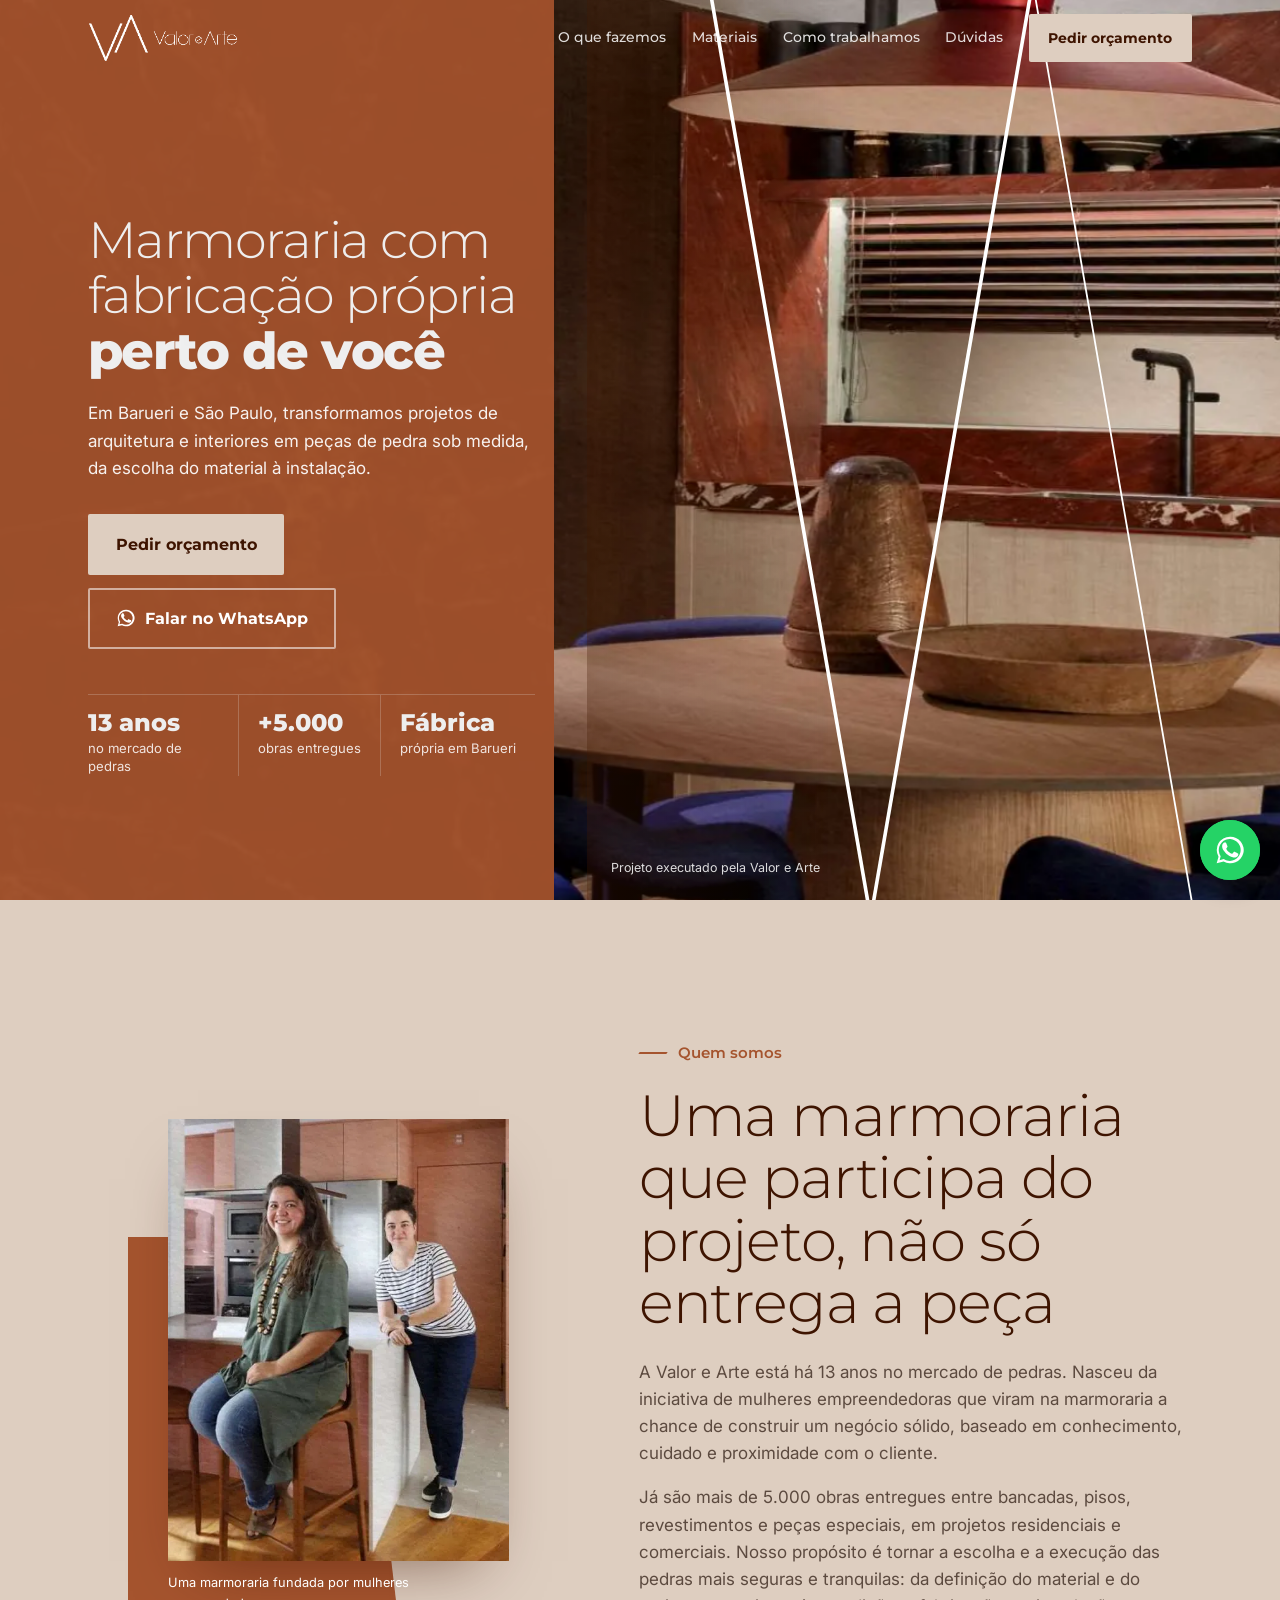
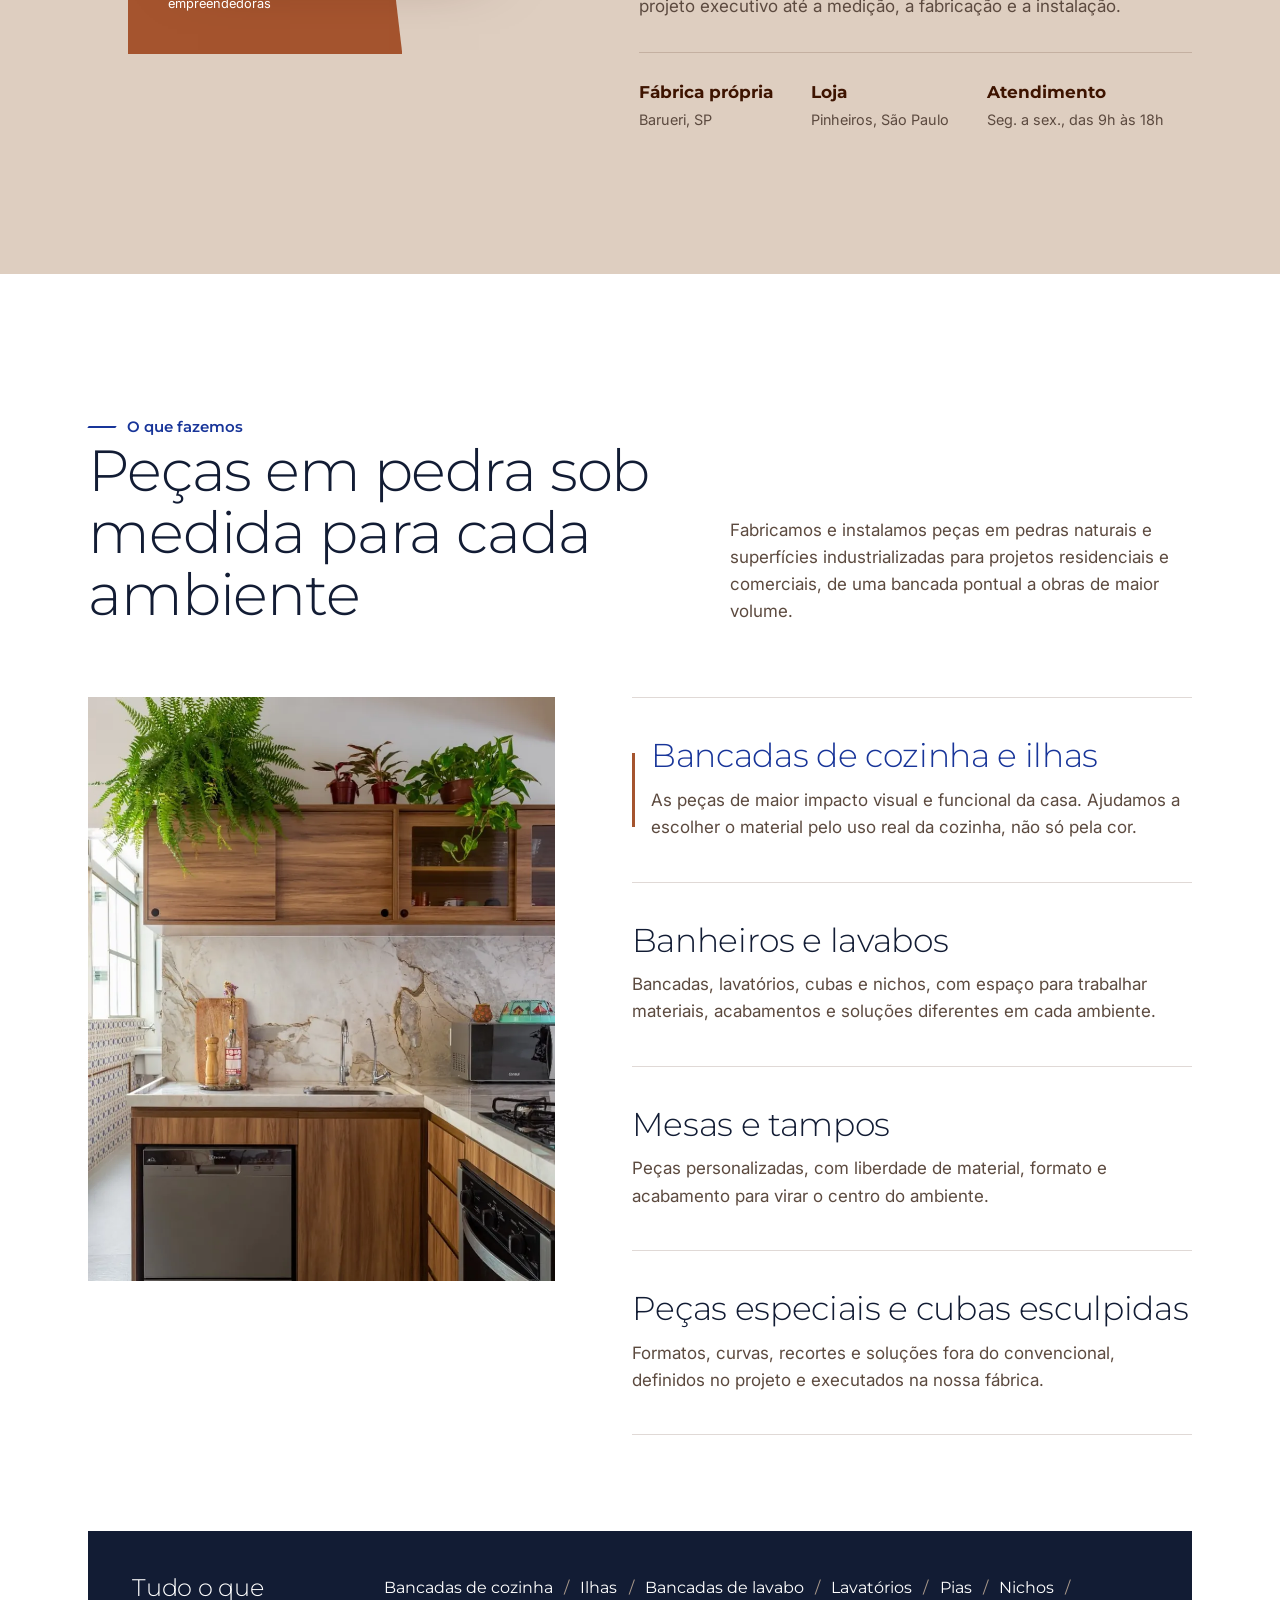
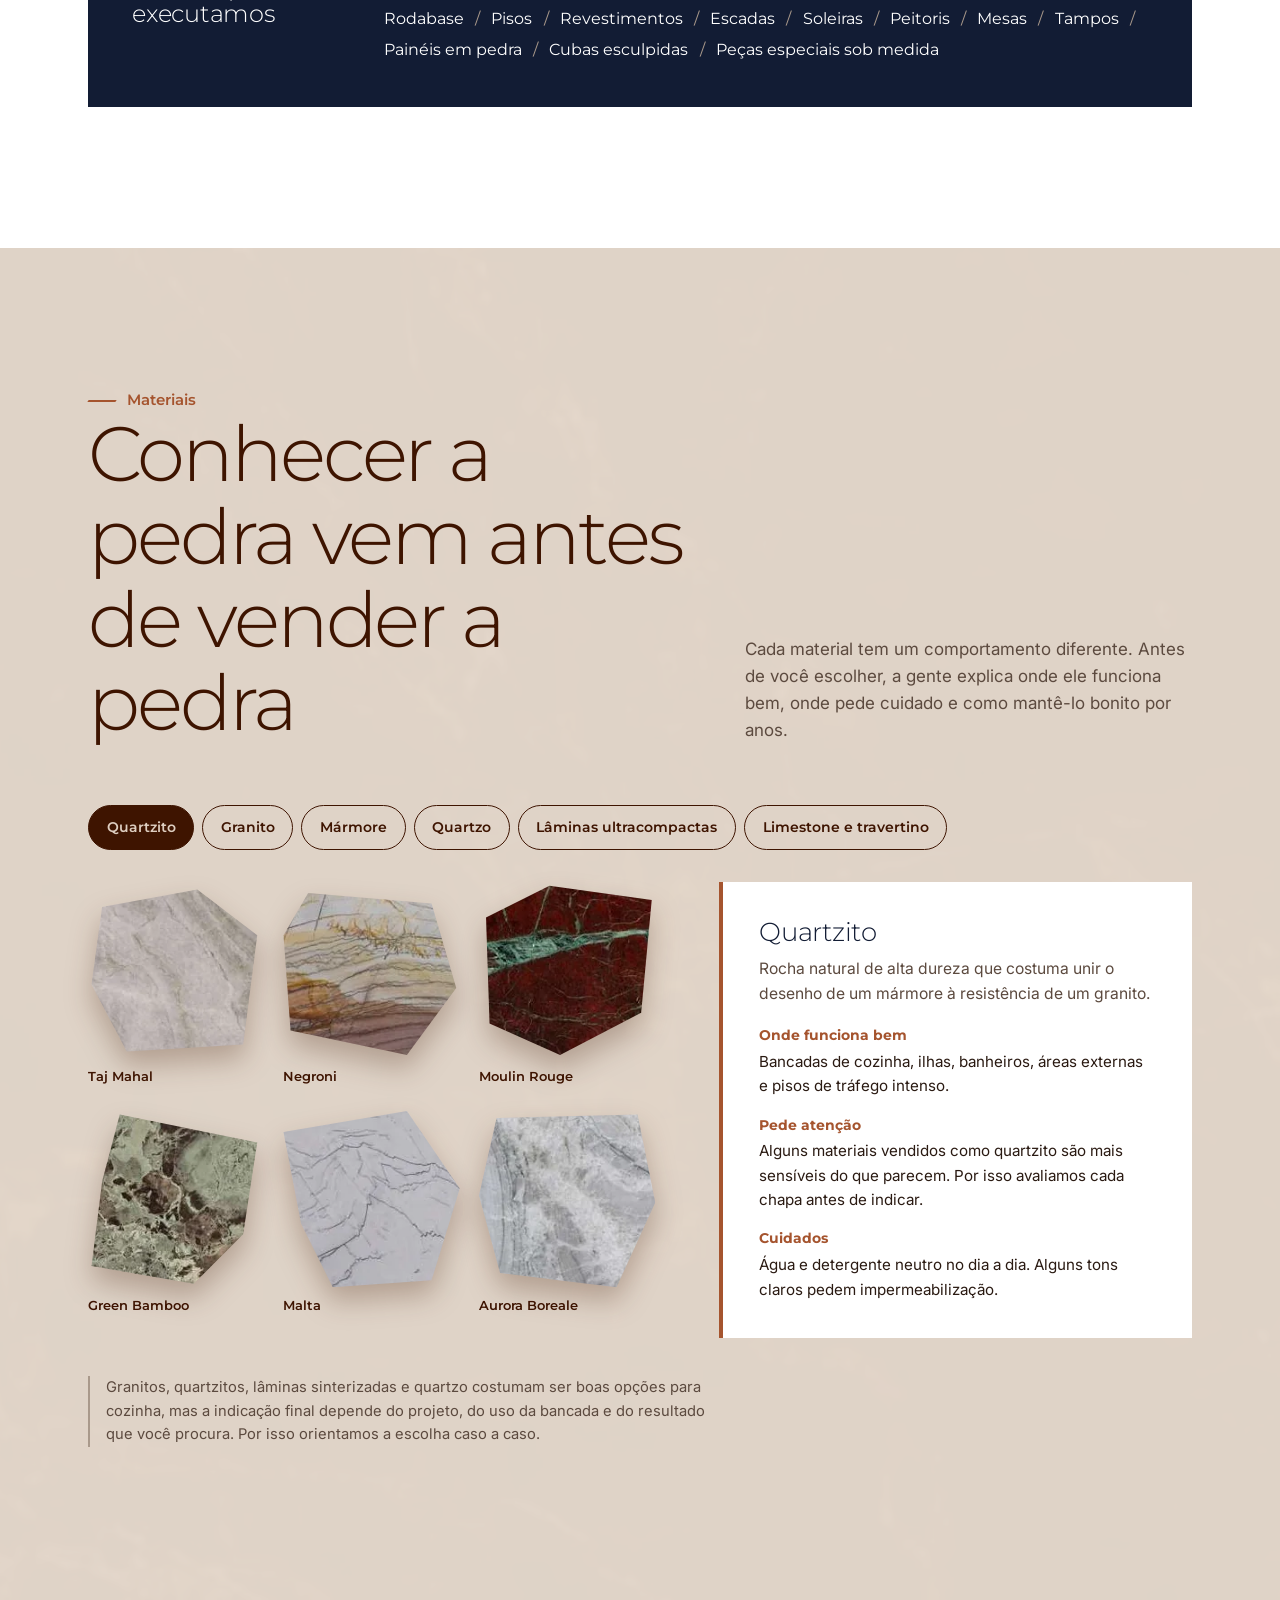
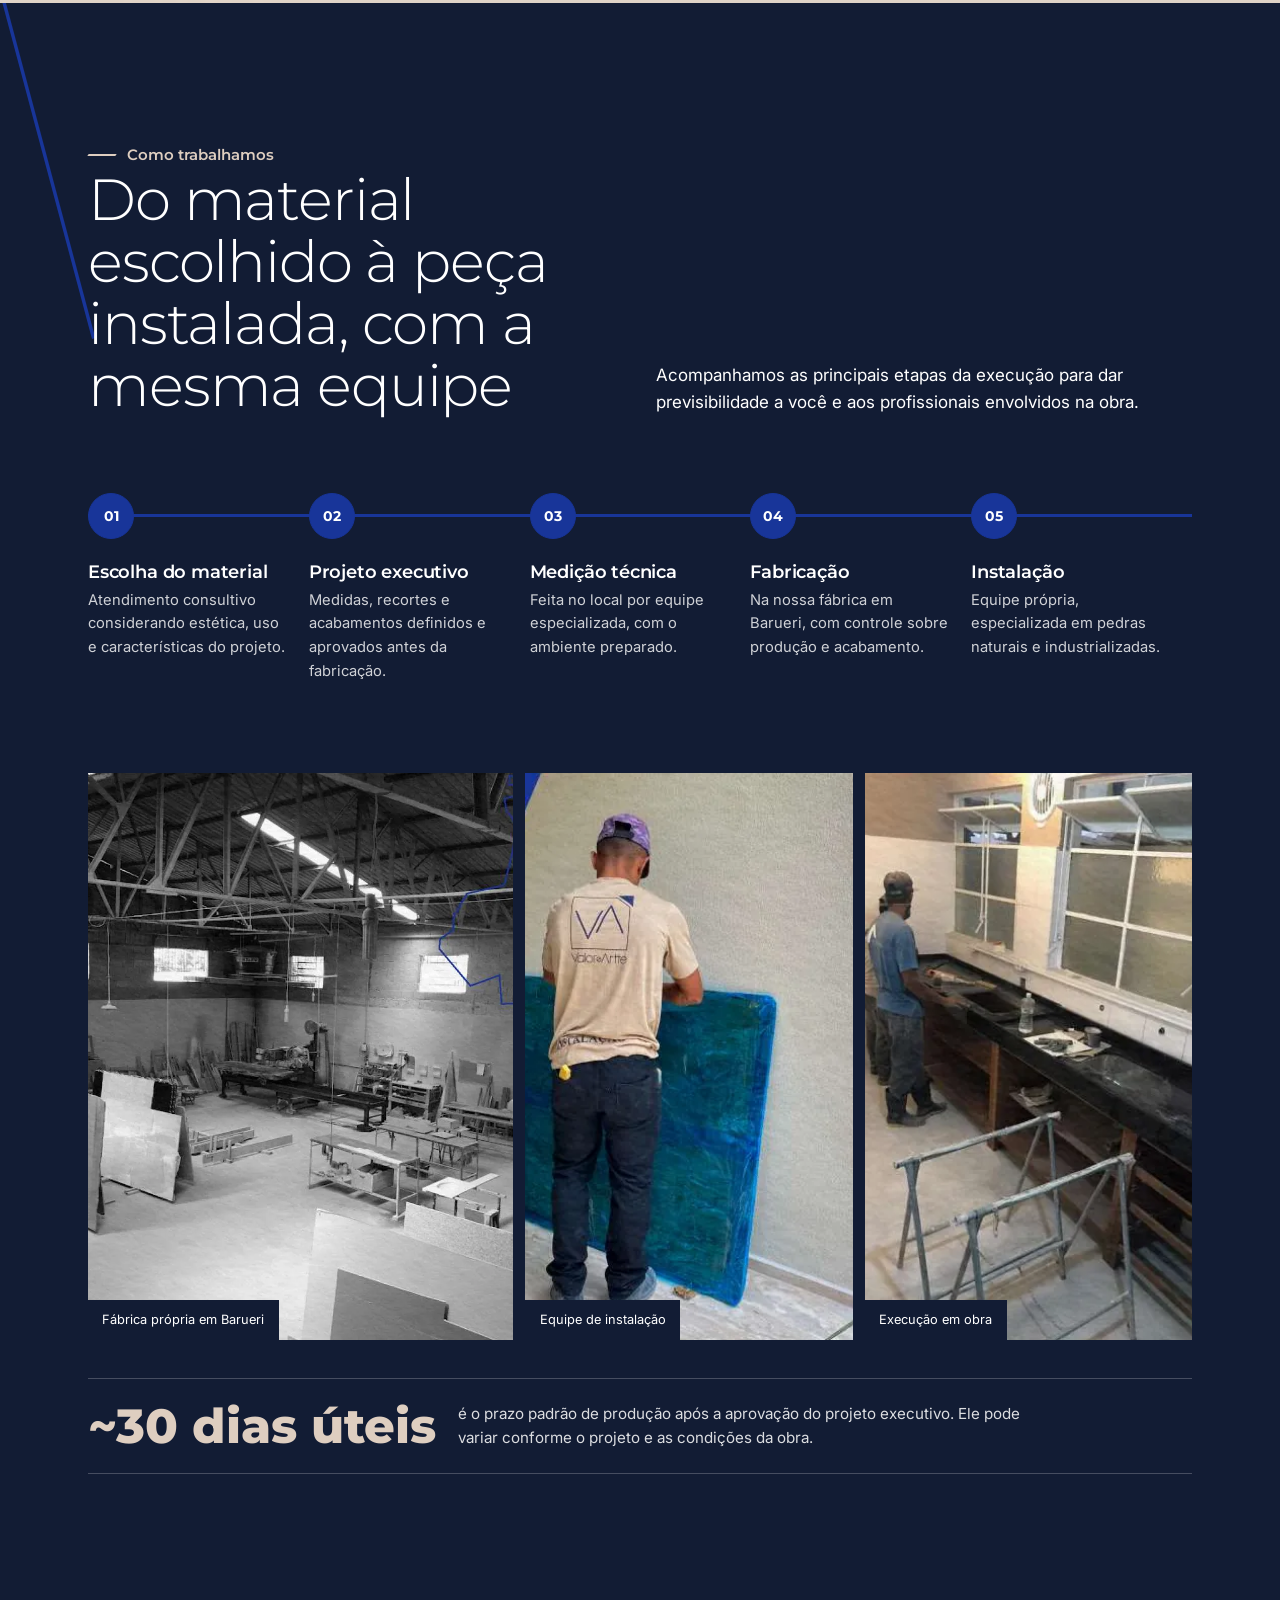
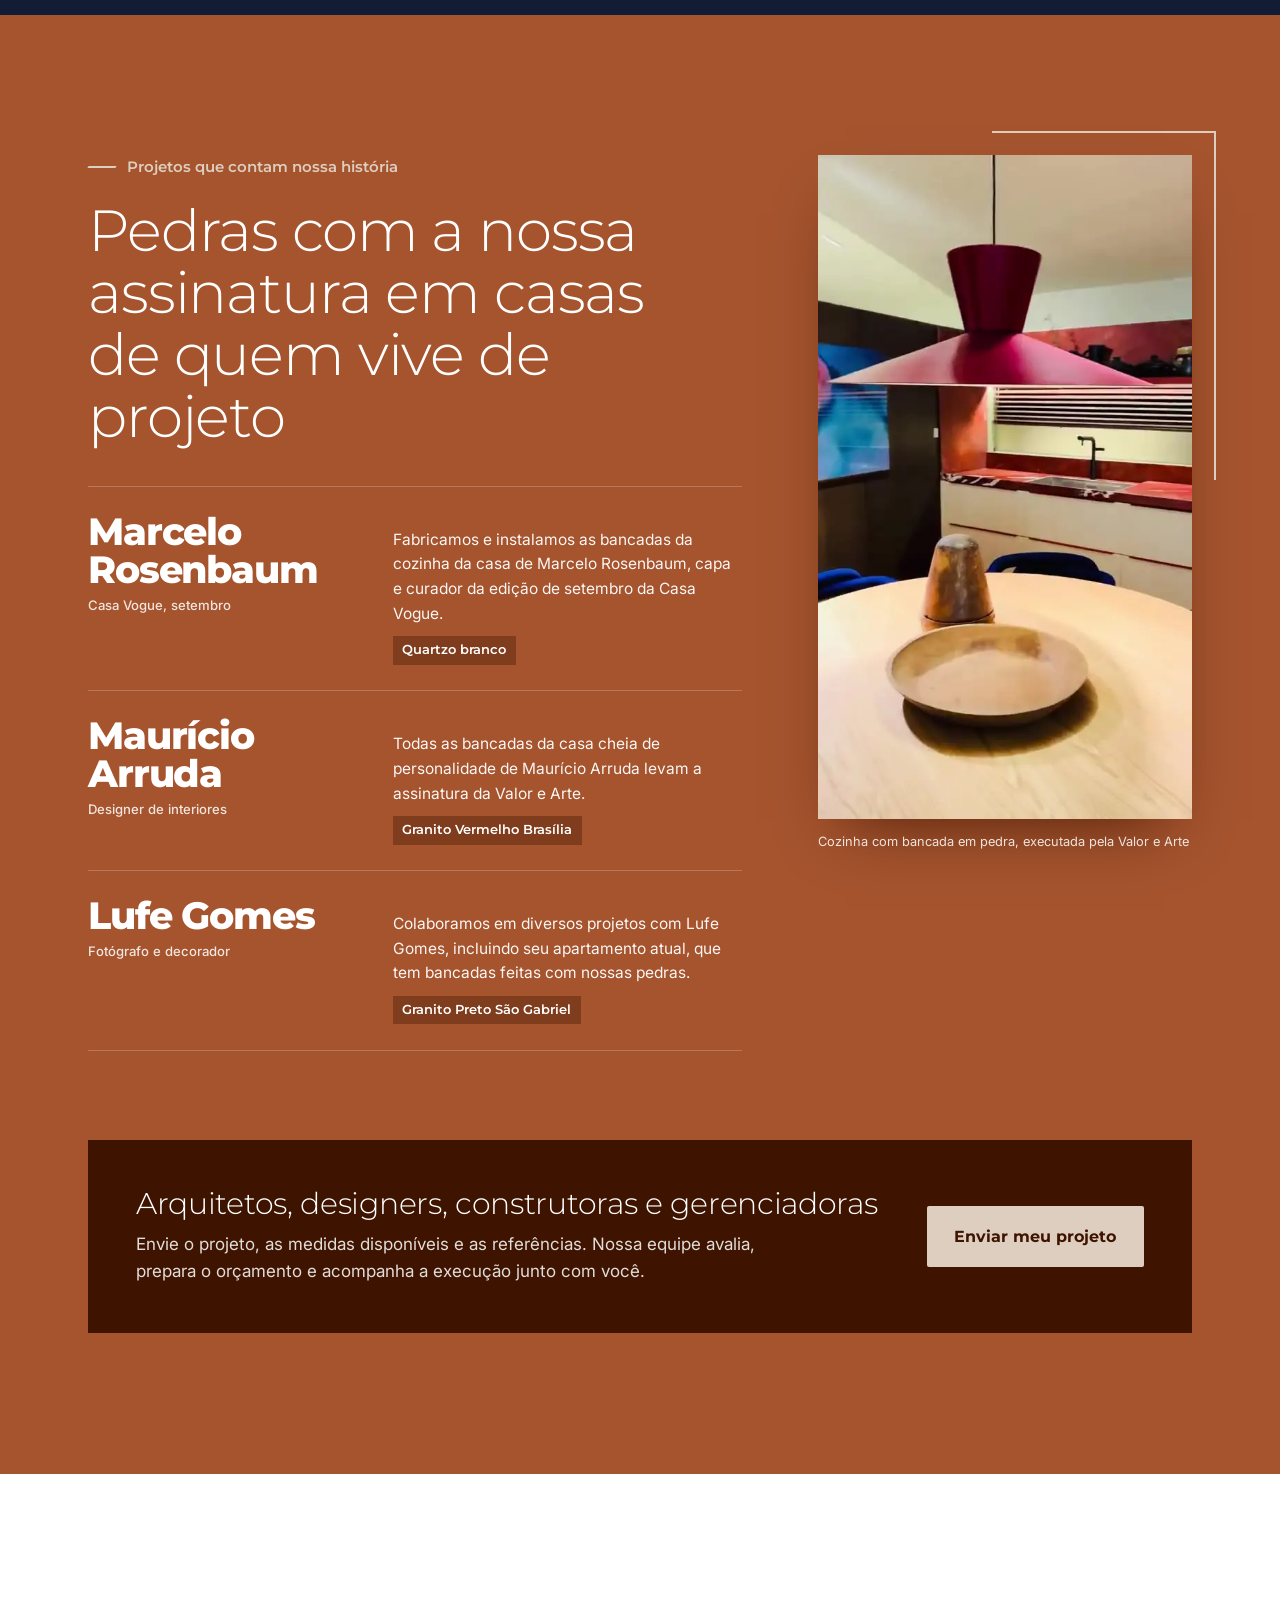
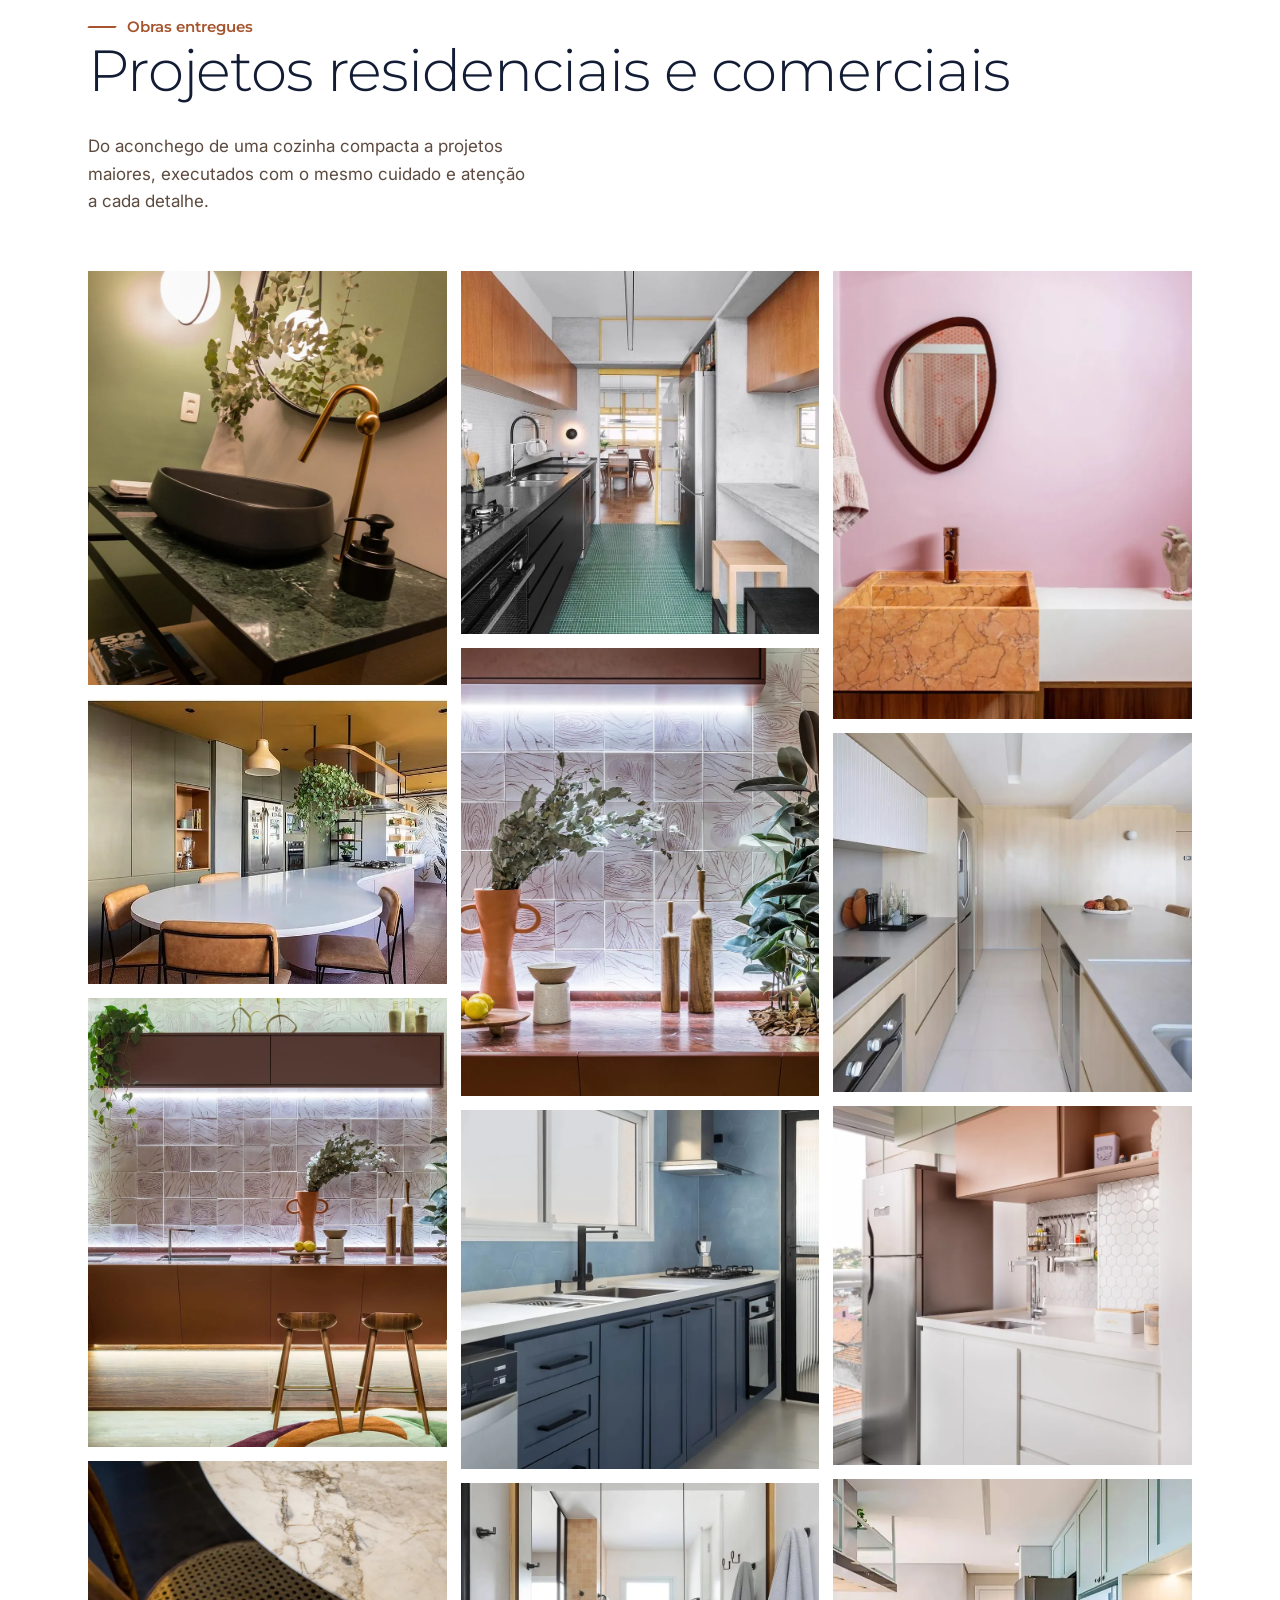
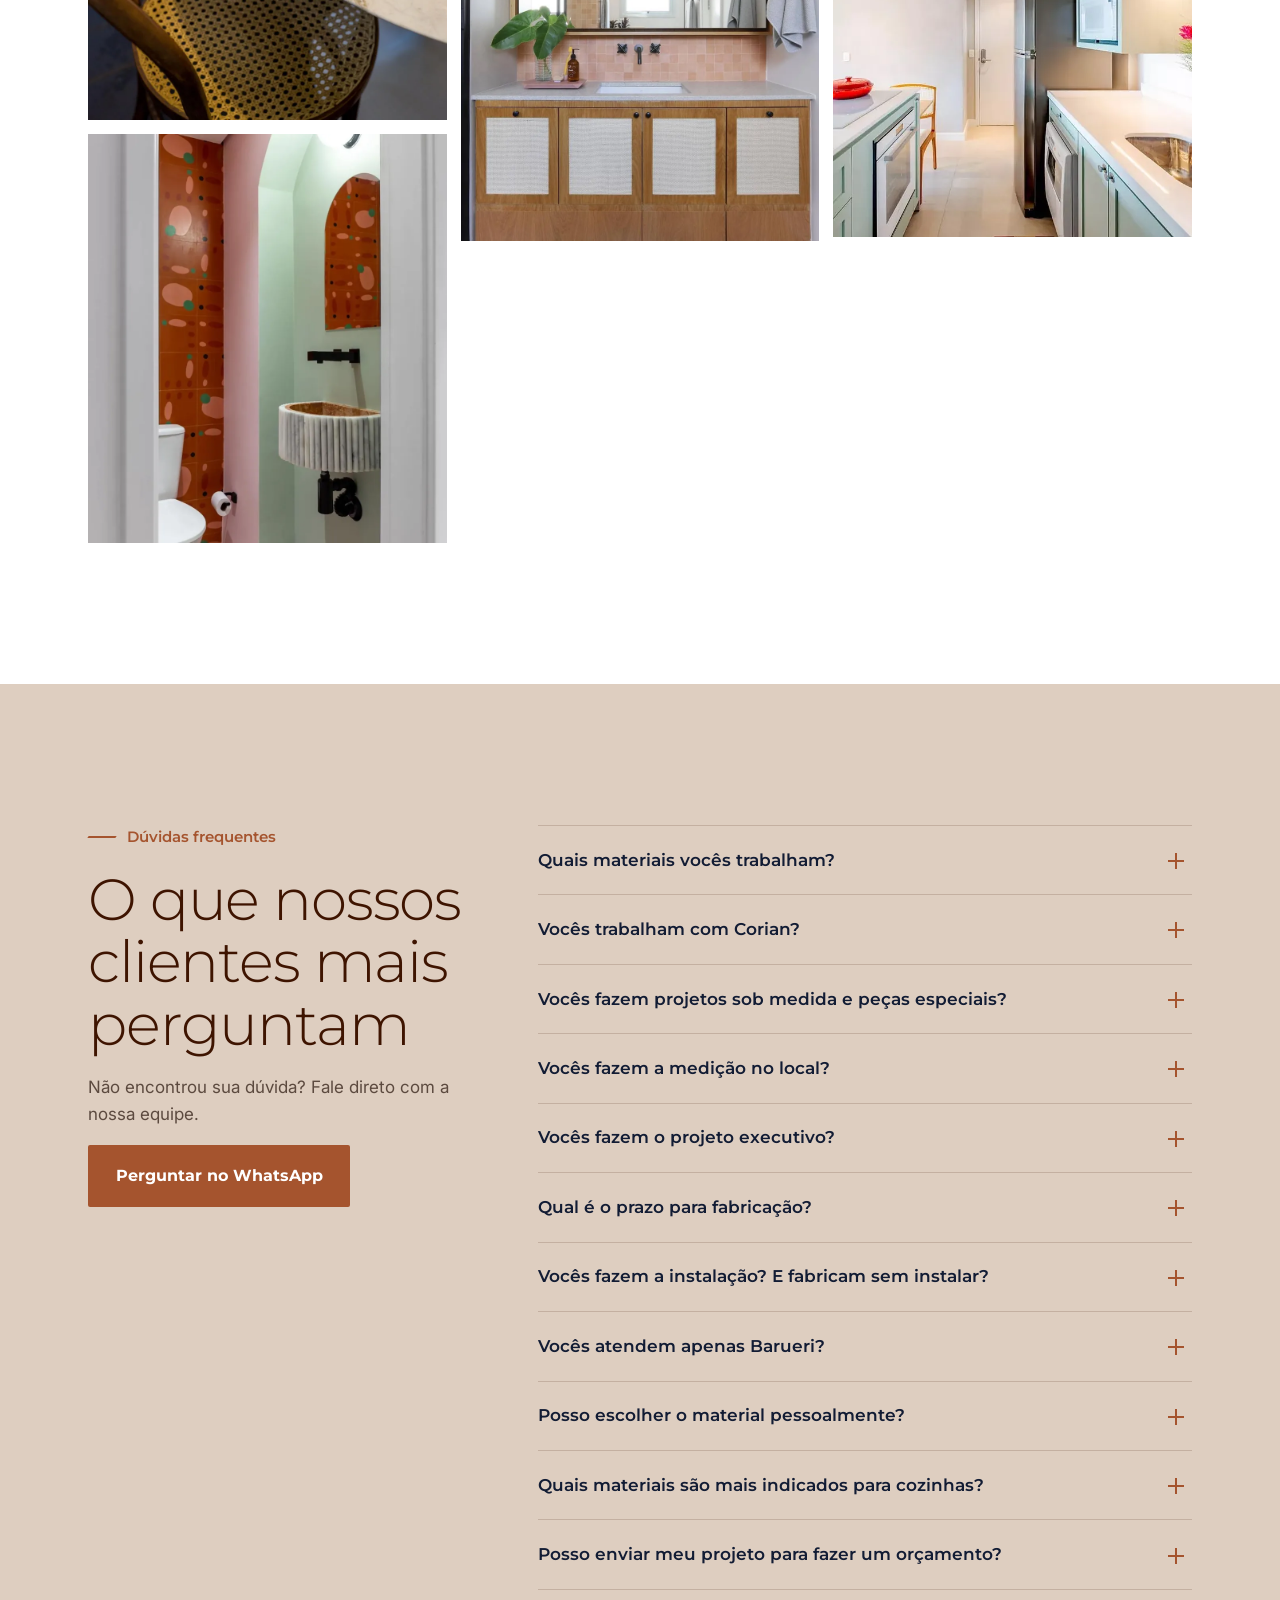
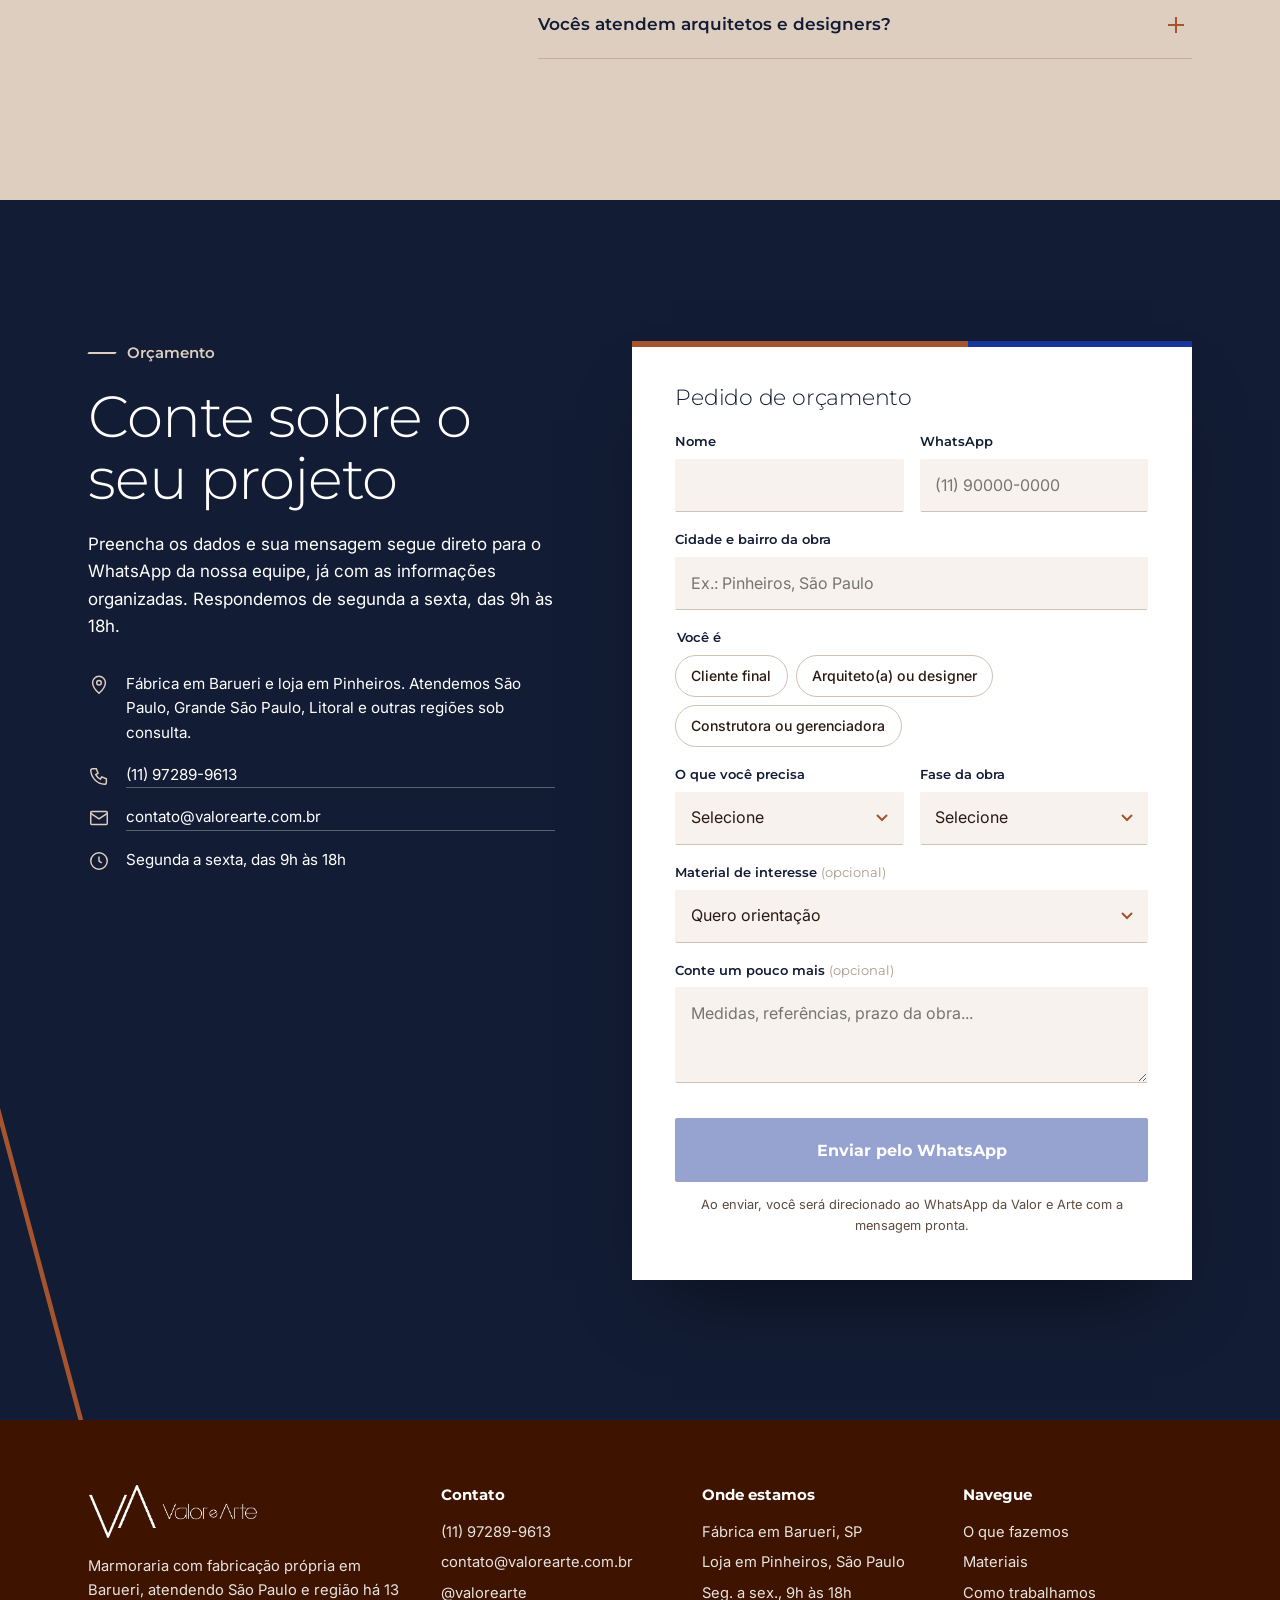
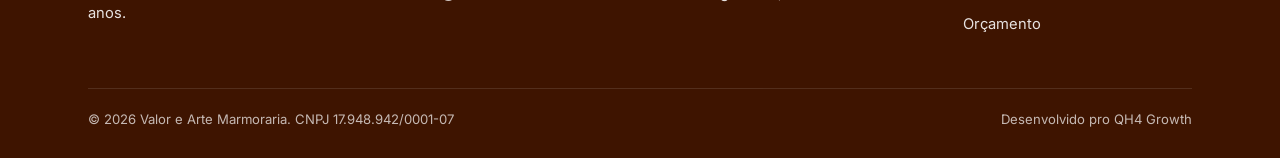
==== index.html @ e0c01101 "Add files via upload" ====
<!DOCTYPE html>
<html lang="pt-BR">
<head>
<meta charset="utf-8">
<meta name="viewport" content="width=device-width,initial-scale=1,viewport-fit=cover">
<title>Marmoraria em Barueri e São Paulo perto de você | Valor e Arte</title>
<meta name="description" content="Marmoraria em Barueri e São Paulo com fabricação própria. Bancadas de cozinha, ilhas, lavabos, mesas e peças sob medida em mármore, granito, quartzito e quartzo, com projeto executivo, medição e instalação.">
<meta name="robots" content="index,follow,max-image-preview:large">
<link rel="canonical" href="https://valorearte-lp.vercel.app/">
<meta name="theme-color" content="#A5542E">

<meta property="og:type" content="website">
<meta property="og:locale" content="pt_BR">
<meta property="og:site_name" content="Valor e Arte Marmoraria">
<meta property="og:title" content="Valor e Arte | Marmoraria com fabricação própria em Barueri e São Paulo">
<meta property="og:description" content="13 anos e mais de 5.000 obras entregues. Bancadas, ilhas, lavabos, mesas e peças especiais em pedra, do projeto executivo à instalação.">
<meta property="og:url" content="https://valorearte-lp.vercel.app/">
<meta property="og:image" content="https://valorearte-lp.vercel.app/assets/img/og-valor-e-arte.jpg">
<meta property="og:image:width" content="1200">
<meta property="og:image:height" content="630">
<meta property="og:image:alt" content="Cozinha com bancada em pedra natural executada pela Valor e Arte">
<meta name="twitter:card" content="summary_large_image">
<meta name="twitter:title" content="Valor e Arte | Marmoraria com fabricação própria em Barueri e São Paulo">
<meta name="twitter:description" content="Bancadas, ilhas, lavabos, mesas e peças especiais em pedra, do projeto executivo à instalação.">
<meta name="twitter:image" content="https://valorearte-lp.vercel.app/assets/img/og-valor-e-arte.jpg">

<link rel="icon" type="image/png" sizes="32x32" href="assets/img/icon-32.png">
<link rel="apple-touch-icon" href="assets/img/icon-180.png">
<link rel="manifest" href="site.webmanifest">

<link rel="preload" as="image" href="assets/img/hero-cozinha-marmore-vermelho.webp" media="(min-width:901px)">
<link rel="preload" as="image" href="assets/img/hero-cozinha-marmore-vermelho-m.webp" media="(max-width:900px)">
<link rel="preconnect" href="https://fonts.googleapis.com">
<link rel="preconnect" href="https://fonts.gstatic.com" crossorigin>
<link href="https://fonts.googleapis.com/css2?family=Inter:wght@400;500;600&family=Montserrat:wght@300;500;600;700;800&display=swap" rel="stylesheet">
<link rel="stylesheet" href="assets/css/style.css">

<!-- Google Tag Manager -->
<script>(function(w,d,s,l,i){w[l]=w[l]||[];w[l].push({'gtm.start':new Date().getTime(),event:'gtm.js'});var f=d.getElementsByTagName(s)[0],j=d.createElement(s),dl=l!='dataLayer'?'&l='+l:'';j.async=true;j.src='https://www.googletagmanager.com/gtm.js?id='+i+dl;f.parentNode.insertBefore(j,f);})(window,document,'script','dataLayer','GTM-XXXXXXX');</script>
<!-- End Google Tag Manager -->

<script type="application/ld+json">
{
  "@context":"https://schema.org",
  "@type":"HomeAndConstructionBusiness",
  "@id":"https://valorearte-lp.vercel.app/#empresa",
  "name":"Valor e Arte Marmoraria",
  "alternateName":"Valor e Arte Mármores e Superfícies",
  "description":"Marmoraria com fabricação própria em Barueri, atendendo São Paulo e região. Bancadas, ilhas, lavabos, mesas, pisos, revestimentos e peças especiais sob medida em pedras naturais e superfícies industrializadas, com projeto executivo, medição técnica, fabricação e instalação.",
  "url":"https://valorearte-lp.vercel.app/",
  "logo":"https://valorearte-lp.vercel.app/assets/img/icon-512.png",
  "image":"https://valorearte-lp.vercel.app/assets/img/og-valor-e-arte.jpg",
  "telephone":"+55-11-97289-9613",
  "email":"contato@valorearte.com.br",
  "taxID":"17.948.942/0001-07",
  "address":{"@type":"PostalAddress","addressLocality":"Barueri","addressRegion":"SP","addressCountry":"BR"},
  "areaServed":[{"@type":"City","name":"Barueri"},{"@type":"City","name":"São Paulo"},{"@type":"AdministrativeArea","name":"Grande São Paulo"},{"@type":"AdministrativeArea","name":"Litoral de São Paulo"}],
  "openingHoursSpecification":[{"@type":"OpeningHoursSpecification","dayOfWeek":["Monday","Tuesday","Wednesday","Thursday","Friday"],"opens":"09:00","closes":"18:00"}],
  "sameAs":["https://www.instagram.com/valorearte/","https://www.valorearte.com.br/"],
  "knowsAbout":["Mármore","Granito","Quartzito","Quartzo","Limestone","Travertino","Lâminas ultracompactas","Bancadas de cozinha","Projeto executivo de marmoraria"]
}
</script>
<script type="application/ld+json">
{
  "@context":"https://schema.org",
  "@type":"FAQPage",
  "mainEntity":[
    {"@type":"Question","name":"Quais materiais vocês trabalham?","acceptedAnswer":{"@type":"Answer","text":"Trabalhamos com mármores, granitos, quartzitos, quartzo, limestone, travertino, lâminas sinterizadas e ultracompactas e outras superfícies disponíveis para projetos de marmoraria. Não trabalhamos com Corian."}},
    {"@type":"Question","name":"Vocês fazem projetos sob medida?","acceptedAnswer":{"@type":"Answer","text":"Sim. As peças são desenvolvidas de acordo com as medidas, necessidades e características de cada projeto, incluindo formatos, recortes, curvas e soluções específicas."}},
    {"@type":"Question","name":"Vocês fazem a medição no local e o projeto executivo?","acceptedAnswer":{"@type":"Answer","text":"Sim. Para pedidos com instalação, fazemos a medição técnica no local depois que o ambiente está preparado. Também desenvolvemos o projeto executivo das peças para aprovação antes da fabricação."}},
    {"@type":"Question","name":"Qual é o prazo para fabricação?","acceptedAnswer":{"@type":"Answer","text":"O prazo padrão de produção é de aproximadamente 30 dias úteis após a aprovação do projeto executivo, podendo variar conforme o projeto e as condições da obra."}},
    {"@type":"Question","name":"Vocês fazem a instalação?","acceptedAnswer":{"@type":"Answer","text":"Sim. A instalação faz parte dos serviços da Valor e Arte. Em alguns casos também fabricamos sem instalação, depois de entender o projeto e o tipo de peça."}},
    {"@type":"Question","name":"Vocês atendem apenas Barueri?","acceptedAnswer":{"@type":"Answer","text":"Não. A Valor e Arte está em Barueri e atende projetos em São Paulo, Grande São Paulo, Litoral e outras regiões do Brasil sob consulta."}},
    {"@type":"Question","name":"Posso enviar meu projeto para fazer um orçamento?","acceptedAnswer":{"@type":"Answer","text":"Sim. Envie o projeto, as medidas disponíveis e suas referências para que nossa equipe avalie e prepare o orçamento."}},
    {"@type":"Question","name":"Quais materiais são mais indicados para cozinhas?","acceptedAnswer":{"@type":"Answer","text":"De modo geral, granitos, quartzitos, lâminas sinterizadas e quartzo são opções adequadas para cozinhas. A indicação depende também da proposta do projeto, do uso da bancada e das cores e características que você procura."}}
  ]
}
</script>
</head>
<body>
<!-- Google Tag Manager (noscript) -->
<noscript><iframe title="Google Tag Manager" src="https://www.googletagmanager.com/ns.html?id=GTM-XXXXXXX" height="0" width="0" style="display:none;visibility:hidden"></iframe></noscript>

<header class="site-header" id="topo">
  <div class="wrap">
    <a class="logo" href="#topo" aria-label="Valor e Arte, voltar ao início"><img src="assets/img/logo-white.png" alt="Valor e Arte Mármores e Superfícies" width="531" height="171"></a>
    <nav aria-label="Principal">
      <a class="nav-link" href="#produtos">O que fazemos</a>
      <a class="nav-link" href="#materiais">Materiais</a>
      <a class="nav-link" href="#processo">Como trabalhamos</a>
      <a class="nav-link" href="#faq">Dúvidas</a>
      <a class="btn btn--sand header-cta" href="#orcamento" data-track="cta_header">Pedir orçamento</a>
    </nav>
  </div>
</header>

<main>
<!-- HERO -->
<section class="hero on-dark" aria-labelledby="hero-title">
  <div class="hero__panel">
    <h1 id="hero-title">Marmoraria com fabricação própria <b>perto de você</b></h1>
    <p class="hero__sub">Em Barueri e São Paulo, transformamos projetos de arquitetura e interiores em peças de pedra sob medida, da escolha do material à instalação.</p>
    <div class="hero__ctas">
      <a class="btn btn--sand" href="#orcamento" data-track="cta_hero_form">Pedir orçamento</a>
      <a class="btn btn--ghost js-wa" href="https://wa.me/5511972899613" target="_blank" rel="noopener" data-track="cta_hero_whatsapp">
        <svg viewBox="0 0 24 24" fill="currentColor" aria-hidden="true"><path d="M17.5 14.4c-.3-.1-1.8-.9-2-1-.3-.1-.5-.1-.7.1-.2.3-.8 1-.9 1.2-.2.2-.3.2-.6.1-.3-.1-1.3-.5-2.4-1.5-.9-.8-1.5-1.8-1.6-2.1-.2-.3 0-.5.1-.6l.4-.5c.2-.2.2-.3.3-.5.1-.2 0-.4 0-.5l-.9-2.2c-.2-.6-.5-.5-.7-.5h-.6c-.2 0-.5.1-.8.4-.3.3-1 1-1 2.5s1.1 2.9 1.2 3.1c.1.2 2.1 3.2 5.1 4.5.7.3 1.3.5 1.7.6.7.2 1.4.2 1.9.1.6-.1 1.8-.7 2-1.4.3-.7.3-1.3.2-1.4-.1-.2-.3-.3-.6-.4zM12 2a10 10 0 0 0-8.6 15l-1.4 5 5.2-1.4A10 10 0 1 0 12 2zm0 18.2c-1.6 0-3.1-.4-4.4-1.2l-.3-.2-3.1.8.8-3-.2-.3A8.2 8.2 0 1 1 12 20.2z"/></svg>
        Falar no WhatsApp
      </a>
    </div>
    <dl class="hero__facts">
      <div><dt>13 anos</dt><dd>no mercado de pedras</dd></div>
      <div><dt>+5.000</dt><dd>obras entregues</dd></div>
      <div><dt>Fábrica</dt><dd>própria em Barueri</dd></div>
    </dl>
  </div>
  <div class="hero__media">
    <picture>
      <source media="(max-width:900px)" srcset="assets/img/hero-cozinha-marmore-vermelho-m.webp" width="900" height="852">
      <img src="assets/img/hero-cozinha-marmore-vermelho.webp" alt="Cozinha com bancada e frontão em pedra natural avermelhada, executada pela Valor e Arte" width="1880" height="890" fetchpriority="high">
    </picture>
    <svg class="hero__strokes" viewBox="0 0 1000 1000" preserveAspectRatio="xMidYMid slice" aria-hidden="true"><line x1="250" y1="-20" x2="430" y2="1020" pathLength="1" stroke-width="4"/><line x1="430" y1="1020" x2="610" y2="-20" pathLength="1" stroke-width="4"/><line x1="610" y1="-20" x2="790" y2="1020" pathLength="1" stroke-width="2"/></svg>
    <p class="hero__caption">Projeto executado pela Valor e Arte</p>
  </div>
</section>

<!-- SOBRE -->
<section class="sobre sec" id="sobre" aria-labelledby="sobre-title">
  <div class="wrap sobre__grid">
    <figure class="sobre__photo reveal">
      <img src="assets/img/socias-valor-e-arte.webp" alt="Sócias da Valor e Arte em uma cozinha com bancada em pedra" width="538" height="696" loading="lazy">
      <figcaption>Uma marmoraria fundada por mulheres empreendedoras</figcaption>
    </figure>
    <div>
      <p class="kicker reveal">Quem somos</p>
      <h2 id="sobre-title" class="reveal">Uma marmoraria que participa do projeto, não só entrega a peça</h2>
      <p class="reveal">A Valor e Arte está há 13 anos no mercado de pedras. Nasceu da iniciativa de mulheres empreendedoras que viram na marmoraria a chance de construir um negócio sólido, baseado em conhecimento, cuidado e proximidade com o cliente.</p>
      <p class="reveal">Já são mais de 5.000 obras entregues entre bancadas, pisos, revestimentos e peças especiais, em projetos residenciais e comerciais. Nosso propósito é tornar a escolha e a execução das pedras mais seguras e tranquilas: da definição do material e do projeto executivo até a medição, a fabricação e a instalação.</p>
      <div class="sobre__places reveal">
        <div><strong>Fábrica própria</strong><span>Barueri, SP</span></div>
        <div><strong>Loja</strong><span>Pinheiros, São Paulo</span></div>
        <div><strong>Atendimento</strong><span>Seg. a sex., das 9h às 18h</span></div>
      </div>
    </div>
  </div>
</section>

<!-- PRODUTOS -->
<section class="produtos sec" id="produtos" aria-labelledby="produtos-title">
  <div class="wrap">
    <div class="produtos__head">
      <div>
        <p class="kicker reveal">O que fazemos</p>
        <h2 id="produtos-title" class="reveal">Peças em pedra sob medida para cada ambiente</h2>
      </div>
      <p class="reveal">Fabricamos e instalamos peças em pedras naturais e superfícies industrializadas para projetos residenciais e comerciais, de uma bancada pontual a obras de maior volume.</p>
    </div>
    <div class="produtos__body">
      <div class="produtos__stage" aria-hidden="true">
        <img class="is-active" data-stage="0" src="assets/img/cozinha-bancada-pedra.webp" alt="" width="900" height="1125" loading="lazy">
        <img data-stage="1" src="assets/img/lavabo-marmore-preto.webp" alt="" width="1100" height="1100" loading="lazy">
        <img data-stage="2" src="assets/img/mesa-pedra-sob-medida.webp" alt="" width="1100" height="1375" loading="lazy">
        <img data-stage="3" src="assets/img/cuba-esculpida-canelada.webp" alt="" width="900" height="1026" loading="lazy">
      </div>
      <ol class="produtos__list">
        <li class="produto is-active" data-index="0">
          <h3>Bancadas de cozinha e ilhas</h3>
          <p>As peças de maior impacto visual e funcional da casa. Ajudamos a escolher o material pelo uso real da cozinha, não só pela cor.</p>
          <img src="assets/img/cozinha-bancada-pedra.webp" alt="Cozinha com bancada em pedra natural e armários em madeira" width="900" height="1125" loading="lazy">
        </li>
        <li class="produto" data-index="1">
          <h3>Banheiros e lavabos</h3>
          <p>Bancadas, lavatórios, cubas e nichos, com espaço para trabalhar materiais, acabamentos e soluções diferentes em cada ambiente.</p>
          <img src="assets/img/lavabo-marmore-preto.webp" alt="Lavabo com bancada em mármore escuro e cuba de apoio" width="1100" height="1100" loading="lazy">
        </li>
        <li class="produto" data-index="2">
          <h3>Mesas e tampos</h3>
          <p>Peças personalizadas, com liberdade de material, formato e acabamento para virar o centro do ambiente.</p>
          <img src="assets/img/mesa-pedra-sob-medida.webp" alt="Mesa de jantar com tampo em pedra sob medida" width="1100" height="1375" loading="lazy">
        </li>
        <li class="produto" data-index="3">
          <h3>Peças especiais e cubas esculpidas</h3>
          <p>Formatos, curvas, recortes e soluções fora do convencional, definidos no projeto e executados na nossa fábrica.</p>
          <img src="assets/img/cuba-esculpida-canelada.webp" alt="Lavatório com cuba esculpida em pedra com acabamento canelado" width="900" height="1026" loading="lazy">
        </li>
      </ol>
    </div>
    <div class="servicos reveal">
      <h3>Tudo o que executamos</h3>
      <ul>
        <li>Bancadas de cozinha</li><li>Ilhas</li><li>Bancadas de lavabo</li><li>Lavatórios</li><li>Pias</li><li>Nichos</li><li>Rodabase</li><li>Pisos</li><li>Revestimentos</li><li>Escadas</li><li>Soleiras</li><li>Peitoris</li><li>Mesas</li><li>Tampos</li><li>Painéis em pedra</li><li>Cubas esculpidas</li><li>Peças especiais sob medida</li>
      </ul>
    </div>
  </div>
</section>

<!-- MATERIAIS -->
<section class="materiais sec" id="materiais" aria-labelledby="materiais-title">
  <div class="wrap">
    <div class="materiais__head">
      <div>
        <p class="kicker reveal">Materiais</p>
        <h2 id="materiais-title" class="reveal">Conhecer a pedra vem antes de vender a pedra</h2>
      </div>
      <p class="reveal">Cada material tem um comportamento diferente. Antes de você escolher, a gente explica onde ele funciona bem, onde pede cuidado e como mantê-lo bonito por anos.</p>
    </div>

    <div class="tabs reveal" role="tablist" aria-label="Tipos de material">
      <button type="button" class="tab" role="tab" id="t-quartzito" aria-controls="p-quartzito" aria-selected="true">Quartzito</button>
      <button type="button" class="tab" role="tab" id="t-granito" aria-controls="p-granito" aria-selected="false" tabindex="-1">Granito</button>
      <button type="button" class="tab" role="tab" id="t-marmore" aria-controls="p-marmore" aria-selected="false" tabindex="-1">Mármore</button>
      <button type="button" class="tab" role="tab" id="t-quartzo" aria-controls="p-quartzo" aria-selected="false" tabindex="-1">Quartzo</button>
      <button type="button" class="tab" role="tab" id="t-ultra" aria-controls="p-ultra" aria-selected="false" tabindex="-1">Lâminas ultracompactas</button>
      <button type="button" class="tab" role="tab" id="t-lime" aria-controls="p-lime" aria-selected="false" tabindex="-1">Limestone e travertino</button>
    </div>

    <div class="mat-panel" role="tabpanel" id="p-quartzito" aria-labelledby="t-quartzito">
      <div class="swatches">
        <figure class="swatch"><div class="swatch__stone"><img src="assets/img/pedra-quartzito-taj-mahal.webp" alt="Amostra de quartzito Taj Mahal" width="196" height="196" loading="lazy"></div><figcaption>Taj Mahal</figcaption></figure>
        <figure class="swatch"><div class="swatch__stone"><img src="assets/img/pedra-quartzito-negroni.webp" alt="Amostra de quartzito Negroni" width="196" height="196" loading="lazy"></div><figcaption>Negroni</figcaption></figure>
        <figure class="swatch"><div class="swatch__stone"><img src="assets/img/pedra-quartzito-moulin-rouge.webp" alt="Amostra de quartzito Moulin Rouge" width="196" height="196" loading="lazy"></div><figcaption>Moulin Rouge</figcaption></figure>
        <figure class="swatch"><div class="swatch__stone"><img src="assets/img/pedra-quartzito-green-bamboo.webp" alt="Amostra de quartzito Green Bamboo" width="196" height="196" loading="lazy"></div><figcaption>Green Bamboo</figcaption></figure>
        <figure class="swatch"><div class="swatch__stone"><img src="assets/img/pedra-quartzito-malta.webp" alt="Amostra de quartzito Malta" width="196" height="196" loading="lazy"></div><figcaption>Malta</figcaption></figure>
        <figure class="swatch"><div class="swatch__stone"><img src="assets/img/pedra-quartzito-aurora-boreale.webp" alt="Amostra de quartzito Aurora Boreale" width="196" height="196" loading="lazy"></div><figcaption>Aurora Boreale</figcaption></figure>
      </div>
      <article class="mat-info">
        <h3>Quartzito</h3>
        <p>Rocha natural de alta dureza que costuma unir o desenho de um mármore à resistência de um granito.</p>
        <dl>
          <div><dt>Onde funciona bem</dt><dd>Bancadas de cozinha, ilhas, banheiros, áreas externas e pisos de tráfego intenso.</dd></div>
          <div><dt>Pede atenção</dt><dd>Alguns materiais vendidos como quartzito são mais sensíveis do que parecem. Por isso avaliamos cada chapa antes de indicar.</dd></div>
          <div><dt>Cuidados</dt><dd>Água e detergente neutro no dia a dia. Alguns tons claros pedem impermeabilização.</dd></div>
        </dl>
      </article>
    </div>

    <div class="mat-panel" role="tabpanel" id="p-granito" aria-labelledby="t-granito" hidden>
      <div class="swatches">
        <figure class="swatch"><div class="swatch__stone"><img src="assets/img/pedra-granito-branco-alaska.webp" alt="Amostra de granito Branco Alaska" width="196" height="196" loading="lazy"></div><figcaption>Branco Alaska</figcaption></figure>
      </div>
      <article class="mat-info">
        <h3>Granito</h3>
        <p>Pedra natural resistente e versátil, com ótimo custo-benefício em durabilidade.</p>
        <dl>
          <div><dt>Onde funciona bem</dt><dd>Cozinhas, áreas de churrasqueira, pisos, escadas, soleiras e áreas externas.</dd></div>
          <div><dt>Pede atenção</dt><dd>Tons claros são mais suscetíveis a manchas de gordura do que os escuros.</dd></div>
          <div><dt>Cuidados</dt><dd>Detergente neutro e impermeabilização periódica, principalmente nos tons claros.</dd></div>
        </dl>
      </article>
    </div>

    <div class="mat-panel" role="tabpanel" id="p-marmore" aria-labelledby="t-marmore" hidden>
      <div class="swatches">
        <figure class="swatch"><div class="swatch__stone"><img src="assets/img/pedra-marmore-calacatta-nuvolato.webp" alt="Amostra de mármore Calacatta Nuvolato" width="196" height="196" loading="lazy"></div><figcaption>Calacatta Nuvolato</figcaption></figure>
        <figure class="swatch"><div class="swatch__stone"><img src="assets/img/pedra-marmore-verde-guatemala.webp" alt="Amostra de mármore Verde Guatemala" width="196" height="196" loading="lazy"></div><figcaption>Verde Guatemala</figcaption></figure>
        <figure class="swatch"><div class="swatch__stone"><img src="assets/img/pedra-marmore-calacata-parana.webp" alt="Amostra de mármore Calacata Paraná" width="196" height="196" loading="lazy"></div><figcaption>Calacata Paraná</figcaption></figure>
        <figure class="swatch"><div class="swatch__stone"><img src="assets/img/pedra-marmore-rosa-bahia.webp" alt="Amostra de mármore Rosa Bahia" width="196" height="196" loading="lazy"></div><figcaption>Rosa Bahia</figcaption></figure>
      </div>
      <article class="mat-info">
        <h3>Mármore</h3>
        <p>Pedra natural de veios marcantes, escolhida pela beleza e pela variedade de cores.</p>
        <dl>
          <div><dt>Onde funciona bem</dt><dd>Lavabos, banheiros, mesas, painéis, revestimentos e peças decorativas.</dd></div>
          <div><dt>Pede atenção</dt><dd>É mais poroso e reage a ácidos como limão e vinagre. Em cozinha de uso intenso, conversamos sobre alternativas antes de fechar.</dd></div>
          <div><dt>Cuidados</dt><dd>Pano úmido e detergente neutro, impermeabilização periódica e nada de produtos ácidos.</dd></div>
        </dl>
      </article>
    </div>

    <div class="mat-panel" role="tabpanel" id="p-quartzo" aria-labelledby="t-quartzo" hidden>
      <div class="strips">
        <figure class="strip"><img src="assets/img/faixa-quartzo-branco.webp" alt="Amostra de quartzo branco" width="80" height="360" loading="lazy"><figcaption>Quartzo branco</figcaption></figure>
        <figure class="strip"><img src="assets/img/faixa-quartzo-preto.webp" alt="Amostra de quartzo escuro com veios" width="48" height="260" loading="lazy"><figcaption>Quartzo escuro</figcaption></figure>
      </div>
      <article class="mat-info">
        <h3>Quartzo</h3>
        <p>Superfície industrializada, com cor uniforme e baixa porosidade. Trabalhamos com toda a linha Silestone®.</p>
        <dl>
          <div><dt>Onde funciona bem</dt><dd>Bancadas internas de cozinha e banheiro, principalmente quando o projeto pede um branco uniforme.</dd></div>
          <div><dt>Pede atenção</dt><dd>Não é indicado para calor direto, como panela quente apoiada na bancada, nem para áreas com sol.</dd></div>
          <div><dt>Cuidados</dt><dd>Limpeza simples com detergente neutro. Dispensa impermeabilização.</dd></div>
        </dl>
      </article>
    </div>

    <div class="mat-panel" role="tabpanel" id="p-ultra" aria-labelledby="t-ultra" hidden>
      <div class="strips">
        <figure class="strip"><img src="assets/img/faixa-ultracompacto-bege.webp" alt="Amostra de lâmina ultracompacta clara com veios" width="74" height="320" loading="lazy"><figcaption>Lâmina clara</figcaption></figure>
        <figure class="strip"><img src="assets/img/faixa-ultracompacto-terracota.webp" alt="Amostra de lâmina ultracompacta terracota" width="45" height="260" loading="lazy"><figcaption>Lâmina terracota</figcaption></figure>
      </div>
      <article class="mat-info">
        <h3>Lâminas sinterizadas e ultracompactas</h3>
        <p>Superfícies de alta tecnologia, em placas grandes e de pouca espessura. Trabalhamos com toda a linha Dekton®.</p>
        <dl>
          <div><dt>Onde funciona bem</dt><dd>Cozinhas, ilhas, revestimentos e painéis de grandes dimensões.</dd></div>
          <div><dt>Pede atenção</dt><dd>Exige corte e instalação especializados, e as bordas pedem cuidado com impactos.</dd></div>
          <div><dt>Cuidados</dt><dd>Manutenção simples no dia a dia, com detergente neutro.</dd></div>
        </dl>
      </article>
    </div>

    <div class="mat-panel" role="tabpanel" id="p-lime" aria-labelledby="t-lime" hidden>
      <p class="mat-typo">Limestone e travertino<span>Pedras de tons neutros e textura natural, muito usadas em projetos de arquitetura contemporânea.</span></p>
      <article class="mat-info">
        <h3>Limestone e travertino</h3>
        <p>Pedras calcárias de aparência suave, que trazem calor e textura aos ambientes.</p>
        <dl>
          <div><dt>Onde funciona bem</dt><dd>Revestimentos, painéis, lavatórios e peças especiais.</dd></div>
          <div><dt>Pede atenção</dt><dd>São porosas e sensíveis a ácidos, como o mármore. A indicação depende do uso de cada peça.</dd></div>
          <div><dt>Cuidados</dt><dd>Impermeabilização e limpeza com produtos neutros.</dd></div>
        </dl>
      </article>
    </div>

    <p class="materiais__note reveal">Granitos, quartzitos, lâminas sinterizadas e quartzo costumam ser boas opções para cozinha, mas a indicação final depende do projeto, do uso da bancada e do resultado que você procura. Por isso orientamos a escolha caso a caso.</p>
  </div>
</section>

<!-- PROCESSO -->
<section class="processo sec on-dark" id="processo" aria-labelledby="processo-title">
  <svg class="slash" style="left:-10px;top:-10px" viewBox="0 0 100 300" aria-hidden="true"><line x1="10" y1="0" x2="90" y2="300" stroke="#183599" stroke-width="3" pathLength="1"/></svg>
  <div class="wrap">
    <div class="processo__head">
      <div>
        <p class="kicker reveal">Como trabalhamos</p>
        <h2 id="processo-title" class="reveal">Do material escolhido à peça instalada, com a mesma equipe</h2>
      </div>
      <p class="reveal">Acompanhamos as principais etapas da execução para dar previsibilidade a você e aos profissionais envolvidos na obra.</p>
    </div>
    <ol class="steps" id="steps">
      <li class="step"><h3>Escolha do material</h3><p>Atendimento consultivo considerando estética, uso e características do projeto.</p></li>
      <li class="step"><h3>Projeto executivo</h3><p>Medidas, recortes e acabamentos definidos e aprovados antes da fabricação.</p></li>
      <li class="step"><h3>Medição técnica</h3><p>Feita no local por equipe especializada, com o ambiente preparado.</p></li>
      <li class="step"><h3>Fabricação</h3><p>Na nossa fábrica em Barueri, com controle sobre produção e acabamento.</p></li>
      <li class="step"><h3>Instalação</h3><p>Equipe própria, especializada em pedras naturais e industrializadas.</p></li>
    </ol>
    <div class="processo__media">
      <figure class="reveal"><img src="assets/img/fabrica-barueri.webp" alt="Fábrica da Valor e Arte em Barueri" width="740" height="910" loading="lazy"><figcaption>Fábrica própria em Barueri</figcaption></figure>
      <figure class="reveal reveal-d1"><img src="assets/img/instalacao-equipe-1.webp" alt="Colaborador da Valor e Arte posicionando chapa de pedra" width="422" height="560" loading="lazy"><figcaption>Equipe de instalação</figcaption></figure>
      <figure class="reveal reveal-d2"><img src="assets/img/instalacao-equipe-2.webp" alt="Instalação de bancada em obra" width="422" height="560" loading="lazy"><figcaption>Execução em obra</figcaption></figure>
    </div>
    <div class="prazo reveal">
      <strong>~30 dias úteis</strong>
      <p>é o prazo padrão de produção após a aprovação do projeto executivo. Ele pode variar conforme o projeto e as condições da obra.</p>
    </div>
  </div>
</section>

<!-- ASSINATURAS -->
<section class="assinaturas sec on-dark" id="projetos" aria-labelledby="assin-title">
  <div class="wrap">
    <div class="assin__grid">
      <div>
        <p class="kicker reveal">Projetos que contam nossa história</p>
        <h2 id="assin-title" class="reveal">Pedras com a nossa assinatura em casas de quem vive de projeto</h2>
        <ul class="cases">
          <li class="case reveal">
            <h3>Marcelo Rosenbaum<span>Casa Vogue, setembro</span></h3>
            <div><p>Fabricamos e instalamos as bancadas da cozinha da casa de Marcelo Rosenbaum, capa e curador da edição de setembro da Casa Vogue.</p><em>Quartzo branco</em></div>
          </li>
          <li class="case reveal">
            <h3>Maurício Arruda<span>Designer de interiores</span></h3>
            <div><p>Todas as bancadas da casa cheia de personalidade de Maurício Arruda levam a assinatura da Valor e Arte.</p><em>Granito Vermelho Brasília</em></div>
          </li>
          <li class="case reveal">
            <h3>Lufe Gomes<span>Fotógrafo e decorador</span></h3>
            <div><p>Colaboramos em diversos projetos com Lufe Gomes, incluindo seu apartamento atual, que tem bancadas feitas com nossas pedras.</p><em>Granito Preto São Gabriel</em></div>
          </li>
        </ul>
      </div>
      <figure class="assin__video reveal reveal-d1">
        <video src="assets/video/cozinha-marmore-vermelho.mp4" poster="assets/img/video-poster.webp" width="540" height="960" muted loop playsinline preload="none"></video>
        <figcaption>Cozinha com bancada em pedra, executada pela Valor e Arte</figcaption>
      </figure>
    </div>
    <div class="arq reveal">
      <div>
        <h3>Arquitetos, designers, construtoras e gerenciadoras</h3>
        <p>Envie o projeto, as medidas disponíveis e as referências. Nossa equipe avalia, prepara o orçamento e acompanha a execução junto com você.</p>
      </div>
      <a class="btn btn--sand js-wa" href="https://wa.me/5511972899613" data-wa-text="Olá! Sou profissional de arquitetura/obra e gostaria de enviar um projeto para orçamento." target="_blank" rel="noopener" data-track="cta_profissionais_whatsapp">Enviar meu projeto</a>
    </div>
  </div>
</section>

<!-- GALERIA -->
<section class="galeria sec" id="galeria" aria-labelledby="galeria-title">
  <div class="wrap">
    <div class="galeria__head">
      <div>
        <p class="kicker reveal">Obras entregues</p>
        <h2 id="galeria-title" class="reveal">Projetos residenciais e comerciais</h2>
      </div>
      <p class="reveal">Do aconchego de uma cozinha compacta a projetos maiores, executados com o mesmo cuidado e atenção a cada detalhe.</p>
    </div>
    <div class="masonry" id="masonry">
      <button type="button" aria-label="Ampliar foto: lavabo com bancada em pedra verde"><img src="assets/img/lavabo-pedra-verde.webp" alt="Lavabo com bancada em pedra verde e cuba escura" width="900" height="1040" loading="lazy"></button>
      <button type="button" aria-label="Ampliar foto: ilha de cozinha"><img src="assets/img/ilha-cozinha-redonda.webp" alt="Cozinha com ilha em pedra clara e bancada de refeições arredondada" width="632" height="502" loading="lazy"></button>
      <button type="button" aria-label="Ampliar foto: cozinha com bancada iluminada"><img src="assets/img/cozinha-iluminada.webp" alt="Cozinha com bancada em pedra e iluminação sob os armários" width="900" height="1125" loading="lazy"></button>
      <button type="button" aria-label="Ampliar foto: detalhe de pedra"><img src="assets/img/detalhe-quartzito.webp" alt="Detalhe de tampo em pedra natural com veios" width="900" height="652" loading="lazy"></button>
      <button type="button" aria-label="Ampliar foto: lavabo com cuba esculpida"><img src="assets/img/lavabo-cuba-esculpida.webp" alt="Lavabo com cuba esculpida em pedra" width="900" height="1026" loading="lazy"></button>
      <button type="button" aria-label="Ampliar foto: cozinha corredor"><img src="assets/img/cozinha-corredor.webp" alt="Cozinha em corredor com bancadas em pedra" width="758" height="767" loading="lazy"></button>
      <button type="button" aria-label="Ampliar foto: bancada com revestimento"><img src="assets/img/bancada-revestimento.webp" alt="Bancada em pedra com revestimento texturizado" width="900" height="1125" loading="lazy"></button>
      <button type="button" aria-label="Ampliar foto: cozinha com armários azuis"><img src="assets/img/cozinha-azul-bancada.webp" alt="Cozinha com armários azuis e bancada clara em pedra" width="900" height="900" loading="lazy"></button>
      <button type="button" aria-label="Ampliar foto: banheiro"><img src="assets/img/banheiro-bancada.webp" alt="Banheiro com bancada em pedra e espelho" width="900" height="900" loading="lazy"></button>
      <button type="button" aria-label="Ampliar foto: cuba em pedra rosa"><img src="assets/img/cuba-pedra-rosa.webp" alt="Lavabo rosa com cuba esculpida em pedra" width="900" height="1125" loading="lazy"></button>
      <button type="button" aria-label="Ampliar foto: cozinha clara"><img src="assets/img/cozinha-clara.webp" alt="Cozinha clara com bancadas em pedra" width="900" height="900" loading="lazy"></button>
      <button type="button" aria-label="Ampliar foto: cozinha compacta"><img src="assets/img/cozinha-compacta.webp" alt="Cozinha compacta com bancada em pedra branca" width="853" height="853" loading="lazy"></button>
      <button type="button" aria-label="Ampliar foto: cozinha com bancada branca"><img src="assets/img/cozinha-quartzo.webp" alt="Cozinha com bancada branca em pedra" width="619" height="619" loading="lazy"></button>
    </div>
  </div>
  <div class="lightbox" id="lightbox" role="dialog" aria-modal="true" aria-label="Foto ampliada">
    <button class="lightbox__close" type="button" aria-label="Fechar">×</button>
    <img src="[data-uri]" alt="">
  </div>
</section>

<!-- FAQ -->
<section class="faq sec" id="faq" aria-labelledby="faq-title">
  <div class="wrap faq__grid">
    <div class="faq__aside">
      <p class="kicker reveal">Dúvidas frequentes</p>
      <h2 id="faq-title" class="reveal">O que nossos clientes mais perguntam</h2>
      <p class="reveal">Não encontrou sua dúvida? Fale direto com a nossa equipe.</p>
      <a class="btn btn--terra js-wa reveal" href="https://wa.me/5511972899613" target="_blank" rel="noopener" data-track="cta_faq_whatsapp">Perguntar no WhatsApp</a>
    </div>
    <div class="faq__list">
      <details><summary>Quais materiais vocês trabalham?</summary><div class="faq__answer"><p>Mármores, granitos, quartzitos, quartzo, limestone, travertino, lâminas sinterizadas e ultracompactas e outras superfícies disponíveis para projetos de marmoraria.</p></div></details>
      <details><summary>Vocês trabalham com Corian?</summary><div class="faq__answer"><p>Não trabalhamos com Corian. Trabalhamos com outras opções de pedras naturais e superfícies industrializadas que podem atender diferentes propostas de projeto.</p></div></details>
      <details><summary>Vocês fazem projetos sob medida e peças especiais?</summary><div class="faq__answer"><p>Sim. As peças são desenvolvidas de acordo com as medidas, necessidades e características de cada projeto, incluindo formatos, recortes, curvas e soluções específicas definidas no projeto.</p></div></details>
      <details><summary>Vocês fazem a medição no local?</summary><div class="faq__answer"><p>Sim. Para pedidos que incluem instalação, fazemos a medição técnica no local depois que o ambiente está preparado para a medição.</p></div></details>
      <details><summary>Vocês fazem o projeto executivo?</summary><div class="faq__answer"><p>Sim. Desenvolvemos o projeto executivo das peças para aprovação antes da fabricação.</p></div></details>
      <details><summary>Qual é o prazo para fabricação?</summary><div class="faq__answer"><p>O prazo padrão de produção é de aproximadamente 30 dias úteis após a aprovação do projeto executivo, podendo variar conforme o projeto e as condições da obra.</p></div></details>
      <details><summary>Vocês fazem a instalação? E fabricam sem instalar?</summary><div class="faq__answer"><p>A instalação faz parte dos nossos serviços. Em alguns casos também fabricamos sem instalação; para isso precisamos entender o projeto e o tipo de peça.</p></div></details>
      <details><summary>Vocês atendem apenas Barueri?</summary><div class="faq__answer"><p>Não. Estamos em Barueri e atendemos projetos em São Paulo, Grande São Paulo, Litoral e outras regiões do Brasil sob consulta.</p></div></details>
      <details><summary>Posso escolher o material pessoalmente?</summary><div class="faq__answer"><p>Sim. Orientamos você na escolha do material de acordo com o projeto, o uso, as características técnicas e o resultado desejado.</p></div></details>
      <details><summary>Quais materiais são mais indicados para cozinhas?</summary><div class="faq__answer"><p>De modo geral, granitos, quartzitos, lâminas sinterizadas e quartzo são opções adequadas. A indicação depende também da proposta do projeto, do uso da bancada e das cores e características que você procura; por isso precisamos entender a sua preferência estética.</p></div></details>
      <details><summary>Posso enviar meu projeto para fazer um orçamento?</summary><div class="faq__answer"><p>Sim. Envie o projeto, as medidas disponíveis e suas referências para que nossa equipe avalie e prepare o orçamento.</p></div></details>
      <details><summary>Vocês atendem arquitetos e designers?</summary><div class="faq__answer"><p>Sim. Trabalhamos com arquitetos, designers de interiores, construtoras, gerenciadoras e clientes finais.</p></div></details>
    </div>
  </div>
</section>

<!-- FORM -->
<section class="contato sec on-dark" id="orcamento" aria-labelledby="contato-title">
  <svg class="slash" style="left:-20px;bottom:-10px" viewBox="0 0 100 300" aria-hidden="true"><line x1="10" y1="0" x2="90" y2="300" stroke="#A5542E" stroke-width="4" pathLength="1"/></svg>
  <div class="wrap contato__grid">
    <div class="contato__aside">
      <p class="kicker reveal">Orçamento</p>
      <h2 id="contato-title" class="reveal">Conte sobre o seu projeto</h2>
      <p class="reveal">Preencha os dados e sua mensagem segue direto para o WhatsApp da nossa equipe, já com as informações organizadas. Respondemos de segunda a sexta, das 9h às 18h.</p>
      <ul class="contato__info reveal">
        <li><svg viewBox="0 0 24 24" fill="none" stroke="currentColor" stroke-width="1.6" aria-hidden="true"><path d="M12 21s-7-6.2-7-11.5A7 7 0 0 1 19 9.5C19 14.8 12 21 12 21z"/><circle cx="12" cy="9.5" r="2.5"/></svg><span>Fábrica em Barueri e loja em Pinheiros. Atendemos São Paulo, Grande São Paulo, Litoral e outras regiões sob consulta.</span></li>
        <li><svg viewBox="0 0 24 24" fill="none" stroke="currentColor" stroke-width="1.6" aria-hidden="true"><path d="M5 4h4l2 5-2.5 1.5a11 11 0 0 0 5 5L15 13l5 2v4a2 2 0 0 1-2 2A16 16 0 0 1 3 6a2 2 0 0 1 2-2"/></svg><a class="js-wa" href="https://wa.me/5511972899613" target="_blank" rel="noopener" data-track="cta_contato_whatsapp">(11) 97289-9613</a></li>
        <li><svg viewBox="0 0 24 24" fill="none" stroke="currentColor" stroke-width="1.6" aria-hidden="true"><rect x="3" y="5" width="18" height="14" rx="1"/><path d="m3 7 9 6 9-6"/></svg><a href="mailto:contato@valorearte.com.br" data-track="cta_email">contato@valorearte.com.br</a></li>
        <li><svg viewBox="0 0 24 24" fill="none" stroke="currentColor" stroke-width="1.6" aria-hidden="true"><circle cx="12" cy="12" r="9"/><path d="M12 7v5l3 2"/></svg><span>Segunda a sexta, das 9h às 18h</span></li>
      </ul>
    </div>

    <form class="form reveal" id="lead-form" novalidate>
      <h3>Pedido de orçamento</h3>
      <div class="form__row">
        <div class="field"><label for="f-nome">Nome</label><input id="f-nome" name="nome" type="text" autocomplete="name" required minlength="2"><p class="field__err">Informe seu nome.</p></div>
        <div class="field"><label for="f-tel">WhatsApp</label><input id="f-tel" name="whatsapp" type="tel" inputmode="tel" autocomplete="tel" placeholder="(11) 90000-0000" required pattern="\(\d{2}\) \d{4,5}-\d{4}"><p class="field__err">Informe um WhatsApp com DDD.</p></div>
      </div>
      <div class="field"><label for="f-cidade">Cidade e bairro da obra</label><input id="f-cidade" name="cidade" type="text" placeholder="Ex.: Pinheiros, São Paulo" required minlength="3"><p class="field__err">Informe onde fica a obra.</p></div>
      <fieldset class="field">
        <legend>Você é</legend>
        <div class="chips">
          <label><input type="radio" name="perfil" value="Cliente final" required><span>Cliente final</span></label>
          <label><input type="radio" name="perfil" value="Arquiteto(a) ou designer"><span>Arquiteto(a) ou designer</span></label>
          <label><input type="radio" name="perfil" value="Construtora ou gerenciadora"><span>Construtora ou gerenciadora</span></label>
        </div>
      </fieldset>
      <div class="form__row">
        <div class="field"><label for="f-peca">O que você precisa</label>
          <select id="f-peca" name="peca" required>
            <option value="">Selecione</option>
            <option>Bancada de cozinha ou ilha</option>
            <option>Banheiro ou lavabo</option>
            <option>Mesa ou tampo</option>
            <option>Piso, revestimento ou escada</option>
            <option>Peça especial ou cuba esculpida</option>
            <option>Mais de um ambiente</option>
          </select><p class="field__err">Escolha uma opção.</p></div>
        <div class="field"><label for="f-fase">Fase da obra</label>
          <select id="f-fase" name="fase" required>
            <option value="">Selecione</option>
            <option>Tenho o projeto pronto</option>
            <option>Obra em andamento</option>
            <option>Ainda estou planejando</option>
          </select><p class="field__err">Escolha uma opção.</p></div>
      </div>
      <div class="field"><label for="f-material">Material de interesse <span class="opt">(opcional)</span></label>
        <select id="f-material" name="material">
          <option value="">Quero orientação</option>
          <option>Quartzito</option><option>Granito</option><option>Mármore</option><option>Quartzo</option><option>Lâmina ultracompacta</option><option>Limestone ou travertino</option>
        </select></div>
      <div class="field"><label for="f-msg">Conte um pouco mais <span class="opt">(opcional)</span></label><textarea id="f-msg" name="mensagem" placeholder="Medidas, referências, prazo da obra..."></textarea></div>
      <button class="btn btn--blue form__submit" type="submit" disabled>Enviar pelo WhatsApp</button>
      <p class="form__hint">Ao enviar, você será direcionado ao WhatsApp da Valor e Arte com a mensagem pronta.</p>
    </form>
  </div>
</section>
</main>

<footer class="footer on-dark">
  <div class="wrap">
    <div class="footer__grid">
      <div>
        <img src="assets/img/logo-white.png" alt="Valor e Arte Mármores e Superfícies" width="531" height="171" loading="lazy">
        <p>Marmoraria com fabricação própria em Barueri, atendendo São Paulo e região há 13 anos.</p>
      </div>
      <div>
        <h4>Contato</h4>
        <ul>
          <li><a class="js-wa" href="https://wa.me/5511972899613" target="_blank" rel="noopener" data-track="cta_footer_whatsapp">(11) 97289-9613</a></li>
          <li><a href="mailto:contato@valorearte.com.br">contato@valorearte.com.br</a></li>
          <li><a href="https://www.instagram.com/valorearte/" target="_blank" rel="noopener">@valorearte</a></li>
        </ul>
      </div>
      <div>
        <h4>Onde estamos</h4>
        <ul><li>Fábrica em Barueri, SP</li><li>Loja em Pinheiros, São Paulo</li><li>Seg. a sex., 9h às 18h</li></ul>
      </div>
      <div>
        <h4>Navegue</h4>
        <ul><li><a href="#produtos">O que fazemos</a></li><li><a href="#materiais">Materiais</a></li><li><a href="#processo">Como trabalhamos</a></li><li><a href="#orcamento">Orçamento</a></li></ul>
      </div>
    </div>
    <div class="footer__bottom">
      <span>© <span id="ano">2026</span> Valor e Arte Marmoraria. CNPJ 17.948.942/0001-07</span>
      <span>Desenvolvido pro <a href="https://www.instagram.com/qh4growth/" target="_blank" rel="noopener">QH4 Growth</a></span>
    </div>
  </div>
</footer>

<a class="wa-float js-wa" href="https://wa.me/5511972899613" target="_blank" rel="noopener" aria-label="Conversar no WhatsApp" data-track="cta_float_whatsapp">
  <svg viewBox="0 0 24 24" fill="currentColor" aria-hidden="true"><path d="M17.5 14.4c-.3-.1-1.8-.9-2-1-.3-.1-.5-.1-.7.1-.2.3-.8 1-.9 1.2-.2.2-.3.2-.6.1-.3-.1-1.3-.5-2.4-1.5-.9-.8-1.5-1.8-1.6-2.1-.2-.3 0-.5.1-.6l.4-.5c.2-.2.2-.3.3-.5.1-.2 0-.4 0-.5l-.9-2.2c-.2-.6-.5-.5-.7-.5h-.6c-.2 0-.5.1-.8.4-.3.3-1 1-1 2.5s1.1 2.9 1.2 3.1c.1.2 2.1 3.2 5.1 4.5.7.3 1.3.5 1.7.6.7.2 1.4.2 1.9.1.6-.1 1.8-.7 2-1.4.3-.7.3-1.3.2-1.4-.1-.2-.3-.3-.6-.4zM12 2a10 10 0 0 0-8.6 15l-1.4 5 5.2-1.4A10 10 0 1 0 12 2zm0 18.2c-1.6 0-3.1-.4-4.4-1.2l-.3-.2-3.1.8.8-3-.2-.3A8.2 8.2 0 1 1 12 20.2z"/></svg>
</a>

<script src="assets/js/main.js" defer></script>
</body>
</html>
---- assets/css/style.css ----
/* Valor e Arte Marmoraria | LP Método Stones | QH4 Growth */
:root{
  --terra:#A5542E;
  --terra-deep:#3E1400;
  --navy:#121C34;
  --blue:#183599;
  --sand:#DECEC0;
  --sand-2:#D1C1B3;
  --taupe:#A9998B;
  --white:#FFFFFF;
  --ink:#2a1a12;
  --ink-soft:#5c4a3f;
  --line-light:rgba(255,255,255,.22);
  --line-dark:rgba(62,20,0,.16);
  --f-display:"Montserrat",system-ui,sans-serif;
  --f-body:"Inter",system-ui,sans-serif;
  --wrap:1200px;
  --gut:clamp(20px,4vw,48px);
  --ease:cubic-bezier(.2,.7,.2,1);
}
*,*::before,*::after{box-sizing:border-box}
html{scroll-behavior:smooth;-webkit-text-size-adjust:100%}
body{margin:0;font-family:var(--f-body);font-size:17px;line-height:1.6;color:var(--ink);background:var(--white);overflow-x:hidden}
img,video{display:block;max-width:100%;height:auto}
a{color:inherit}
button{font:inherit;cursor:pointer}
:focus-visible{outline:2px solid var(--blue);outline-offset:3px}
.on-dark :focus-visible{outline-color:var(--sand)}
.sr-only{position:absolute;width:1px;height:1px;overflow:hidden;clip:rect(0 0 0 0);white-space:nowrap}
.wrap{max-width:var(--wrap);margin:0 auto;padding:0 var(--gut)}
h1,h2,h3{font-family:var(--f-display);margin:0;line-height:1.08;letter-spacing:-.02em}
h2{font-size:clamp(2rem,4.6vw,3.6rem);font-weight:300}
h3{font-size:1.25rem;font-weight:700;letter-spacing:-.01em}
p{margin:0 0 1em}
.lead{font-size:clamp(1.05rem,1.4vw,1.2rem);max-width:58ch}
.kicker{font-family:var(--f-display);font-weight:600;font-size:.95rem;margin:0 0 1.2rem;display:flex;align-items:center;gap:.7rem}
.kicker::before{content:"";width:28px;height:2px;background:currentColor;transform:skewX(-35deg)}

/* Buttons */
.btn{display:inline-flex;align-items:center;justify-content:center;gap:.6rem;padding:1rem 1.6rem;border-radius:2px;font-family:var(--f-display);font-weight:700;font-size:.98rem;text-decoration:none;border:2px solid transparent;transition:transform .35s var(--ease),background-color .3s,color .3s,box-shadow .35s var(--ease);position:relative;overflow:hidden;isolation:isolate}
.btn::after{content:"";position:absolute;inset:0;z-index:-1;background:rgba(255,255,255,.18);transform:translateX(-105%) skewX(-20deg);transition:transform .5s var(--ease)}
.btn:hover::after{transform:translateX(0) skewX(-20deg)}
.btn:hover{transform:translateY(-2px)}
.btn:active{transform:translateY(0)}
.btn svg{width:20px;height:20px;flex:none}
.btn--sand{background:var(--sand);color:var(--terra-deep)}
.btn--sand:hover{box-shadow:0 10px 24px -12px rgba(0,0,0,.5)}
.btn--ghost{border-color:rgba(255,255,255,.55);color:var(--white)}
.btn--ghost:hover{border-color:var(--white)}
.btn--terra{background:var(--terra);color:var(--white)}
.btn--blue{background:var(--blue);color:var(--white)}
.btn--blue:hover,.btn--terra:hover{box-shadow:0 12px 26px -14px rgba(18,28,52,.7)}
.btn[disabled]{opacity:.45;cursor:not-allowed;transform:none;box-shadow:none}
.btn[disabled]::after{display:none}

/* Header */
.site-header{position:fixed;inset:0 0 auto 0;z-index:50;transition:background-color .4s,box-shadow .4s,transform .4s var(--ease)}
.site-header .wrap{display:flex;align-items:center;justify-content:space-between;height:76px;gap:1rem}
.site-header .logo img{width:150px;height:auto}
.site-header.is-solid{background:rgba(18,28,52,.94);backdrop-filter:blur(8px);box-shadow:0 1px 0 var(--line-light)}
.site-header nav{display:flex;gap:1.6rem;align-items:center}
.site-header nav a.nav-link{color:var(--white);text-decoration:none;font-family:var(--f-display);font-size:.9rem;font-weight:500;opacity:.85;position:relative}
.site-header nav a.nav-link::after{content:"";position:absolute;left:0;right:0;bottom:-6px;height:1.5px;background:currentColor;transform:scaleX(0);transform-origin:left;transition:transform .35s var(--ease)}
.site-header nav a.nav-link:hover{opacity:1}
.site-header nav a.nav-link:hover::after{transform:scaleX(1)}
.header-cta{padding:.7rem 1.1rem;font-size:.88rem}
@media (max-width:960px){.site-header nav a.nav-link{display:none}.site-header .logo img{width:124px}}

/* Hero */
.hero{position:relative;min-height:100svh;display:grid;grid-template-columns:minmax(0,11fr) minmax(0,13fr);background:var(--terra);color:var(--white);overflow:hidden}
.hero__panel{position:relative;z-index:2;padding:clamp(120px,16vh,170px) clamp(24px,4vw,64px) 56px max(var(--gut),calc((100vw - var(--wrap))/2 + var(--gut)));display:flex;flex-direction:column;justify-content:center}
.hero__panel::before{content:"";position:absolute;inset:0;background:url(../img/textura-marmore.webp) center/cover;opacity:.07;mix-blend-mode:luminosity;pointer-events:none}
.hero h1{font-size:clamp(2.3rem,4vw,3.7rem);font-weight:300;letter-spacing:-.03em;margin-bottom:1.4rem;max-width:15ch}
.hero h1 b{font-weight:800;display:block}
.hero__sub{max-width:44ch;opacity:.92;margin-bottom:2rem}
.hero__ctas{display:flex;flex-wrap:wrap;gap:.8rem;margin-bottom:2.8rem}
.hero__facts{display:grid;grid-template-columns:repeat(3,auto);gap:0;margin:0;padding:0;border-top:1px solid var(--line-light);max-width:520px}
.hero__facts div{padding:1rem 1.2rem 0 0;margin-right:1.2rem;border-right:1px solid var(--line-light)}
.hero__facts div:last-child{border-right:0;margin-right:0}
.hero__facts dt{font-family:var(--f-display);font-weight:800;font-size:1.5rem;line-height:1}
.hero__facts dd{margin:.35rem 0 0;font-size:.82rem;opacity:.85;line-height:1.35}
.hero__media{position:relative;min-height:100%}
.hero__media picture,.hero__media img{position:absolute;inset:0;width:100%;height:100%;object-fit:cover}
.hero__media img{transform:scale(1.08);transform-origin:60% 50%;will-change:transform}
.hero__media::after{content:"";position:absolute;inset:0;background:linear-gradient(90deg,rgba(62,20,0,.35),rgba(62,20,0,0) 35%)}
.hero__strokes{position:absolute;inset:0;z-index:3;pointer-events:none;width:100%;height:100%}
.hero__strokes line{stroke:var(--white);stroke-dasharray:1;stroke-dashoffset:1}
.is-loaded .hero__strokes line{animation:draw 1.5s var(--ease) forwards}
.is-loaded .hero__strokes line:nth-child(2){animation-delay:.3s}
.is-loaded .hero__strokes line:nth-child(3){animation-delay:.55s}
@keyframes draw{to{stroke-dashoffset:0}}
.hero__caption{position:absolute;left:24px;bottom:22px;margin:0;z-index:4;font-size:.78rem;color:rgba(255,255,255,.85);max-width:30ch}
@media (max-width:900px){
  .hero{grid-template-columns:1fr;min-height:auto}
  .hero__media{order:-1;height:62svh;min-height:380px}
  .hero__panel{padding:40px var(--gut) 52px}
  .hero h1{max-width:none}
  .hero__facts{grid-template-columns:repeat(3,1fr)}
  .hero__facts div{padding-right:.6rem;margin-right:.6rem}
  .hero__caption{display:none}
}

/* Reveal */
.reveal{opacity:0;transform:translateY(28px);transition:opacity .9s var(--ease),transform .9s var(--ease)}
.reveal.is-in{opacity:1;transform:none}
.reveal-d1{transition-delay:.1s}.reveal-d2{transition-delay:.2s}.reveal-d3{transition-delay:.3s}

/* Diagonal section strokes */
.slash{position:absolute;pointer-events:none;width:clamp(60px,9vw,130px);height:auto;overflow:visible;z-index:0}
.sec > .wrap{position:relative;z-index:1}
.slash line{stroke-dasharray:1;stroke-dashoffset:1;transition:stroke-dashoffset 1.6s var(--ease)}
.slash.is-in line{stroke-dashoffset:0}

section{position:relative}
.sec{padding:clamp(80px,11vw,150px) 0}

/* Sobre */
.sobre{background:var(--sand);overflow:hidden}
.sobre__grid{display:grid;grid-template-columns:minmax(0,5fr) minmax(0,6fr);gap:clamp(40px,7vw,110px);align-items:center}
.sobre__photo{position:relative;padding:0 0 40px 40px}
.sobre__photo::before{content:"";position:absolute;left:0;bottom:0;width:72%;height:78%;background:var(--terra);clip-path:polygon(0 0,82% 0,100% 100%,0 100%)}
.sobre__photo img{position:relative;width:100%;aspect-ratio:538/696;object-fit:cover;box-shadow:0 30px 60px -30px rgba(62,20,0,.55)}
.sobre__photo figcaption{position:relative;font-size:.8rem;color:var(--white);margin-top:.8rem;padding-right:2rem}
.sobre h2{color:var(--terra-deep);margin-bottom:1.6rem}
.sobre .kicker{color:var(--terra)}
.sobre p{color:var(--ink-soft);max-width:56ch}
.sobre__places{display:flex;flex-wrap:wrap;gap:2.4rem;margin-top:2rem;padding-top:1.6rem;border-top:1px solid var(--line-dark)}
.sobre__places strong{display:block;font-family:var(--f-display);color:var(--terra-deep);font-size:1.05rem}
.sobre__places span{font-size:.9rem;color:var(--ink-soft)}
@media (max-width:860px){.sobre__grid{grid-template-columns:1fr}.sobre__photo{max-width:440px}}

/* Produtos */
.produtos{background:var(--white)}
.produtos__head{display:flex;justify-content:space-between;align-items:flex-end;gap:2rem;margin-bottom:clamp(40px,6vw,72px);flex-wrap:wrap}
.produtos__head h2{color:var(--navy);max-width:16ch}
.produtos__head p{max-width:42ch;color:var(--ink-soft);margin:0}
.produtos .kicker{color:var(--blue)}
.produtos__body{display:grid;grid-template-columns:minmax(0,5fr) minmax(0,6fr);gap:clamp(32px,6vw,90px);align-items:start}
.produtos__stage{position:sticky;top:110px;aspect-ratio:4/5;overflow:hidden;background:var(--sand-2)}
.produtos__stage img{position:absolute;inset:0;width:100%;height:100%;object-fit:cover;opacity:0;transform:scale(1.04);transition:opacity .7s var(--ease),transform 1.2s var(--ease)}
.produtos__stage img.is-active{opacity:1;transform:scale(1)}
.produtos__list{list-style:none;margin:0;padding:0;border-top:1px solid var(--line-dark)}
.produto{border-bottom:1px solid var(--line-dark);padding:clamp(26px,3.4vw,40px) 0;cursor:default;transition:padding-left .45s var(--ease)}
.produto h3{font-size:clamp(1.4rem,2.6vw,2.1rem);font-weight:300;color:var(--navy);display:flex;align-items:baseline;gap:1rem;transition:color .35s}
.produto h3 small{font-family:var(--f-body);font-size:.8rem;font-weight:600;color:var(--terra);letter-spacing:0;white-space:nowrap}
.produto p{margin:.8rem 0 0;color:var(--ink-soft);max-width:52ch}
.produto img{display:none}
.produto.is-active{padding-left:1.2rem}
.produto.is-active h3{color:var(--blue)}
.produto{position:relative}
.produto::before{content:"";position:absolute;left:0;top:30%;bottom:30%;width:3px;background:var(--terra);transform:scaleY(0);transition:transform .4s var(--ease)}
.produto.is-active::before{transform:scaleY(1)}
.servicos{margin-top:clamp(56px,8vw,96px);padding:clamp(28px,4vw,44px);background:var(--navy);color:var(--white);display:grid;grid-template-columns:220px 1fr;gap:2rem;align-items:start}
.servicos h3{font-weight:300;font-size:1.5rem}
.servicos ul{list-style:none;margin:0;padding:0;display:flex;flex-wrap:wrap;gap:.35rem 0;font-family:var(--f-display);font-size:1rem}
.servicos li::after{content:"/";margin:0 .7rem;color:var(--taupe)}
.servicos li:last-child::after{content:""}
@media (max-width:860px){
  .produtos__body{grid-template-columns:1fr}
  .produtos__stage{display:none}
  .produto img{display:block;width:100%;aspect-ratio:4/3;object-fit:cover;margin-top:1.2rem}
  .produto.is-active{padding-left:0}
  .produto::before{display:none}
  .servicos{grid-template-columns:1fr;gap:1rem}
}

/* Materiais */
.materiais{background:#E8DCD0;overflow:hidden}
.materiais::before{content:"";position:absolute;inset:0;background:url(../img/textura-marmore.webp) center/cover;opacity:.04;pointer-events:none}
.materiais__head{display:grid;grid-template-columns:minmax(0,7fr) minmax(0,5fr);gap:2rem;align-items:end;margin-bottom:clamp(36px,5vw,60px)}
.materiais h2{color:var(--terra-deep);font-size:clamp(2.4rem,6vw,5rem);letter-spacing:-.04em}
.materiais .kicker{color:var(--terra)}
.materiais__head p{color:var(--ink-soft);margin:0}
.tabs{display:flex;flex-wrap:wrap;gap:.5rem;margin-bottom:2rem}
.tab{border:1.5px solid var(--terra-deep);background:transparent;color:var(--terra-deep);padding:.65rem 1.1rem;border-radius:999px;font-family:var(--f-display);font-weight:600;font-size:.9rem;transition:background-color .3s,color .3s,transform .3s var(--ease)}
.tab:hover{transform:translateY(-2px)}
.tab[aria-selected="true"]{background:var(--terra-deep);color:var(--sand)}
.mat-panel{display:grid;grid-template-columns:minmax(0,6fr) minmax(0,5fr);gap:clamp(28px,5vw,72px);align-items:start}
.mat-panel[hidden]{display:none}
.mat-panel.is-entering .swatch{animation:swatchIn .7s var(--ease) both}
.mat-panel.is-entering .swatch:nth-child(2){animation-delay:.06s}
.mat-panel.is-entering .swatch:nth-child(3){animation-delay:.12s}
.mat-panel.is-entering .swatch:nth-child(4){animation-delay:.18s}
.mat-panel.is-entering .swatch:nth-child(5){animation-delay:.24s}
.mat-panel.is-entering .swatch:nth-child(6){animation-delay:.3s}
.mat-panel.is-entering .swatch:nth-child(7){animation-delay:.36s}
.mat-panel.is-entering .mat-info{animation:fadeUp .7s .1s var(--ease) both}
@keyframes swatchIn{from{opacity:0;transform:translateY(18px) rotate(-6deg)}to{opacity:1;transform:none}}
@keyframes fadeUp{from{opacity:0;transform:translateY(16px)}to{opacity:1;transform:none}}
.swatches{display:grid;grid-template-columns:repeat(auto-fill,minmax(128px,1fr));gap:1.6rem 1.2rem}
.swatch{margin:0}
.swatch__stone{aspect-ratio:1;filter:drop-shadow(0 14px 14px rgba(62,20,0,.28));transition:transform .5s var(--ease)}
.swatch__stone img{width:100%;height:100%;object-fit:cover}
.swatch:hover .swatch__stone{transform:translateY(-6px) rotate(-3deg)}
.swatch:nth-child(6n+1) .swatch__stone img{clip-path:polygon(8% 14%,62% 4%,96% 30%,88% 92%,22% 96%,2% 58%)}
.swatch:nth-child(6n+2) .swatch__stone img{clip-path:polygon(14% 6%,84% 12%,98% 60%,70% 98%,4% 84%,0 30%)}
.swatch:nth-child(6n+3) .swatch__stone img{clip-path:polygon(4% 20%,40% 2%,98% 10%,92% 74%,46% 98%,6% 80%)}
.swatch:nth-child(6n+4) .swatch__stone img{clip-path:polygon(18% 2%,96% 18%,88% 70%,60% 98%,2% 88%,8% 40%)}
.swatch:nth-child(6n+5) .swatch__stone img{clip-path:polygon(0 12%,70% 0,100% 44%,84% 96%,28% 100%,10% 64%)}
.swatch:nth-child(6n+6) .swatch__stone img{clip-path:polygon(10% 4%,90% 2%,100% 52%,78% 100%,12% 92%,0 48%)}
.swatch figcaption{font-family:var(--f-display);font-weight:600;font-size:.82rem;color:var(--terra-deep);margin-top:.6rem;line-height:1.3}
.strips{display:flex;gap:1.4rem;align-items:flex-end;min-height:280px;padding:1rem 0}
.strip{margin:0;text-align:center}
.strip img{width:64px;height:250px;object-fit:cover;box-shadow:0 18px 22px -12px rgba(62,20,0,.45);transition:transform .5s var(--ease)}
.strip:nth-child(odd) img{transform:rotate(-7deg)}
.strip:nth-child(even) img{transform:rotate(5deg) translateY(-16px)}
.strip:hover img{transform:rotate(0) translateY(-10px)}
.strip figcaption{font-family:var(--f-display);font-size:.78rem;font-weight:600;color:var(--terra-deep);margin-top:1rem;max-width:90px}
.mat-typo{font-family:var(--f-display);font-weight:300;font-size:clamp(2.6rem,6vw,4.6rem);line-height:1;color:var(--terra);letter-spacing:-.04em;padding:1rem 0}
.mat-typo span{display:block;font-size:1rem;letter-spacing:0;color:var(--ink-soft);font-weight:500;margin-top:1rem;max-width:34ch;line-height:1.5}
.mat-info{background:var(--white);padding:clamp(24px,3vw,36px);border-left:4px solid var(--terra)}
.mat-info h3{font-size:1.6rem;font-weight:300;color:var(--navy);margin-bottom:.6rem}
.mat-info > p{color:var(--ink-soft);font-size:.98rem}
.mat-info dl{margin:1.2rem 0 0;display:grid;gap:1rem}
.mat-info dt{font-family:var(--f-display);font-weight:700;font-size:.85rem;color:var(--terra)}
.mat-info dd{margin:.2rem 0 0;font-size:.95rem;color:var(--ink)}
.materiais__note{margin-top:2.4rem;font-size:.92rem;color:var(--ink-soft);max-width:70ch;padding-left:1rem;border-left:2px solid var(--taupe)}
@media (max-width:860px){.materiais__head,.mat-panel{grid-template-columns:1fr}.swatches{grid-template-columns:repeat(3,1fr);gap:1.2rem .8rem}.strips{min-height:240px}.strip img{width:54px;height:210px}}
@media (max-width:420px){.swatches{grid-template-columns:repeat(2,1fr)}}

/* Processo */
.processo{background:var(--navy);color:var(--white);overflow:hidden}
.processo .kicker{color:var(--sand)}
.processo__head{display:grid;grid-template-columns:minmax(0,1fr) minmax(0,1fr);gap:2rem;align-items:end;margin-bottom:clamp(48px,6vw,80px)}
.processo__head p{opacity:.85;margin:0}
.steps{list-style:none;margin:0;padding:0;display:grid;grid-template-columns:repeat(5,1fr);gap:0;counter-reset:step;position:relative}
.steps::before{content:"";position:absolute;left:0;right:0;top:22px;height:1px;background:var(--line-light)}
.steps::after{content:"";position:absolute;left:0;top:21px;height:3px;width:100%;background:var(--blue);transform:scaleX(var(--progress,0));transform-origin:left;transition:transform 1.4s var(--ease)}
.step{counter-increment:step;padding-right:1.4rem;position:relative}
.step::before{content:counter(step,decimal-leading-zero);display:grid;place-items:center;width:46px;height:46px;border-radius:50%;background:var(--navy);border:1px solid rgba(255,255,255,.45);font-family:var(--f-display);font-weight:700;font-size:.9rem;position:relative;z-index:1;margin-bottom:1.4rem;transition:background-color .4s,border-color .4s}
.step.is-on::before{background:var(--blue);border-color:var(--blue)}
.step h3{font-weight:600;font-size:1.12rem;margin-bottom:.5rem}
.step p{font-size:.92rem;opacity:.8;margin:0}
.processo__media{display:grid;grid-template-columns:1.3fr 1fr 1fr;gap:12px;margin-top:clamp(56px,7vw,90px)}
.processo__media figure{margin:0;position:relative;overflow:hidden}
.processo__media img{width:100%;height:100%;object-fit:cover;aspect-ratio:3/4;transition:transform 1.2s var(--ease)}
.processo__media figure:hover img{transform:scale(1.04)}
.processo__media figcaption{position:absolute;left:0;bottom:0;padding:.6rem .9rem;background:var(--navy);font-size:.8rem}
.prazo{margin-top:2.4rem;display:flex;gap:1.4rem;align-items:center;flex-wrap:wrap;padding:1.4rem 0;border-top:1px solid var(--line-light);border-bottom:1px solid var(--line-light)}
.prazo strong{font-family:var(--f-display);font-weight:800;font-size:clamp(2rem,4vw,3rem);color:var(--sand);line-height:1}
.prazo p{margin:0;max-width:60ch;opacity:.85;font-size:.95rem}
@media (max-width:960px){
  .processo__head{grid-template-columns:1fr}
  .steps{grid-template-columns:1fr;gap:1.6rem;padding-left:0}
  .steps::before{left:22px;right:auto;top:0;bottom:0;width:1px;height:auto}
  .steps::after{left:21px;top:0;width:3px;height:100%;transform:scaleY(var(--progress,0));transform-origin:top}
  .step{display:grid;grid-template-columns:46px 1fr;column-gap:1.2rem;padding-right:0}
  .step::before{grid-row:span 2;margin:0}
  .processo__media{grid-template-columns:1fr 1fr}
  .processo__media figure:first-child{grid-column:span 2}
  .processo__media figure:first-child img{aspect-ratio:4/3}
}

/* Assinaturas */
.assinaturas{background:var(--terra);color:var(--white);overflow:hidden}
.assinaturas .kicker{color:var(--sand)}
.assin__grid{display:grid;grid-template-columns:minmax(0,7fr) minmax(0,4fr);gap:clamp(36px,6vw,90px);align-items:start}
.assin__grid h2{margin-bottom:2.4rem;max-width:16ch}
.cases{list-style:none;margin:0;padding:0;border-top:1px solid var(--line-light)}
.case{padding:1.6rem 0;border-bottom:1px solid var(--line-light);display:grid;grid-template-columns:minmax(0,1fr) minmax(0,1.25fr);gap:1.6rem;align-items:baseline}
.case h3{font-size:clamp(1.6rem,3vw,2.4rem);font-weight:800;line-height:1;letter-spacing:-.03em}
.case h3 span{display:block;font-family:var(--f-body);font-size:.82rem;font-weight:500;letter-spacing:0;opacity:.85;margin-top:.6rem}
.case p{margin:0;font-size:.97rem;opacity:.95}
.case em{font-style:normal;display:inline-block;margin-top:.6rem;font-size:.8rem;font-family:var(--f-display);font-weight:600;background:rgba(62,20,0,.35);padding:.25rem .6rem}
.assin__video{position:relative;margin:0}
.assin__video video{width:100%;aspect-ratio:9/16;object-fit:cover;background:var(--terra-deep);box-shadow:0 30px 60px -28px rgba(62,20,0,.8)}
.assin__video figcaption{font-size:.8rem;margin-top:.8rem;opacity:.85}
.assin__video::before{content:"";position:absolute;top:-24px;right:-24px;width:60%;height:50%;border-top:2px solid var(--sand);border-right:2px solid var(--sand);pointer-events:none}
.arq{margin-top:clamp(56px,7vw,90px);background:var(--terra-deep);padding:clamp(28px,4vw,48px);display:grid;grid-template-columns:minmax(0,1.4fr) auto;gap:2rem;align-items:center}
.arq h3{font-size:clamp(1.4rem,2.4vw,1.9rem);font-weight:300;margin-bottom:.6rem}
.arq p{margin:0;opacity:.85;max-width:60ch}
@media (max-width:900px){.assin__grid{grid-template-columns:1fr}.assin__video{max-width:340px}.case{grid-template-columns:1fr;gap:.8rem}.arq{grid-template-columns:1fr}}

/* Galeria */
.galeria{background:var(--white)}
.galeria__head{display:flex;justify-content:space-between;align-items:flex-end;gap:2rem;flex-wrap:wrap;margin-bottom:clamp(32px,5vw,56px)}
.galeria h2{color:var(--navy)}
.galeria .kicker{color:var(--terra)}
.galeria__head p{margin:0;max-width:40ch;color:var(--ink-soft)}
.masonry{columns:3 280px;column-gap:14px}
.masonry button{display:block;width:100%;padding:0;border:0;background:none;margin:0 0 14px;break-inside:avoid;overflow:hidden;position:relative}
.masonry img{width:100%;height:auto;transition:transform 1s var(--ease),filter .6s}
.masonry button:hover img{transform:scale(1.04)}
.masonry button::after{content:"";position:absolute;inset:0;border:0 solid var(--terra);transition:border-width .35s var(--ease);pointer-events:none}
.masonry button:hover::after{border-width:6px}
.lightbox{position:fixed;inset:0;z-index:80;background:rgba(18,28,52,.94);display:grid;place-items:center;padding:24px;opacity:0;visibility:hidden;transition:opacity .35s,visibility .35s}
.lightbox.is-open{opacity:1;visibility:visible}
.lightbox img{max-height:86vh;width:auto;max-width:100%;transform:scale(.96);transition:transform .45s var(--ease)}
.lightbox.is-open img{transform:none}
.lightbox__close{position:absolute;top:18px;right:18px;width:48px;height:48px;border-radius:50%;border:1px solid rgba(255,255,255,.5);background:transparent;color:#fff;font-size:1.6rem;line-height:1}

/* FAQ */
.faq{background:var(--sand)}
.faq__grid{display:grid;grid-template-columns:minmax(0,4fr) minmax(0,7fr);gap:clamp(36px,6vw,90px);align-items:start}
.faq__aside{position:sticky;top:110px}
.faq h2{color:var(--terra-deep);margin-bottom:1.2rem}
.faq .kicker{color:var(--terra)}
.faq__aside p{color:var(--ink-soft)}
.faq details{border-bottom:1px solid var(--line-dark)}
.faq details:first-child{border-top:1px solid var(--line-dark)}
.faq summary{list-style:none;cursor:pointer;padding:1.3rem 3rem 1.3rem 0;font-family:var(--f-display);font-weight:600;font-size:1.05rem;color:var(--navy);position:relative;transition:color .3s}
.faq summary::-webkit-details-marker{display:none}
.faq summary::after,.faq summary::before{content:"";position:absolute;right:8px;top:50%;width:16px;height:2px;background:var(--terra);transition:transform .4s var(--ease)}
.faq summary::before{transform:rotate(90deg)}
.faq details[open] summary::before{transform:rotate(0)}
.faq summary:hover{color:var(--terra)}
.faq__answer{overflow:hidden}
.faq__answer p{padding:0 2rem 1.4rem 0;margin:0;color:var(--ink-soft)}
@media (max-width:860px){.faq__grid{grid-template-columns:1fr}.faq__aside{position:static}}

/* Form */
.contato{background:var(--navy);color:var(--white);overflow:hidden}
.contato__grid{display:grid;grid-template-columns:minmax(0,5fr) minmax(0,6fr);gap:clamp(36px,6vw,90px);align-items:start}
.contato .kicker{color:var(--sand)}
.contato h2{margin-bottom:1.4rem}
.contato__aside p{opacity:.85;max-width:44ch}
.contato__info{list-style:none;padding:0;margin:2rem 0 0;display:grid;gap:1.1rem}
.contato__info li{display:grid;grid-template-columns:24px 1fr;gap:.9rem;align-items:start;font-size:.95rem}
.contato__info svg{width:22px;height:22px;color:var(--sand);margin-top:2px}
.contato__info a{text-decoration:none;border-bottom:1px solid rgba(255,255,255,.3)}
.contato__info a:hover{border-color:var(--white)}
.form{background:var(--white);color:var(--ink);padding:clamp(24px,3.4vw,44px);position:relative;box-shadow:0 40px 80px -40px rgba(0,0,0,.6)}
.form::before{content:"";position:absolute;top:0;left:0;right:0;height:6px;background:linear-gradient(90deg,var(--terra) 0 60%,var(--blue) 60% 100%)}
.form h3{font-size:1.4rem;font-weight:300;color:var(--navy);margin-bottom:1.4rem}
.form__row{display:grid;grid-template-columns:1fr 1fr;gap:1rem}
.field{margin-bottom:1.05rem}
.field label,.field legend{display:block;font-family:var(--f-display);font-weight:600;font-size:.84rem;color:var(--navy);margin-bottom:.4rem}
.field label .opt{font-weight:400;color:var(--taupe)}
.field input,.field select,.field textarea{width:100%;font:inherit;font-size:16px;color:var(--ink);background:#F7F2ED;border:1.5px solid transparent;border-bottom-color:var(--sand-2);padding:.8rem .9rem;border-radius:2px;transition:border-color .25s,background-color .25s;appearance:none}
.field select{background-image:url("data:image/svg+xml,%3Csvg xmlns='http://www.w3.org/2000/svg' width='12' height='8' viewBox='0 0 12 8'%3E%3Cpath d='M1 1l5 5 5-5' stroke='%23A5542E' stroke-width='2' fill='none'/%3E%3C/svg%3E");background-repeat:no-repeat;background-position:right .9rem center;padding-right:2.4rem}
.field textarea{min-height:96px;resize:vertical}
.field input:focus,.field select:focus,.field textarea:focus{outline:none;background:var(--white);border-color:var(--blue)}
.field.is-invalid input,.field.is-invalid select{border-color:#b3261e}
.field__err{display:none;font-size:.8rem;color:#b3261e;margin-top:.3rem}
.field.is-invalid .field__err{display:block}
fieldset.field{border:0;padding:0;margin:0 0 1.05rem}
.chips{display:flex;flex-wrap:wrap;gap:.5rem}
.chips label{margin:0;cursor:pointer}
.chips input{position:absolute;opacity:0;width:1px;height:1px}
.chips span{display:inline-block;padding:.55rem .95rem;border:1.5px solid var(--sand-2);border-radius:999px;font-family:var(--f-body);font-size:.88rem;font-weight:500;color:var(--ink);transition:background-color .25s,border-color .25s,color .25s}
.chips input:checked + span{background:var(--navy);border-color:var(--navy);color:var(--white)}
.chips input:focus-visible + span{outline:2px solid var(--blue);outline-offset:2px}
.form__submit{width:100%;margin-top:.6rem;padding:1.1rem}
.form__hint{font-size:.8rem;color:var(--ink-soft);margin:.8rem 0 0;text-align:center}
@media (max-width:860px){.contato__grid{grid-template-columns:1fr}}
@media (max-width:520px){.form__row{grid-template-columns:1fr;gap:0}}

/* Footer */
.footer{background:var(--terra-deep);color:rgba(255,255,255,.88);padding:64px 0 28px;font-size:.92rem}
.footer__grid{display:grid;grid-template-columns:1.4fr 1fr 1fr 1fr;gap:2rem}
.footer img{width:170px;margin-bottom:1rem}
.footer h4{font-family:var(--f-display);font-size:.92rem;color:var(--white);margin:0 0 .8rem}
.footer ul{list-style:none;margin:0;padding:0;display:grid;gap:.45rem}
.footer a{text-decoration:none}
.footer a:hover{text-decoration:underline}
.footer__bottom{margin-top:48px;padding-top:20px;border-top:1px solid rgba(255,255,255,.14);display:flex;justify-content:space-between;gap:1rem;flex-wrap:wrap;font-size:.82rem;opacity:.8}
@media (max-width:860px){.footer__grid{grid-template-columns:1fr 1fr}}
@media (max-width:520px){.footer__grid{grid-template-columns:1fr}}

/* WhatsApp float */
.wa-float{position:fixed;right:20px;bottom:20px;z-index:60;width:60px;height:60px;border-radius:50%;background:#25D366;display:grid;place-items:center;box-shadow:0 10px 26px -8px rgba(0,0,0,.45);transition:transform .35s var(--ease)}
.wa-float:hover{transform:scale(1.08)}
.wa-float svg{width:32px;height:32px;color:#fff}
.wa-float::before{content:"";position:absolute;inset:0;border-radius:50%;border:2px solid #25D366;animation:pulse 2.6s ease-out infinite}
@keyframes pulse{0%{transform:scale(1);opacity:.8}100%{transform:scale(1.6);opacity:0}}

@media (prefers-reduced-motion:reduce){
  *,*::before,*::after{animation-duration:.01ms!important;animation-iteration-count:1!important;transition-duration:.01ms!important;scroll-behavior:auto!important}
  .reveal{opacity:1;transform:none}
  .hero__strokes line{stroke-dashoffset:0}.slash line{stroke-dashoffset:0}
  .hero__media img{transform:none}
}
@media (max-width:600px){.masonry{columns:2;column-gap:8px}.masonry button{margin-bottom:8px}}
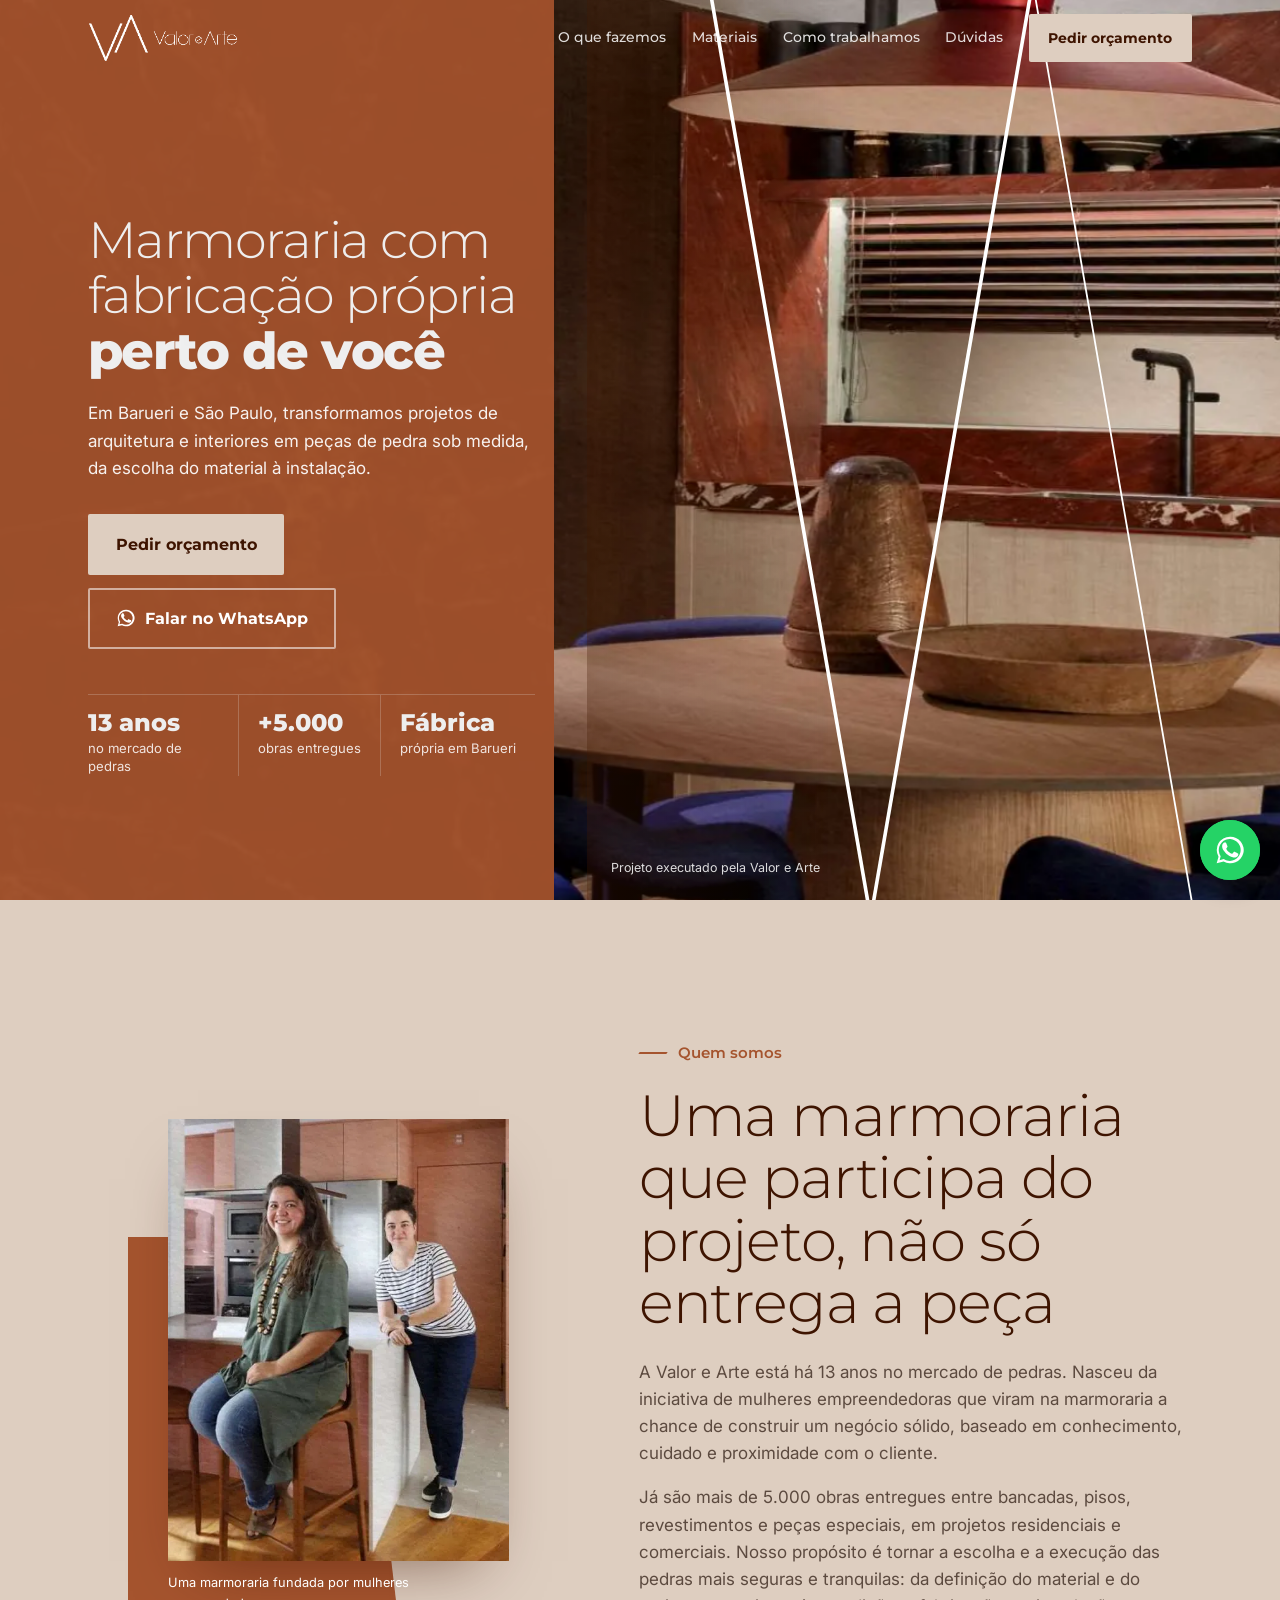
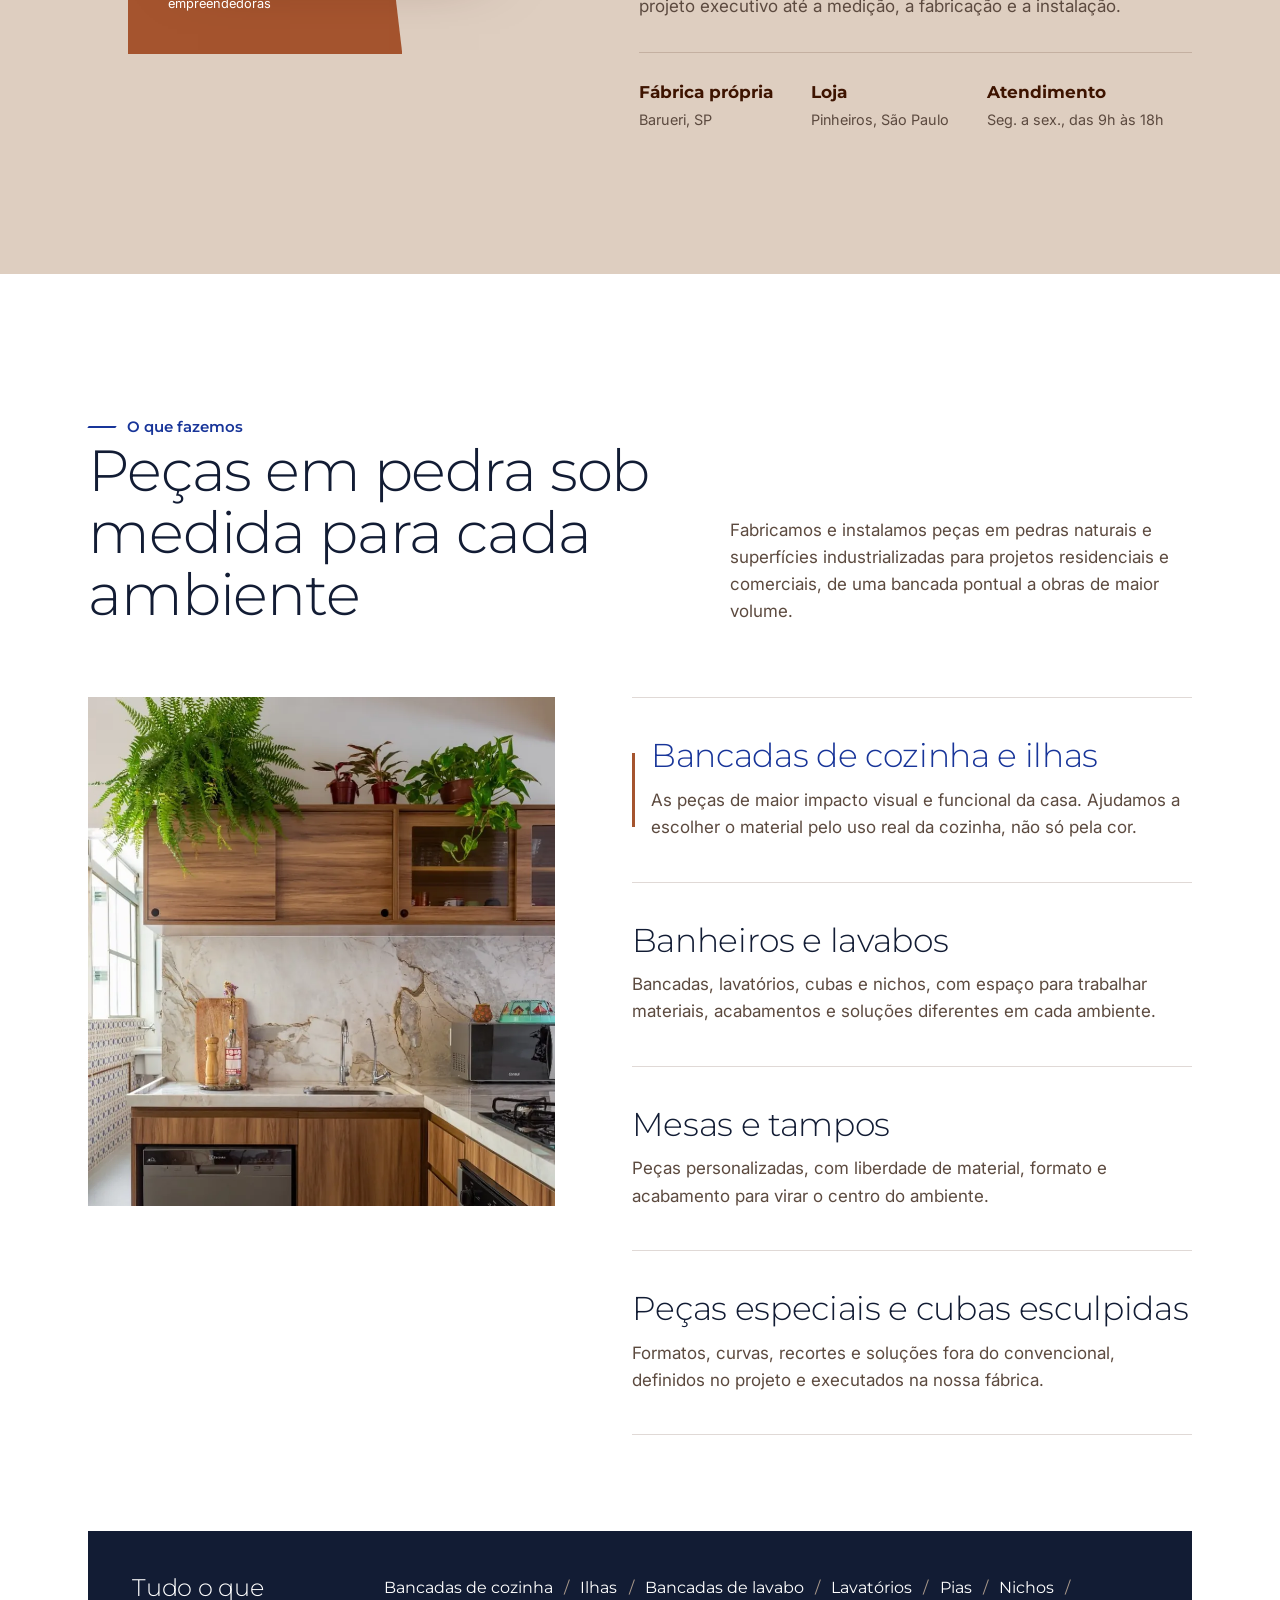
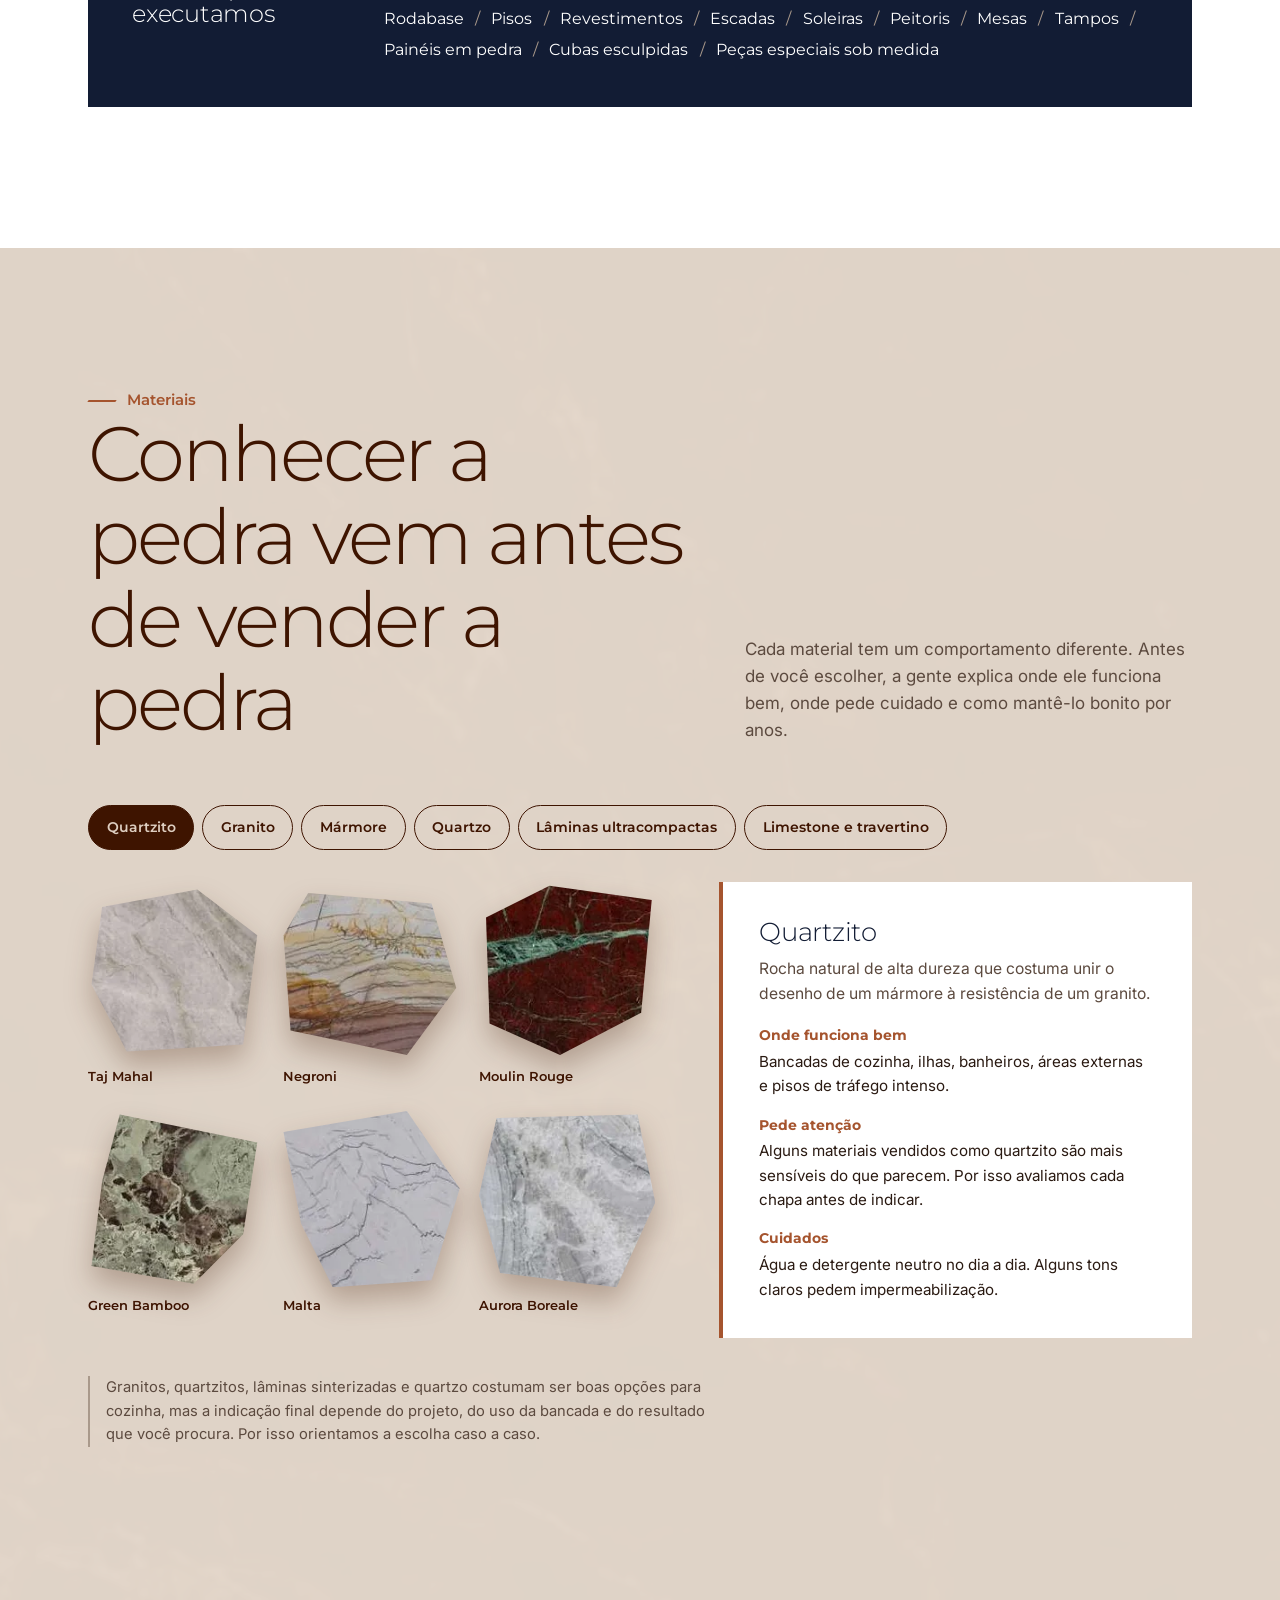
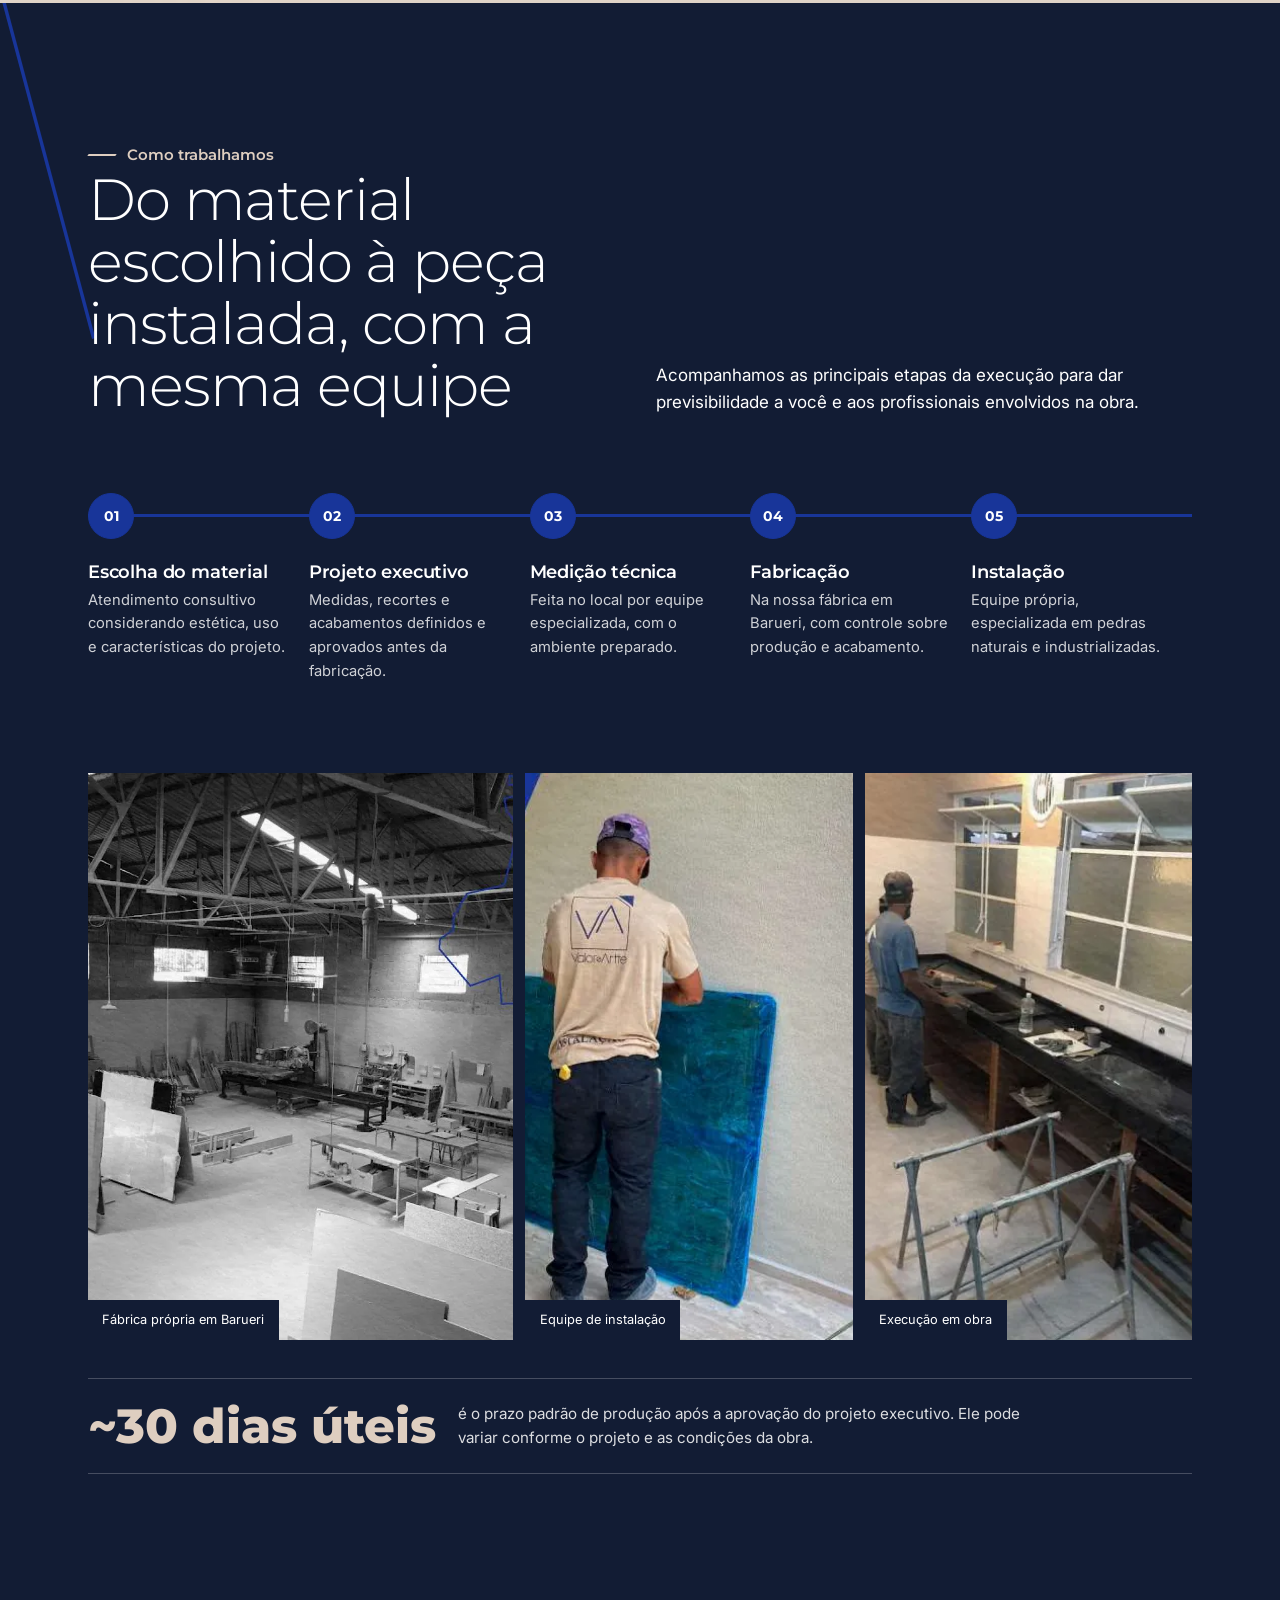
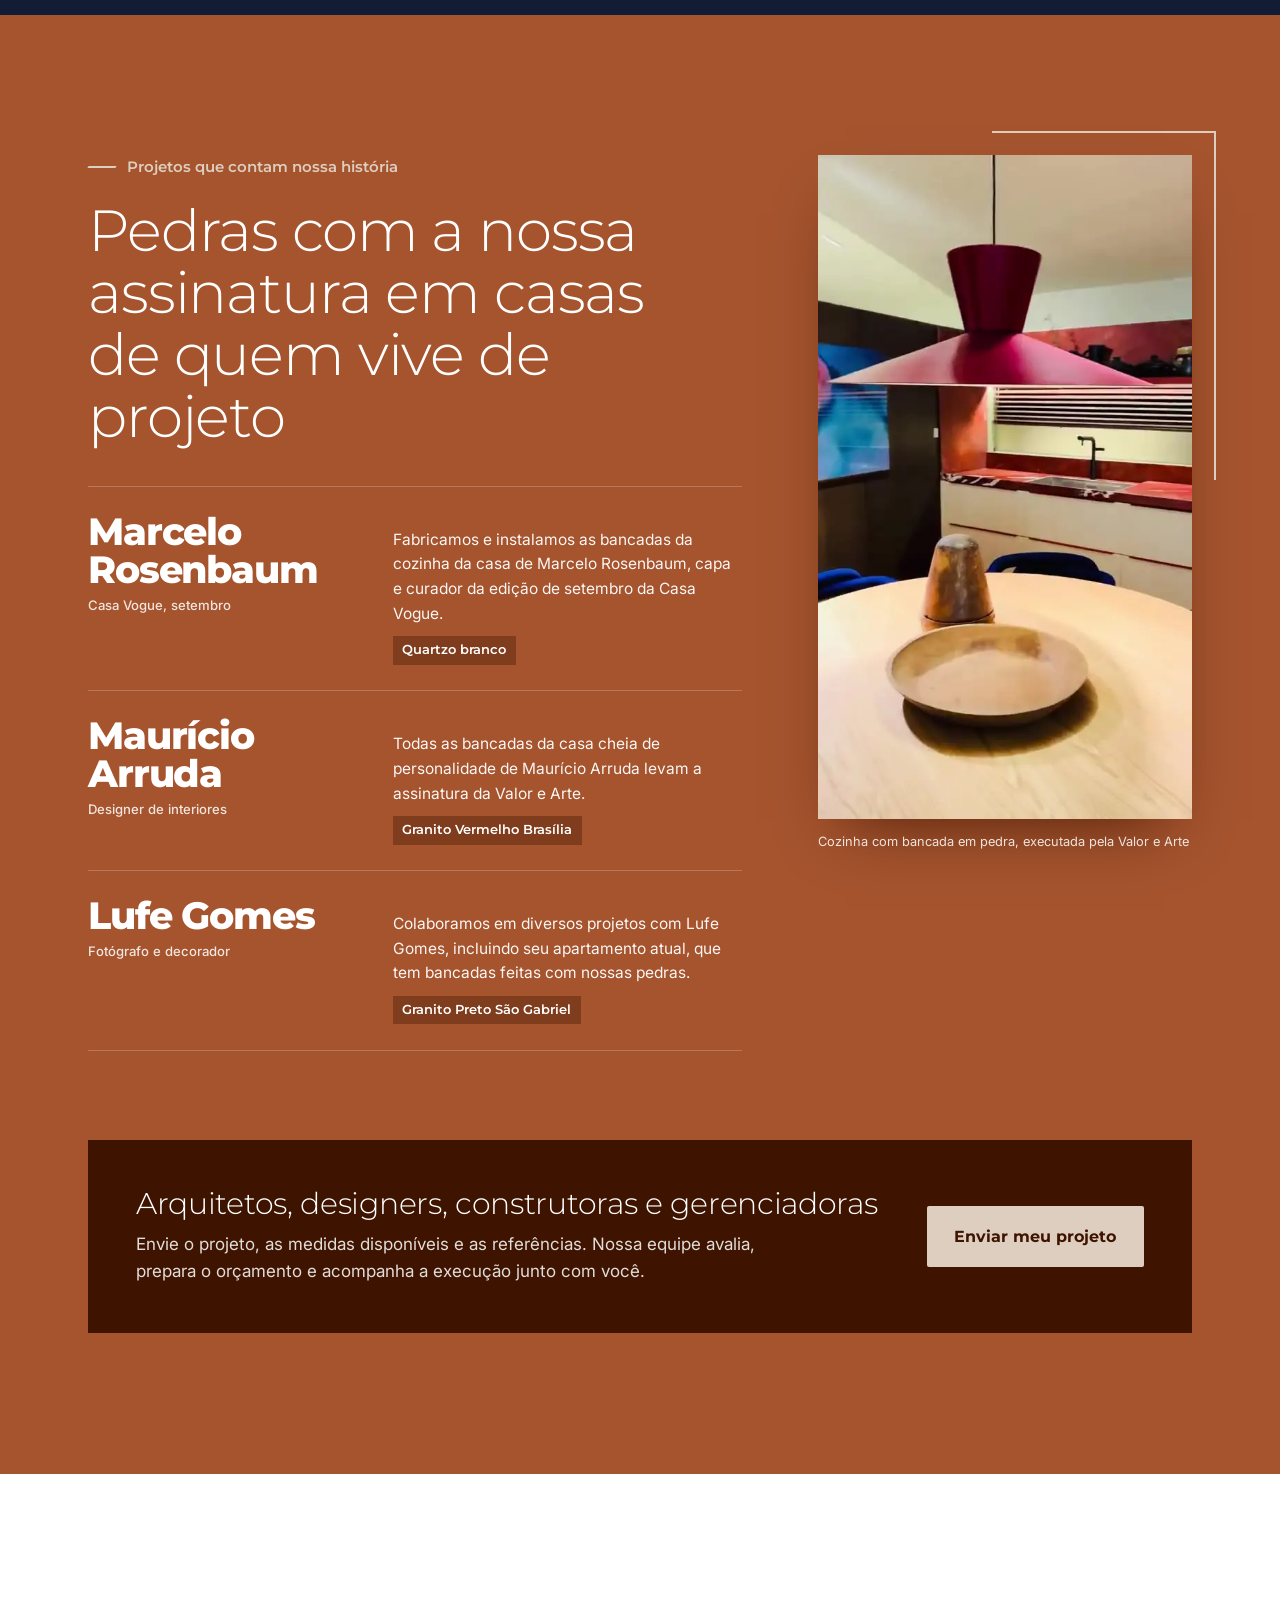
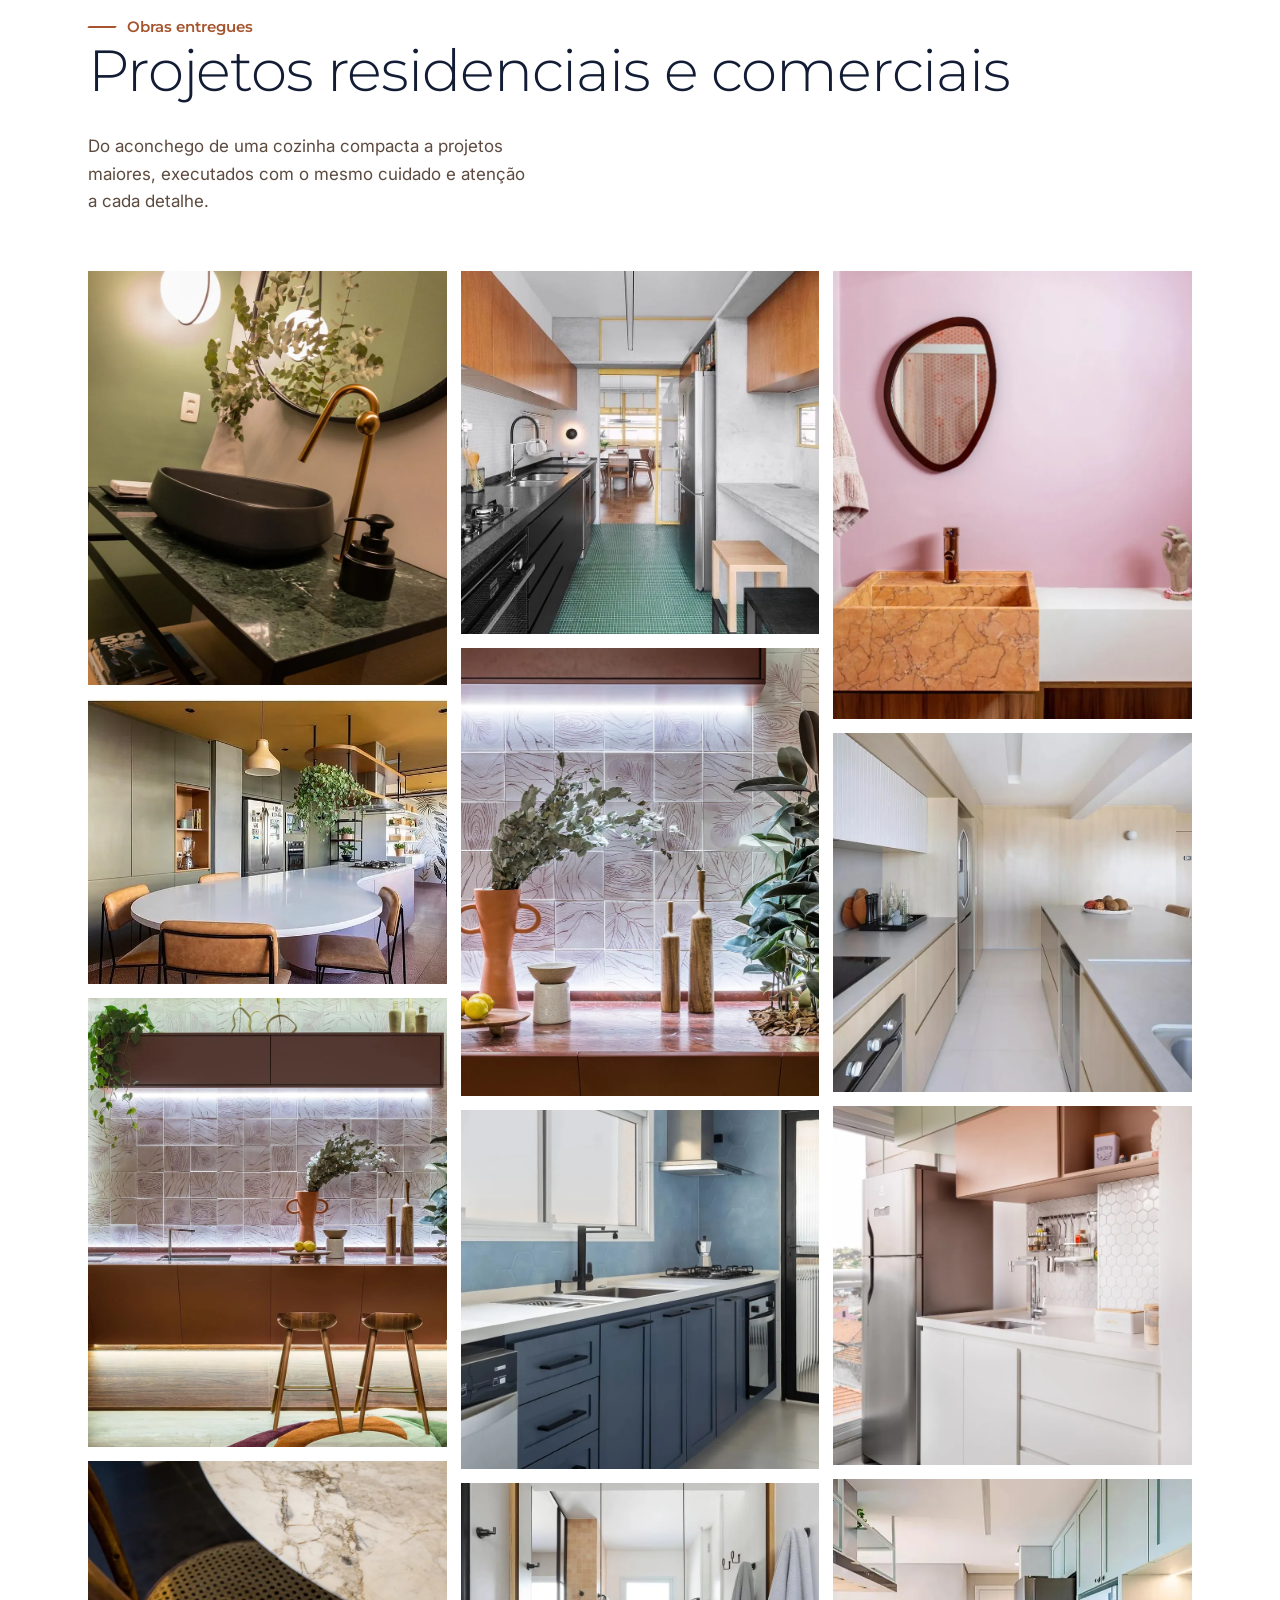
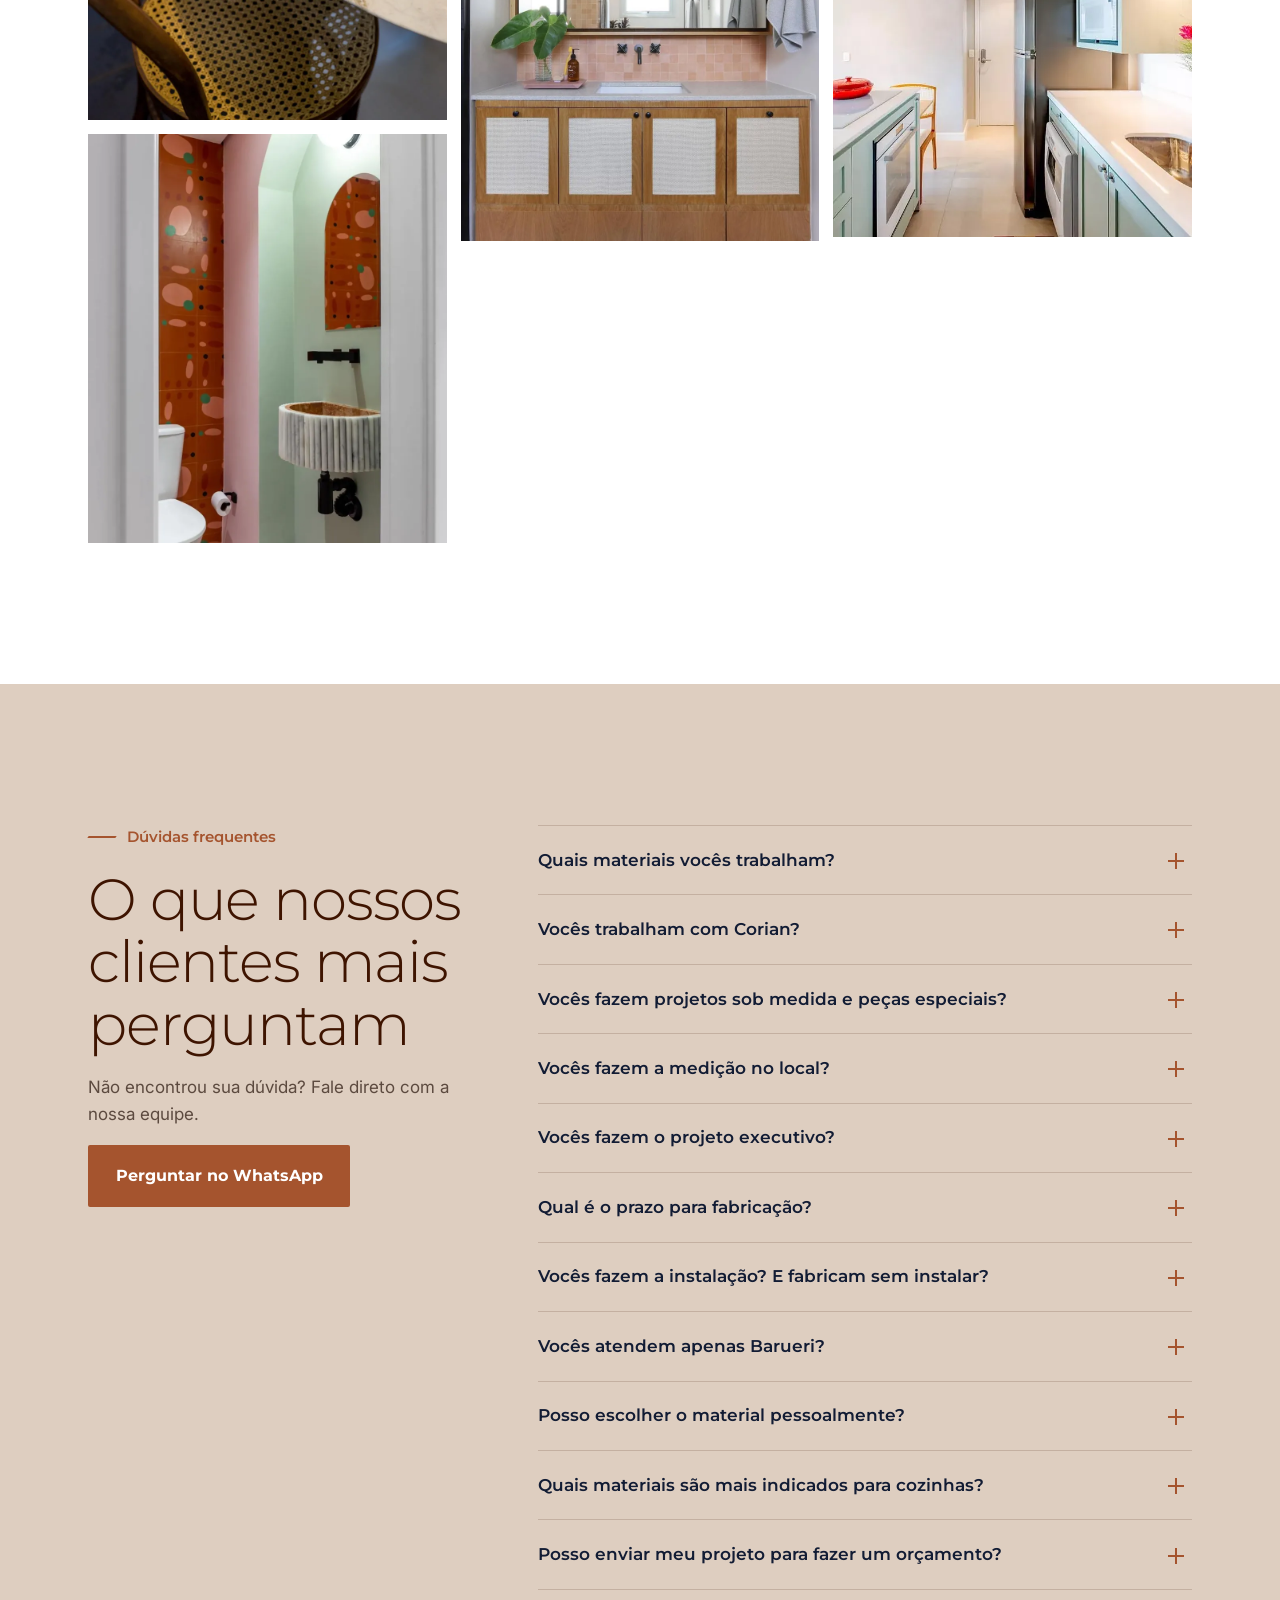
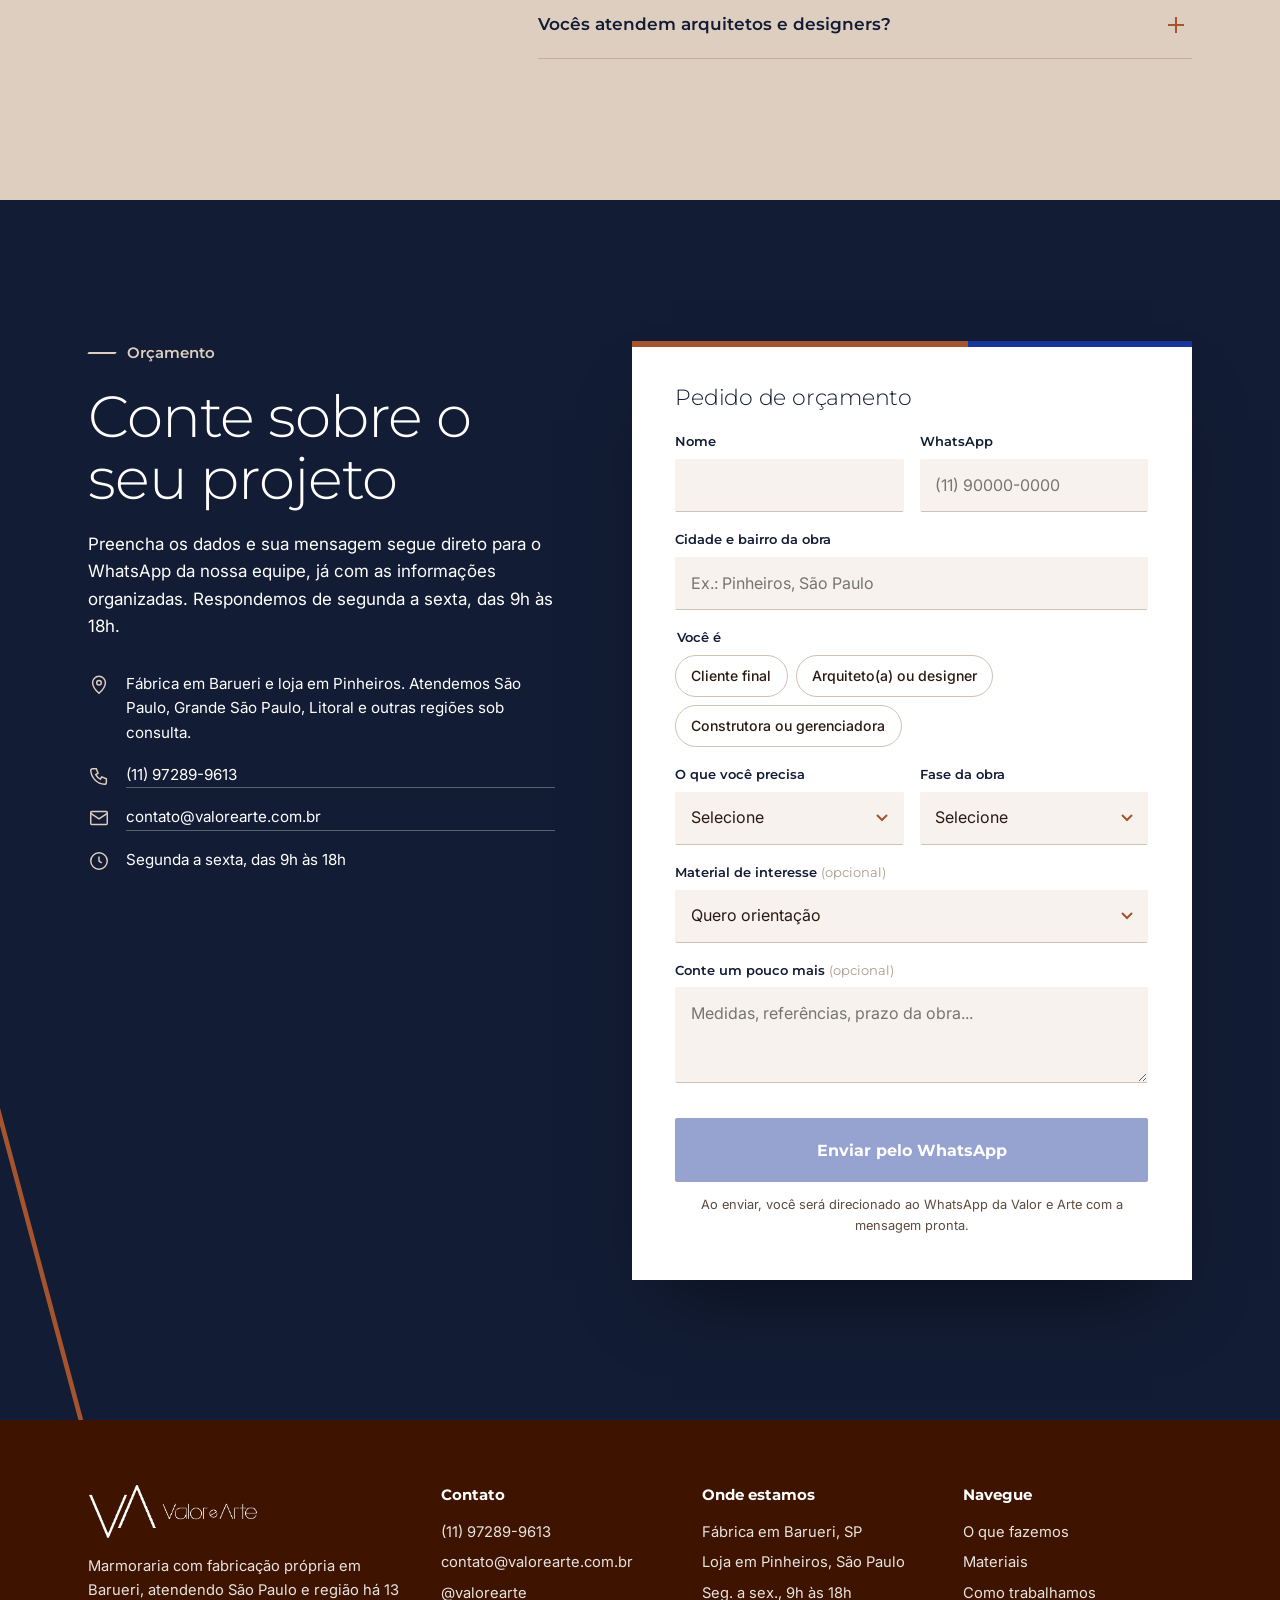
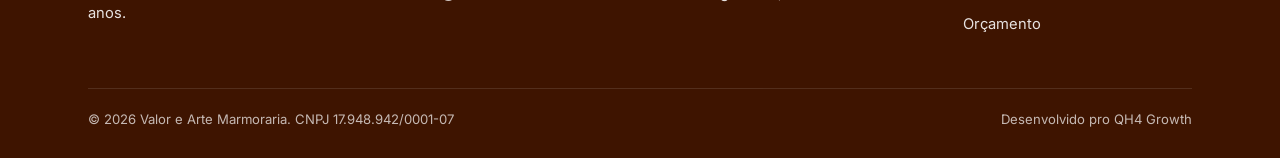
==== commit d45a17fb: "Add files via upload" ====
--- a/index.html
+++ b/index.html
@@ -33,7 +33,7 @@
 <link rel="preconnect" href="https://fonts.googleapis.com">
 <link rel="preconnect" href="https://fonts.gstatic.com" crossorigin>
 <link href="https://fonts.googleapis.com/css2?family=Inter:wght@400;500;600&family=Montserrat:wght@300;500;600;700;800&display=swap" rel="stylesheet">
-<link rel="stylesheet" href="assets/css/style.css">
+<link rel="stylesheet" href="assets/css/style.css?v=20261014-2">
 
 <!-- Google Tag Manager -->
 <script>(function(w,d,s,l,i){w[l]=w[l]||[];w[l].push({'gtm.start':new Date().getTime(),event:'gtm.js'});var f=d.getElementsByTagName(s)[0],j=d.createElement(s),dl=l!='dataLayer'?'&l='+l:'';j.async=true;j.src='https://www.googletagmanager.com/gtm.js?id='+i+dl;f.parentNode.insertBefore(j,f);})(window,document,'script','dataLayer','GTM-XXXXXXX');</script>
@@ -538,6 +538,6 @@
   <svg viewBox="0 0 24 24" fill="currentColor" aria-hidden="true"><path d="M17.5 14.4c-.3-.1-1.8-.9-2-1-.3-.1-.5-.1-.7.1-.2.3-.8 1-.9 1.2-.2.2-.3.2-.6.1-.3-.1-1.3-.5-2.4-1.5-.9-.8-1.5-1.8-1.6-2.1-.2-.3 0-.5.1-.6l.4-.5c.2-.2.2-.3.3-.5.1-.2 0-.4 0-.5l-.9-2.2c-.2-.6-.5-.5-.7-.5h-.6c-.2 0-.5.1-.8.4-.3.3-1 1-1 2.5s1.1 2.9 1.2 3.1c.1.2 2.1 3.2 5.1 4.5.7.3 1.3.5 1.7.6.7.2 1.4.2 1.9.1.6-.1 1.8-.7 2-1.4.3-.7.3-1.3.2-1.4-.1-.2-.3-.3-.6-.4zM12 2a10 10 0 0 0-8.6 15l-1.4 5 5.2-1.4A10 10 0 1 0 12 2zm0 18.2c-1.6 0-3.1-.4-4.4-1.2l-.3-.2-3.1.8.8-3-.2-.3A8.2 8.2 0 1 1 12 20.2z"/></svg>
 </a>
 
-<script src="assets/js/main.js" defer></script>
+<script src="assets/js/main.js?v=20261014-2" defer></script>
 </body>
 </html>
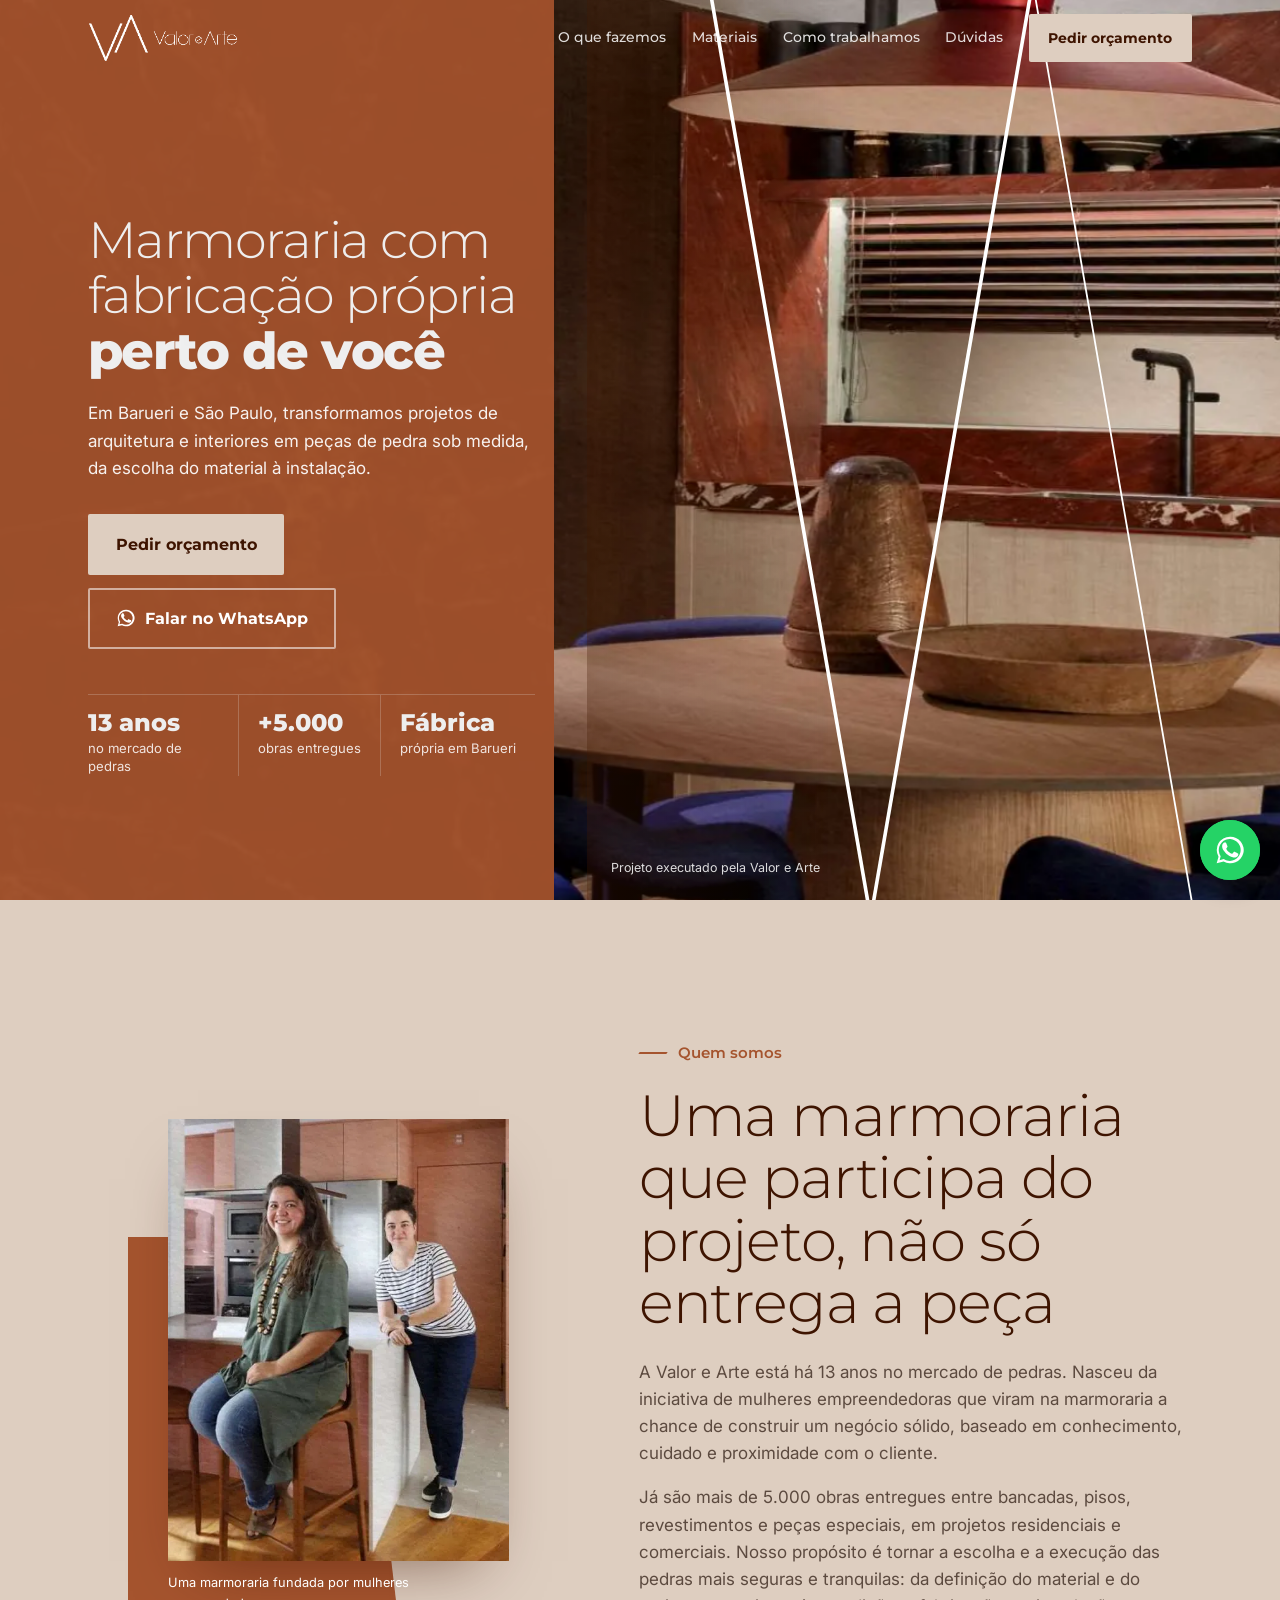
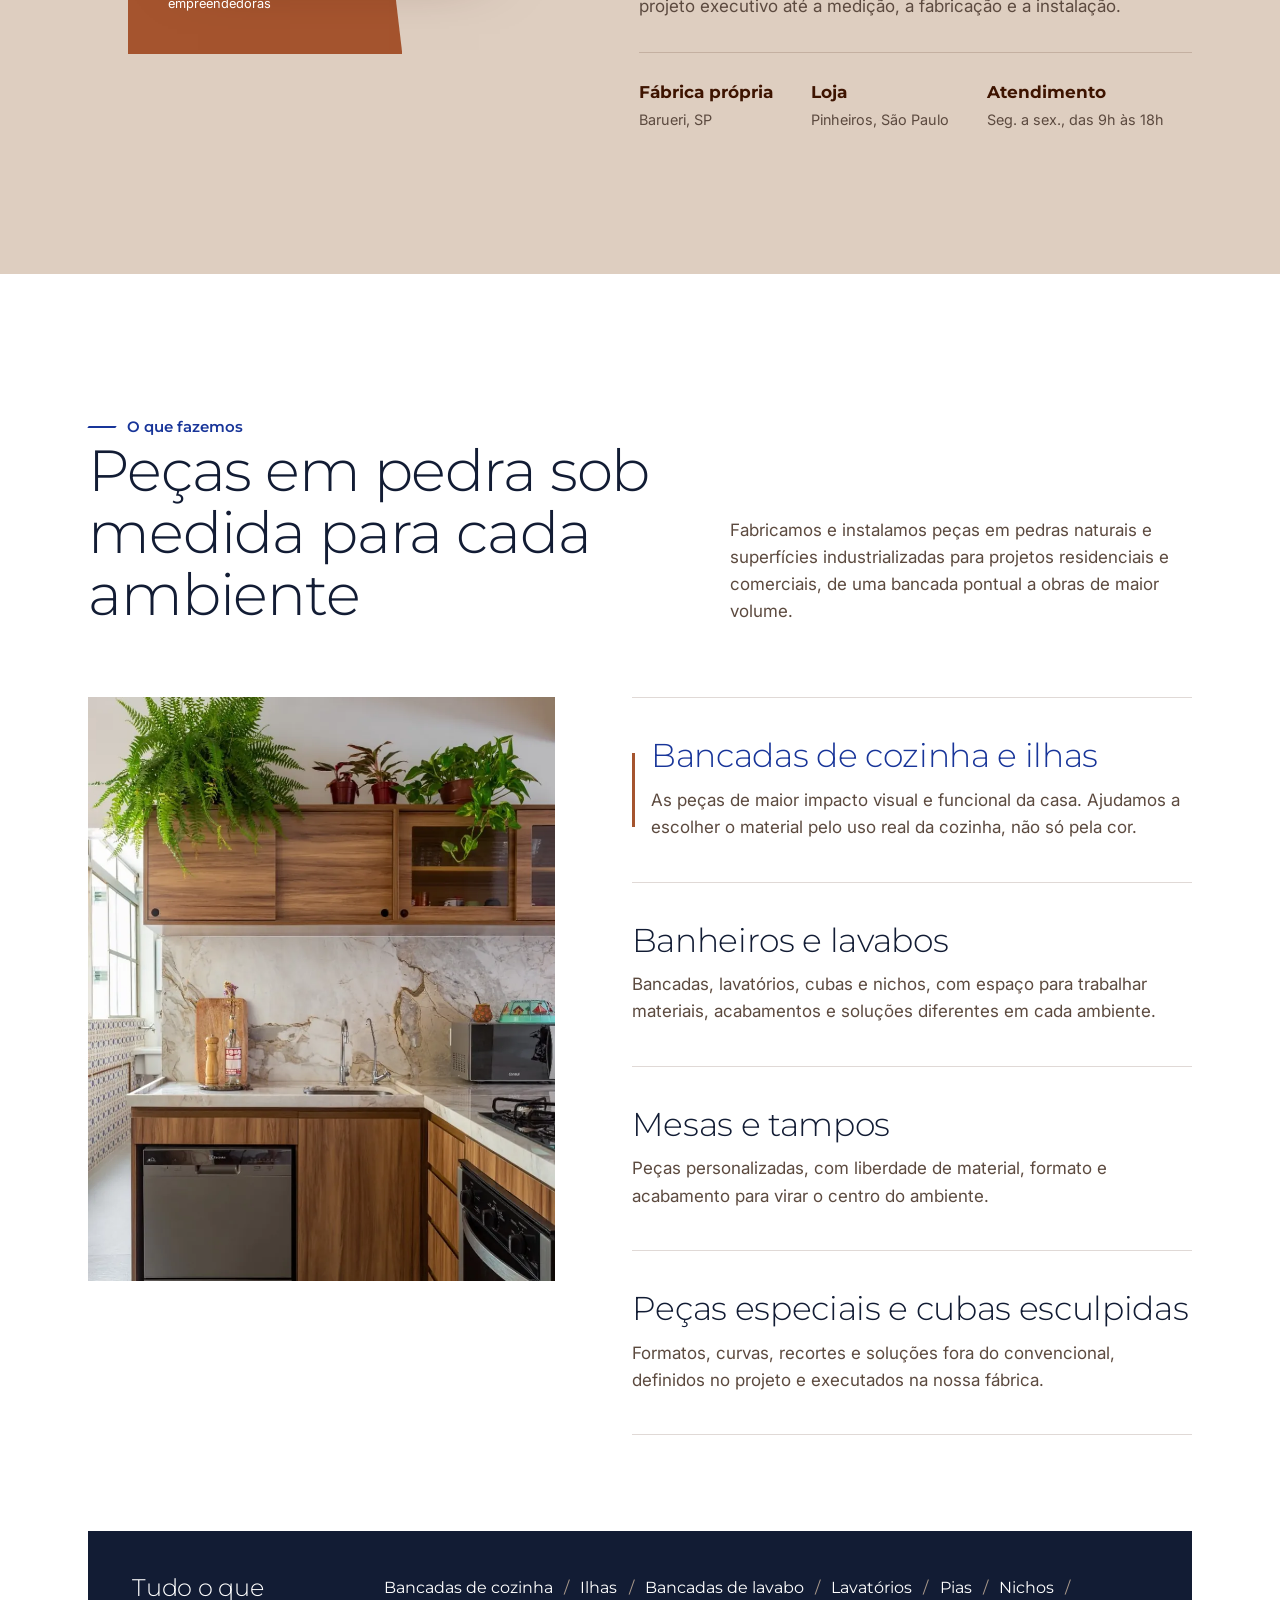
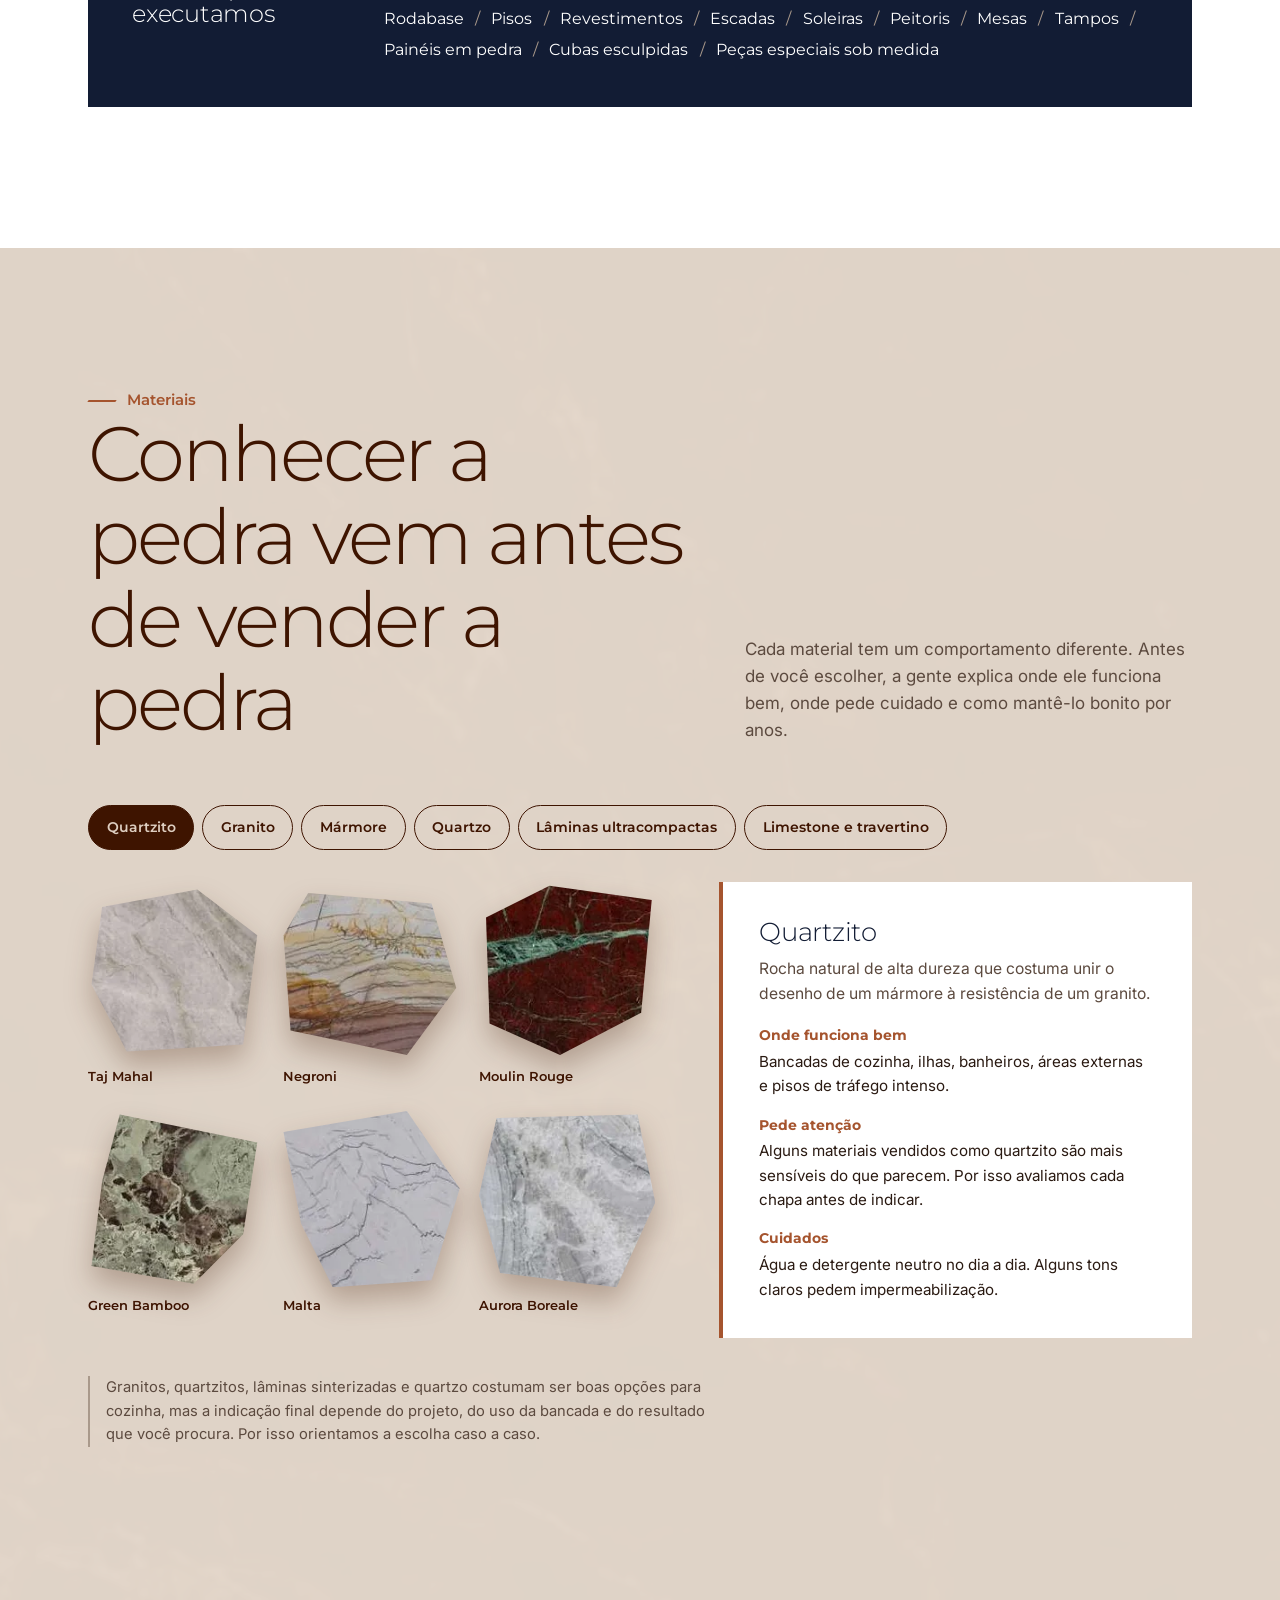
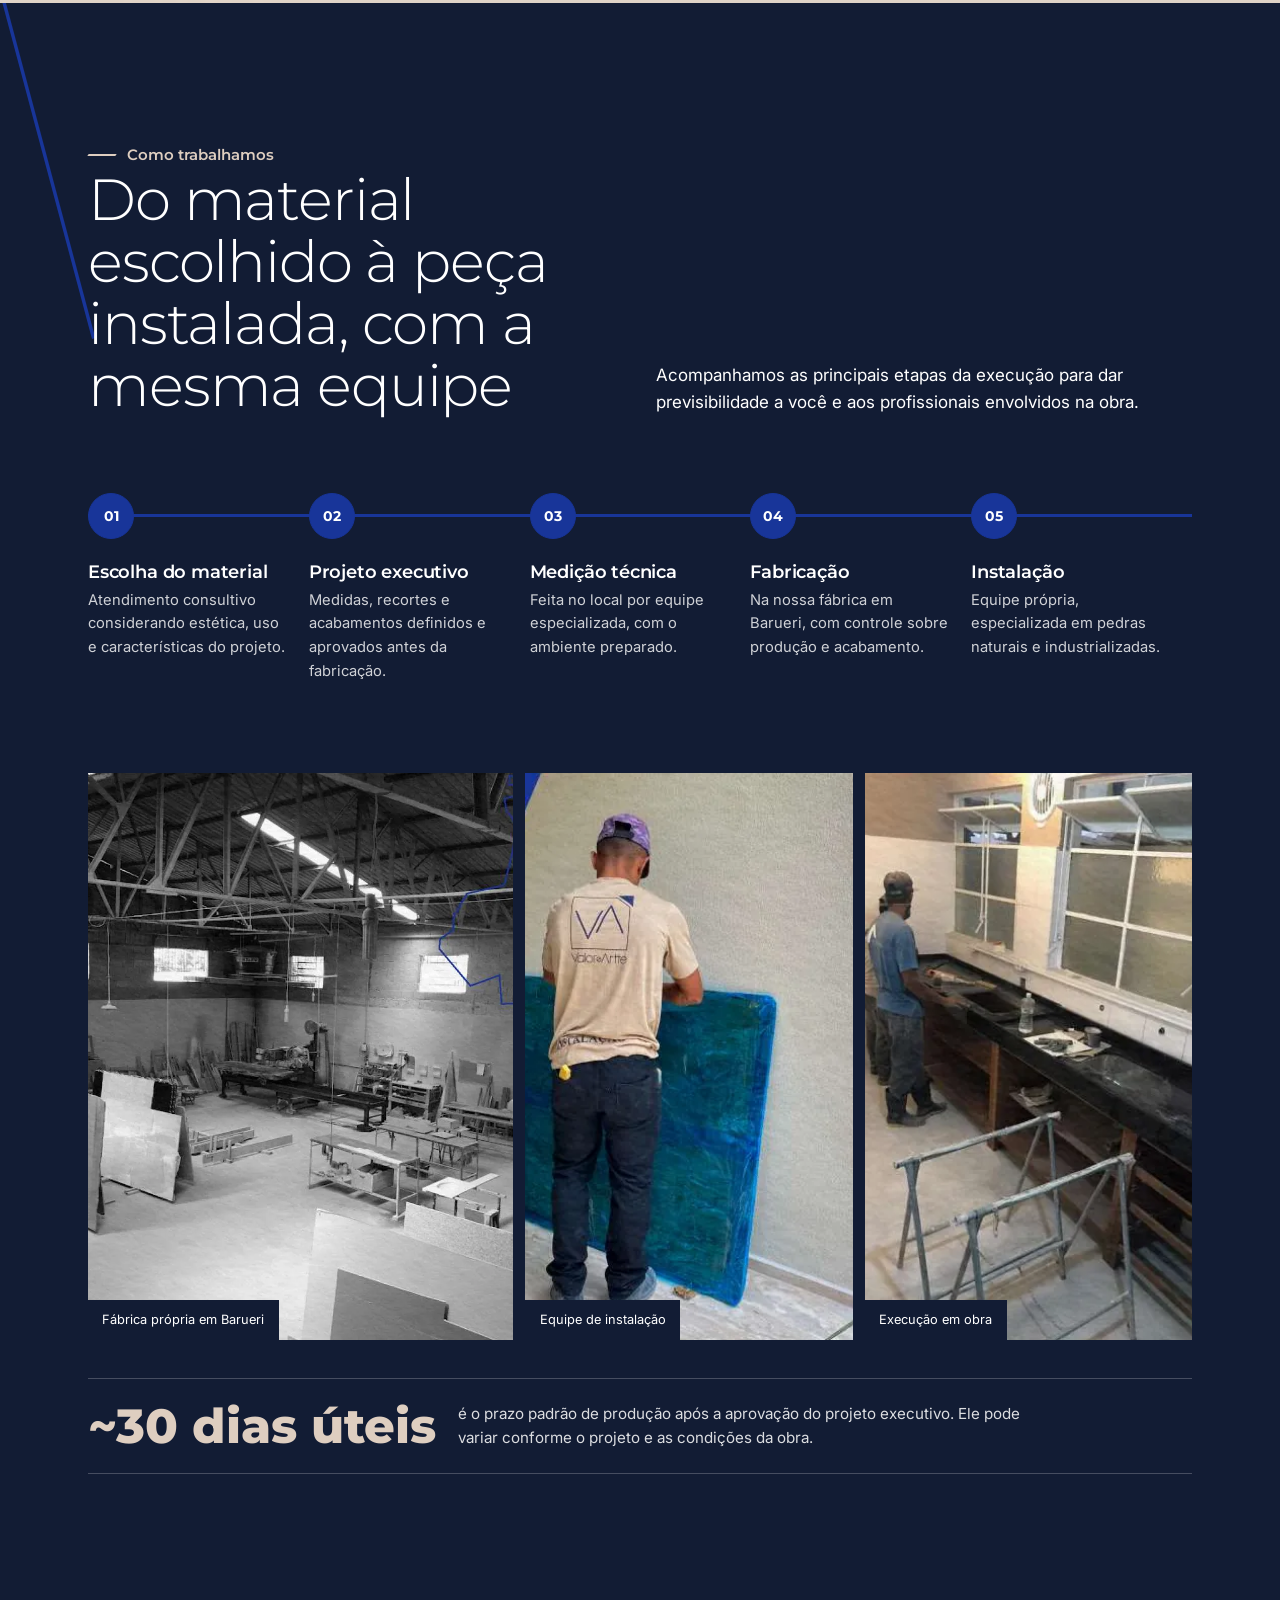
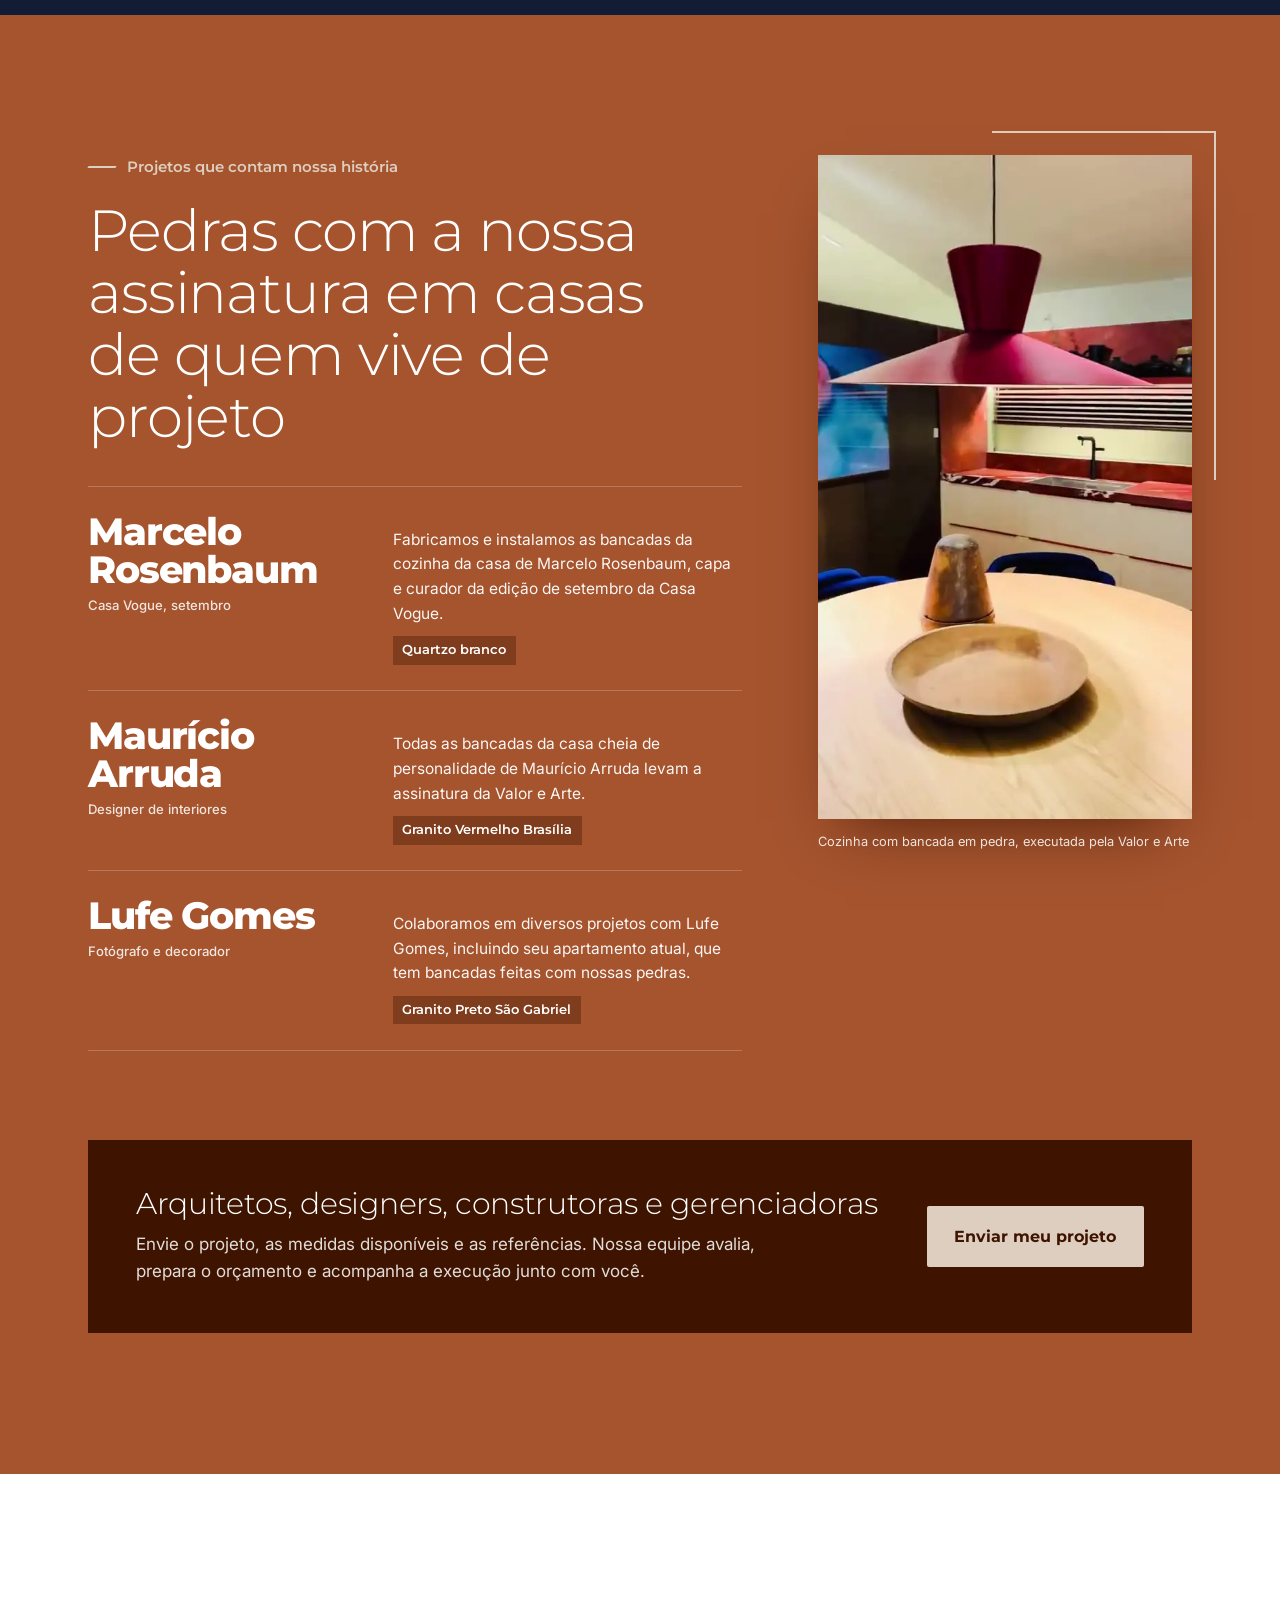
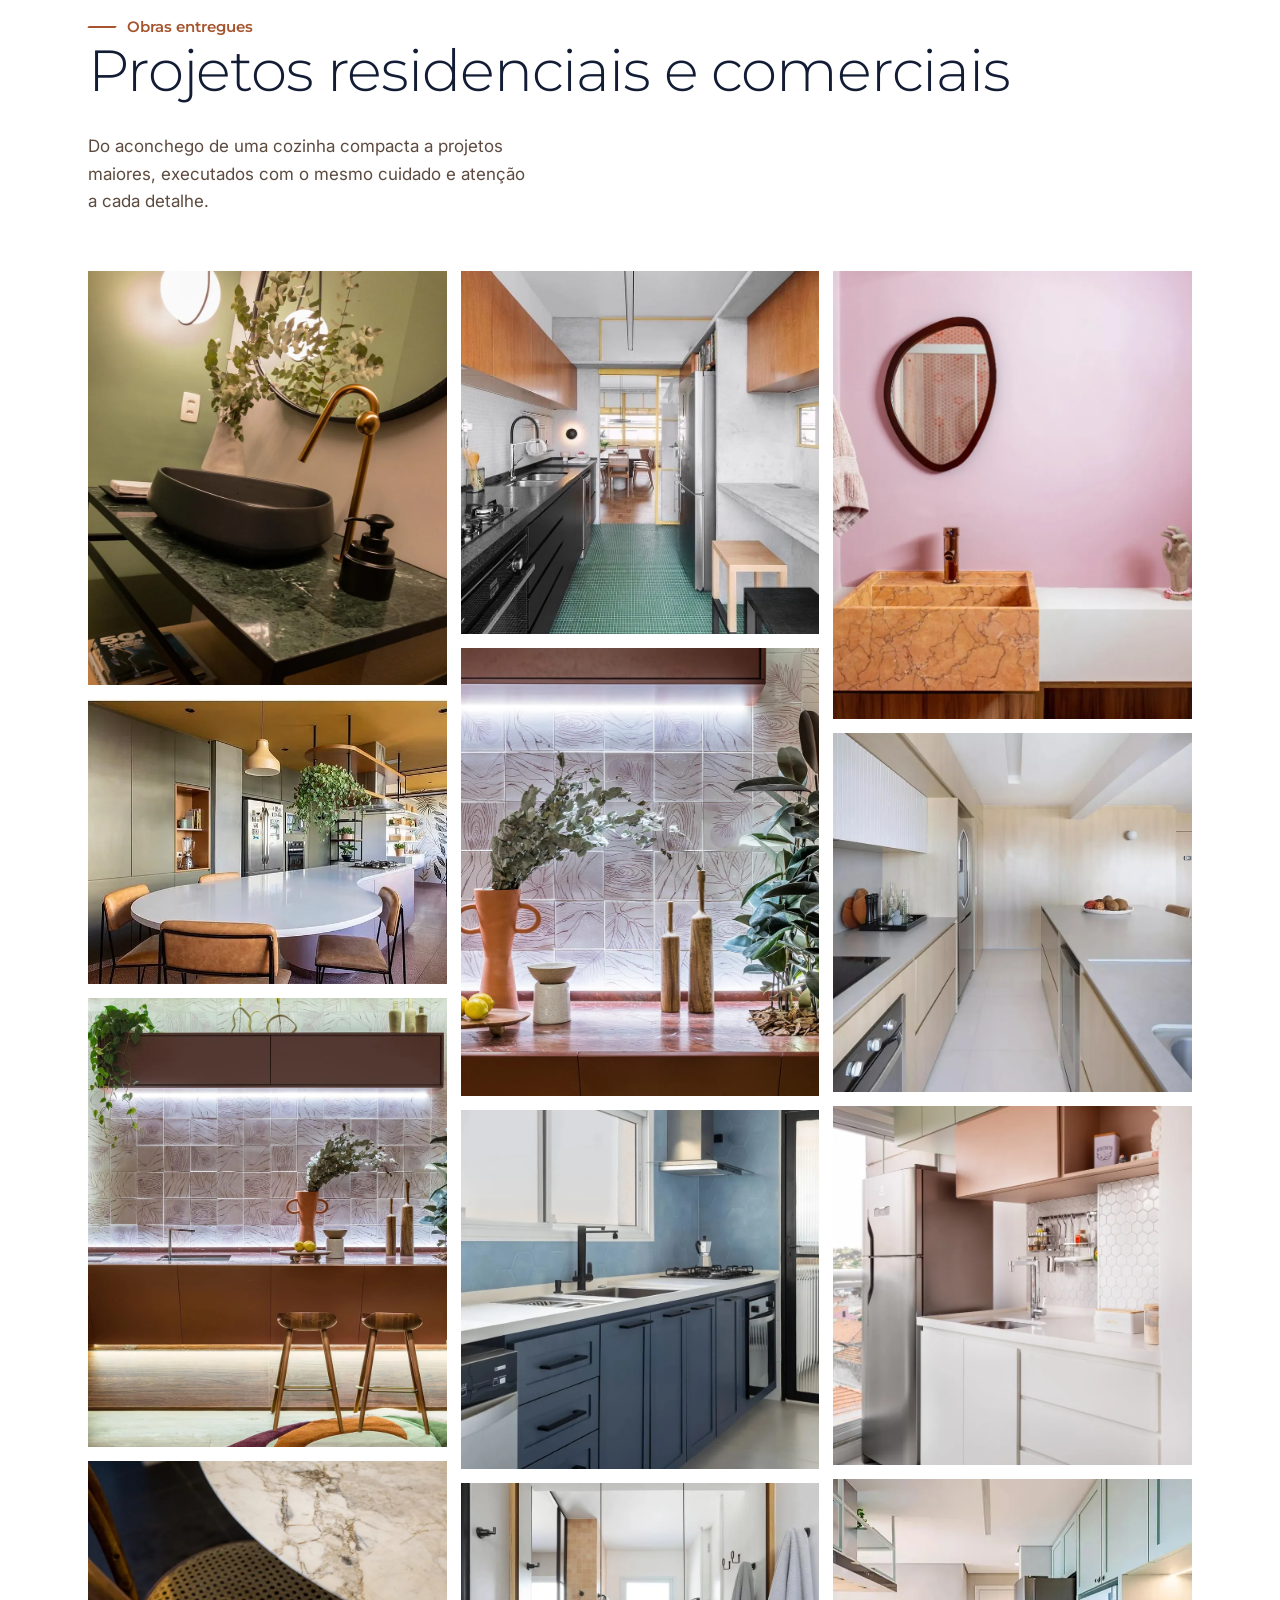
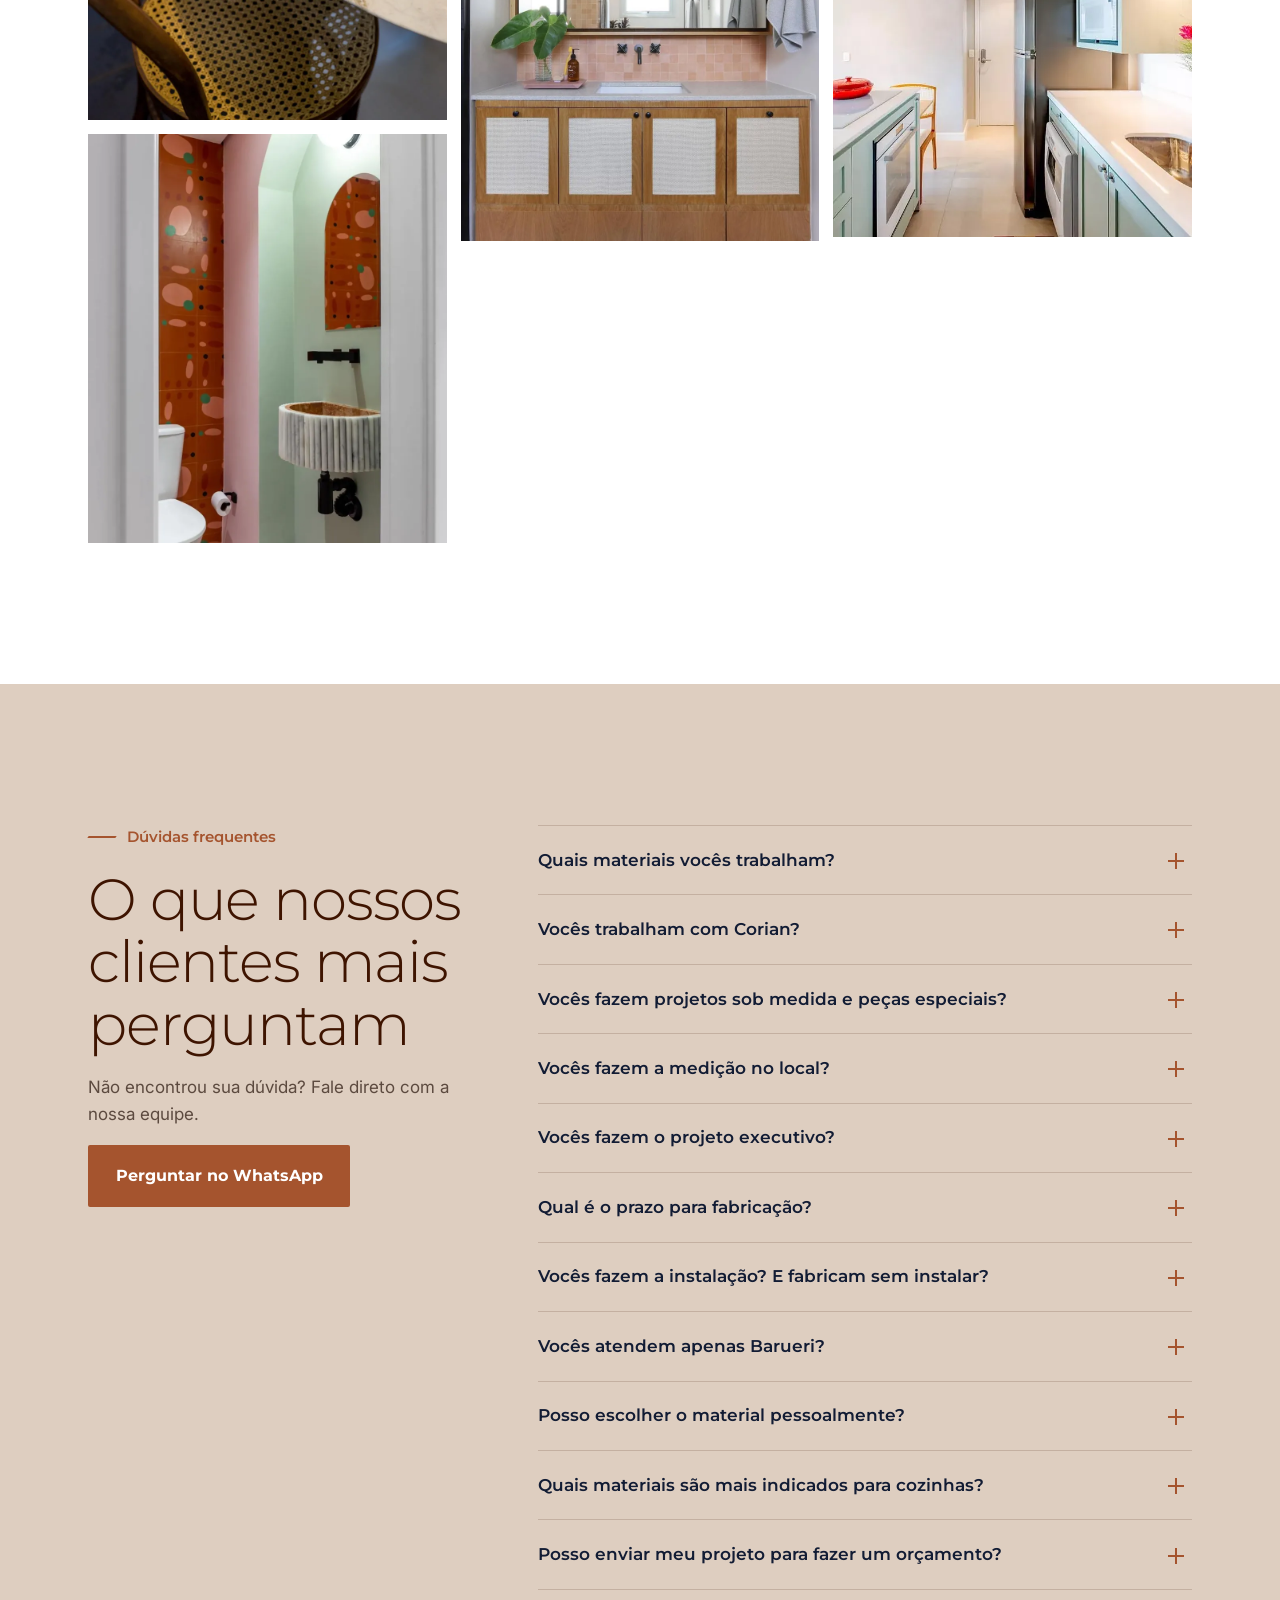
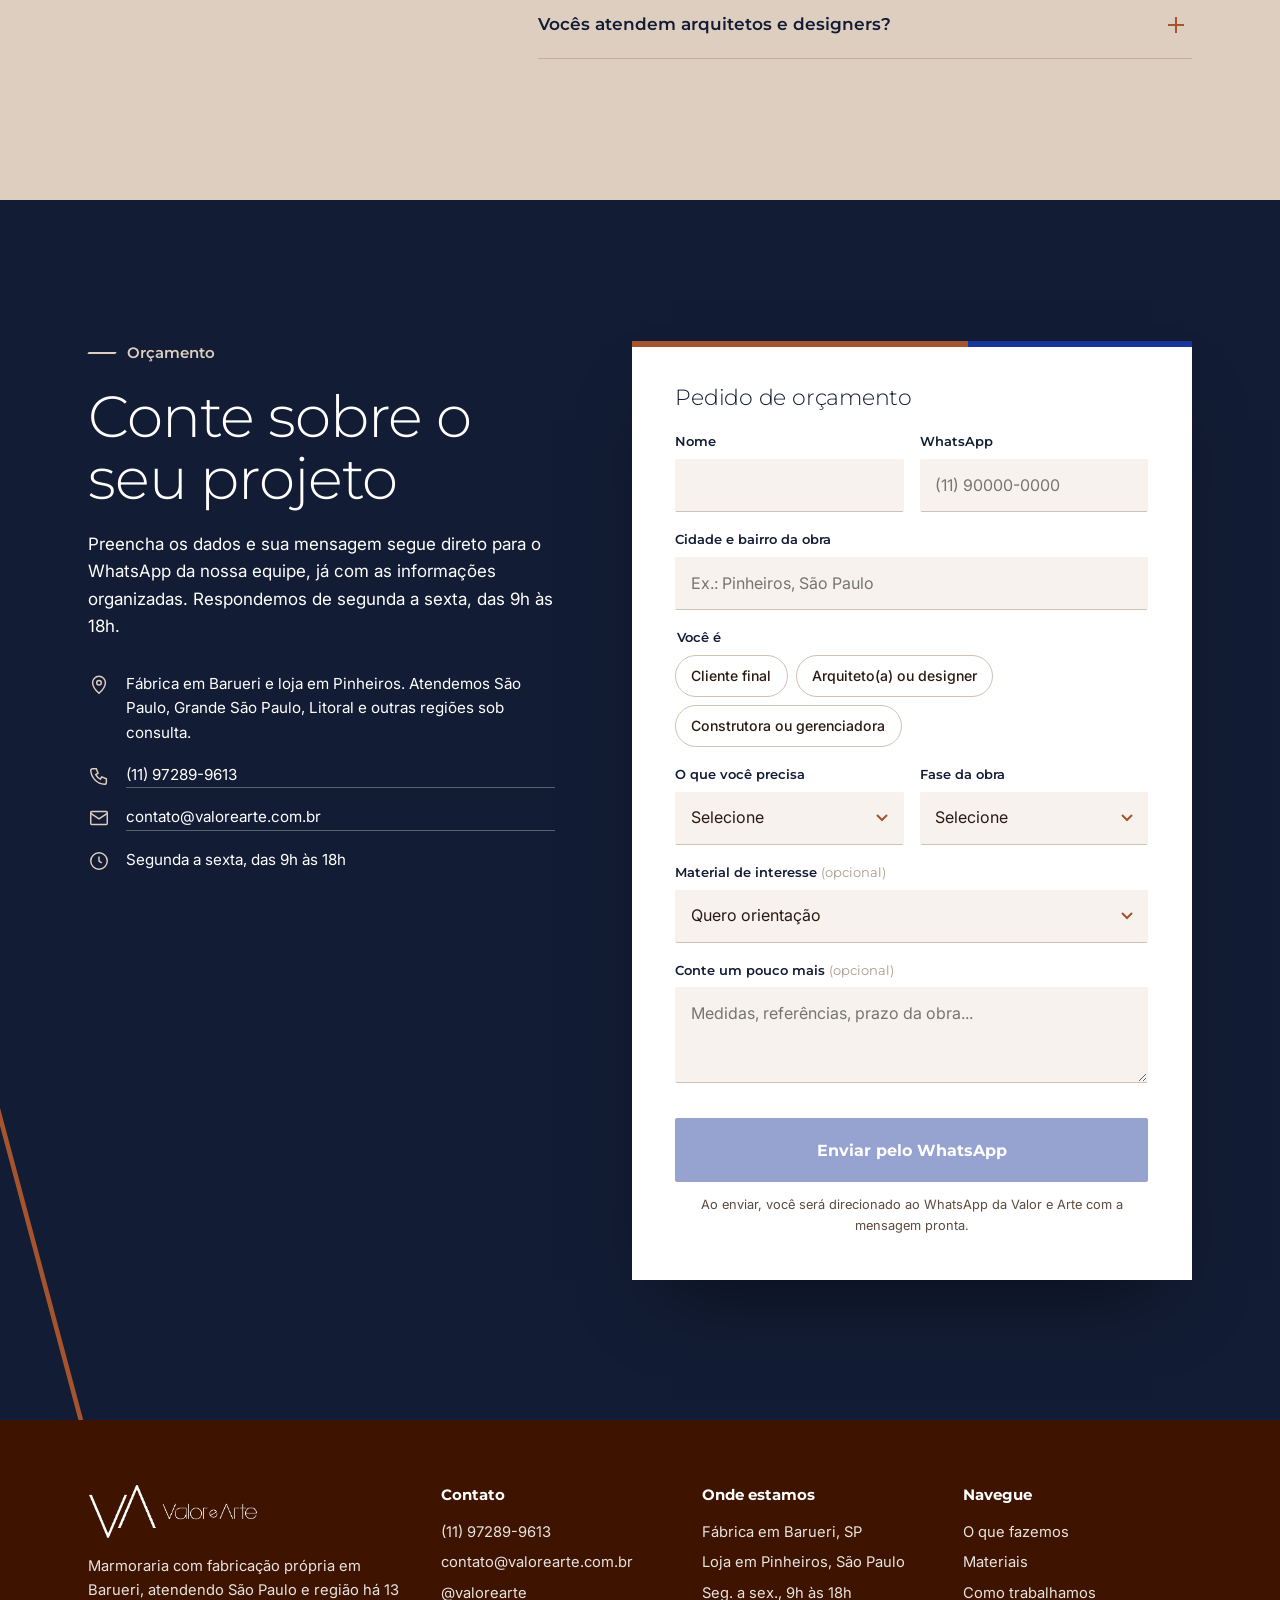
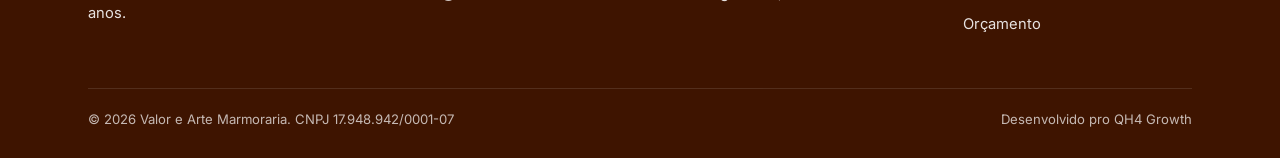
==== commit 76576d47: "Update index.html" ====
--- a/index.html
+++ b/index.html
@@ -36,7 +36,7 @@
 <link rel="stylesheet" href="assets/css/style.css?v=20261014-2">
 
 <!-- Google Tag Manager -->
-<script>(function(w,d,s,l,i){w[l]=w[l]||[];w[l].push({'gtm.start':new Date().getTime(),event:'gtm.js'});var f=d.getElementsByTagName(s)[0],j=d.createElement(s),dl=l!='dataLayer'?'&l='+l:'';j.async=true;j.src='https://www.googletagmanager.com/gtm.js?id='+i+dl;f.parentNode.insertBefore(j,f);})(window,document,'script','dataLayer','GTM-XXXXXXX');</script>
+<script>(function(w,d,s,l,i){w[l]=w[l]||[];w[l].push({'gtm.start':new Date().getTime(),event:'gtm.js'});var f=d.getElementsByTagName(s)[0],j=d.createElement(s),dl=l!='dataLayer'?'&l='+l:'';j.async=true;j.src='https://www.googletagmanager.com/gtm.js?id='+i+dl;f.parentNode.insertBefore(j,f);})(window,document,'script','dataLayer','GTM-M29D46KX');</script>
 <!-- End Google Tag Manager -->
 
 <script type="application/ld+json">
@@ -79,7 +79,7 @@
 </head>
 <body>
 <!-- Google Tag Manager (noscript) -->
-<noscript><iframe title="Google Tag Manager" src="https://www.googletagmanager.com/ns.html?id=GTM-XXXXXXX" height="0" width="0" style="display:none;visibility:hidden"></iframe></noscript>
+<noscript><iframe title="Google Tag Manager" src="https://www.googletagmanager.com/ns.html?id=GTM-M29D46KX" height="0" width="0" style="display:none;visibility:hidden"></iframe></noscript>
 
 <header class="site-header" id="topo">
   <div class="wrap">
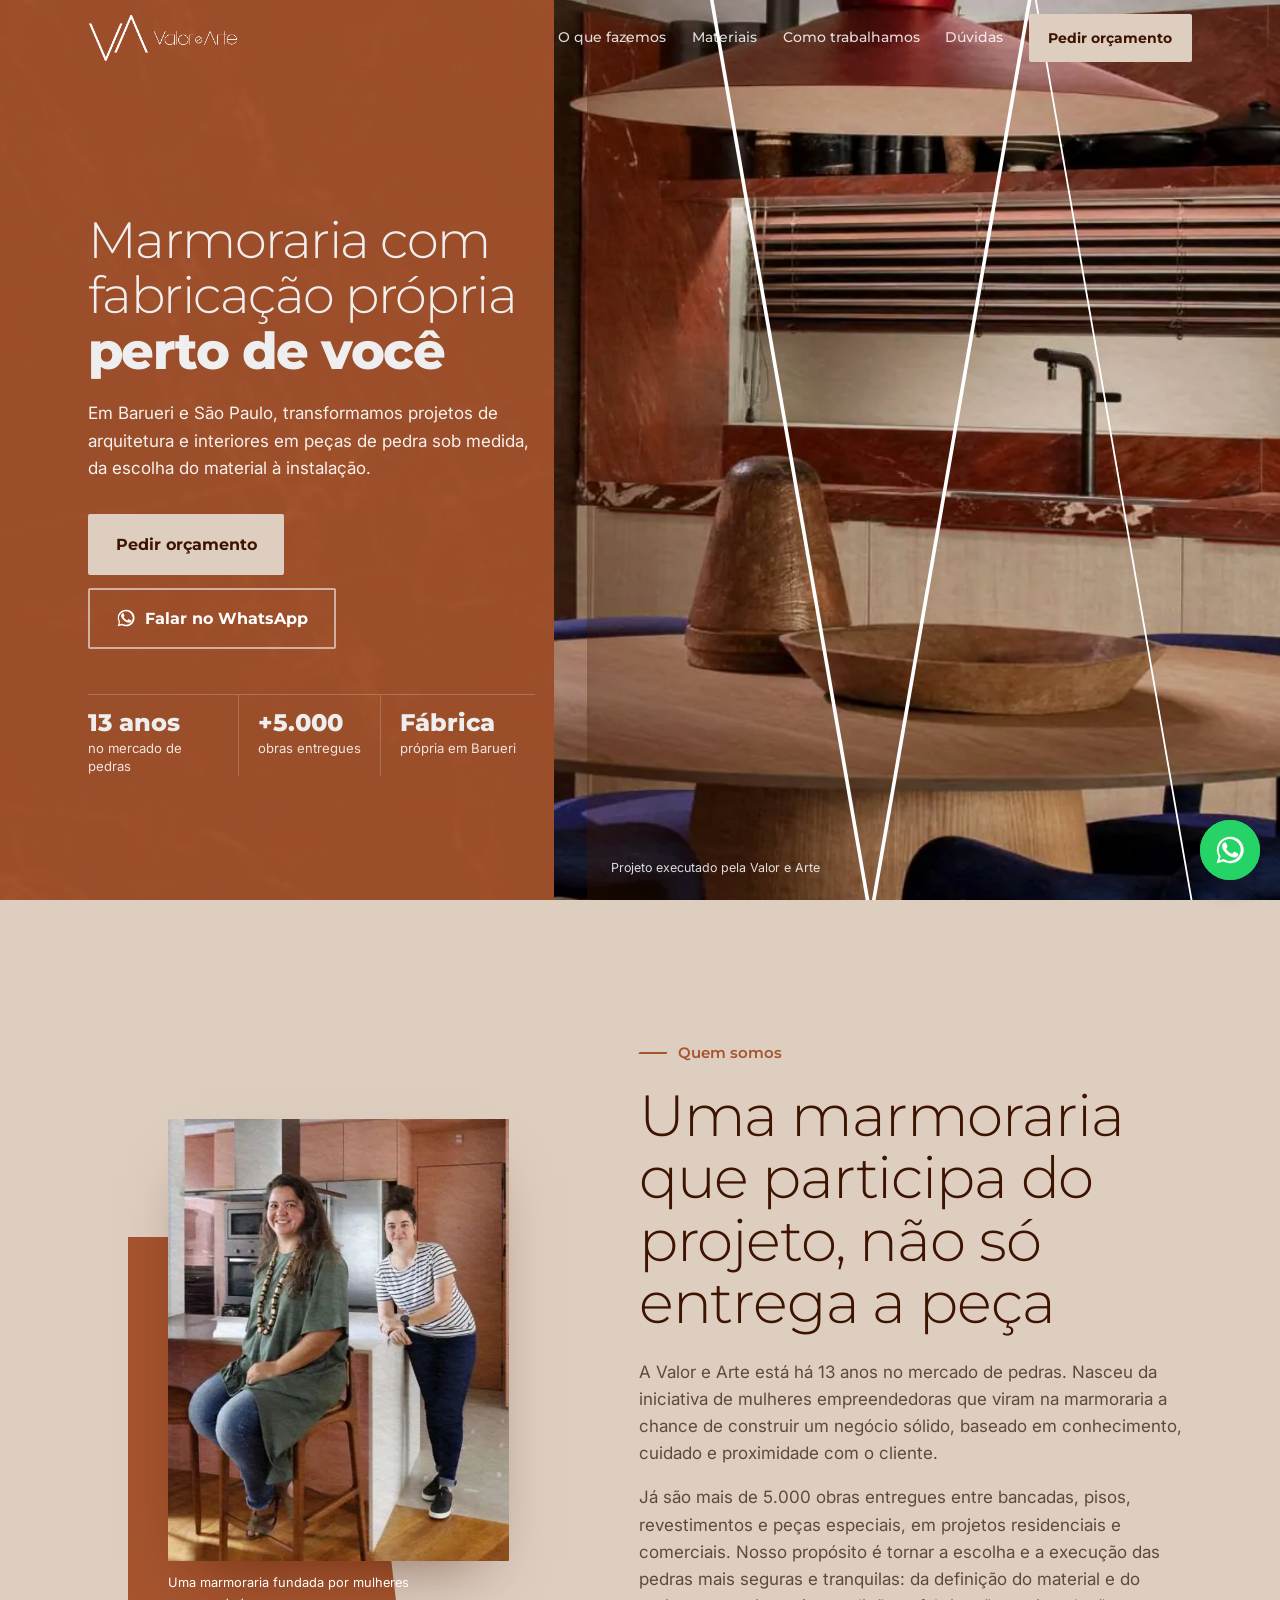
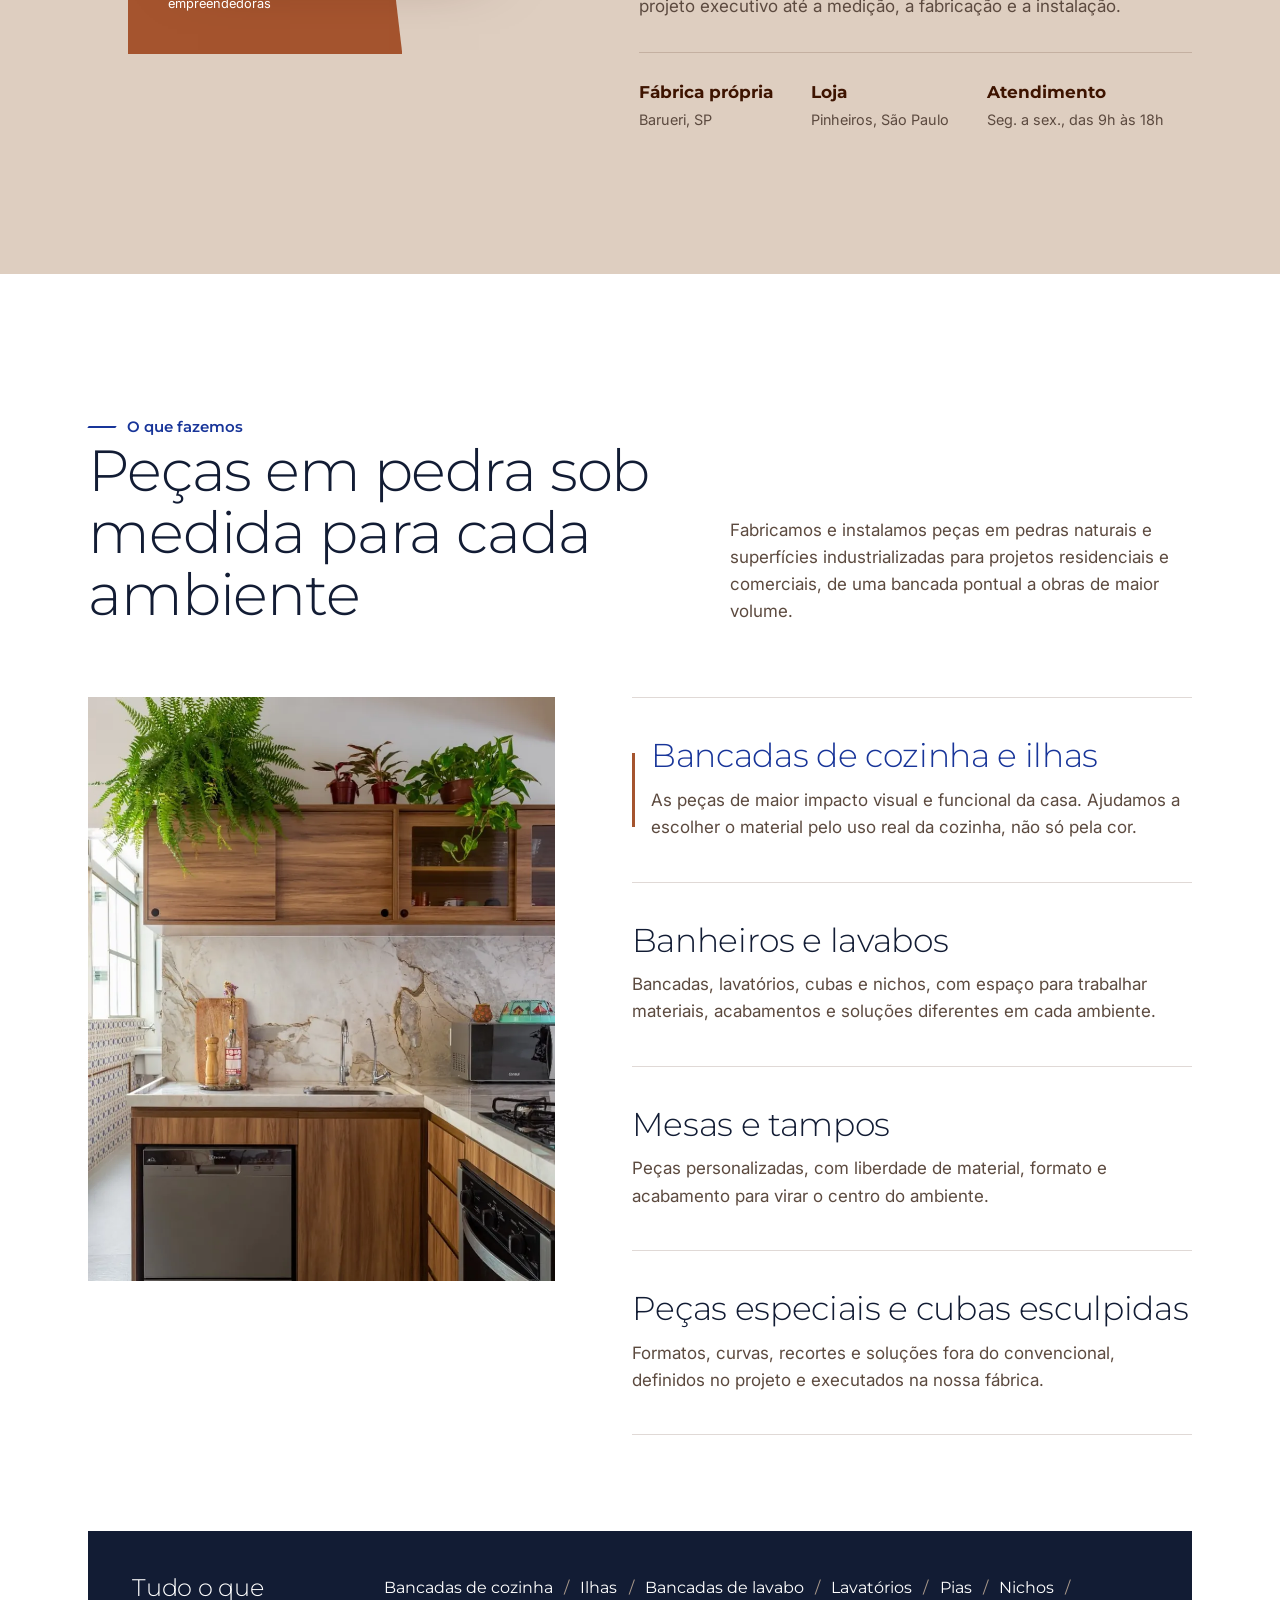
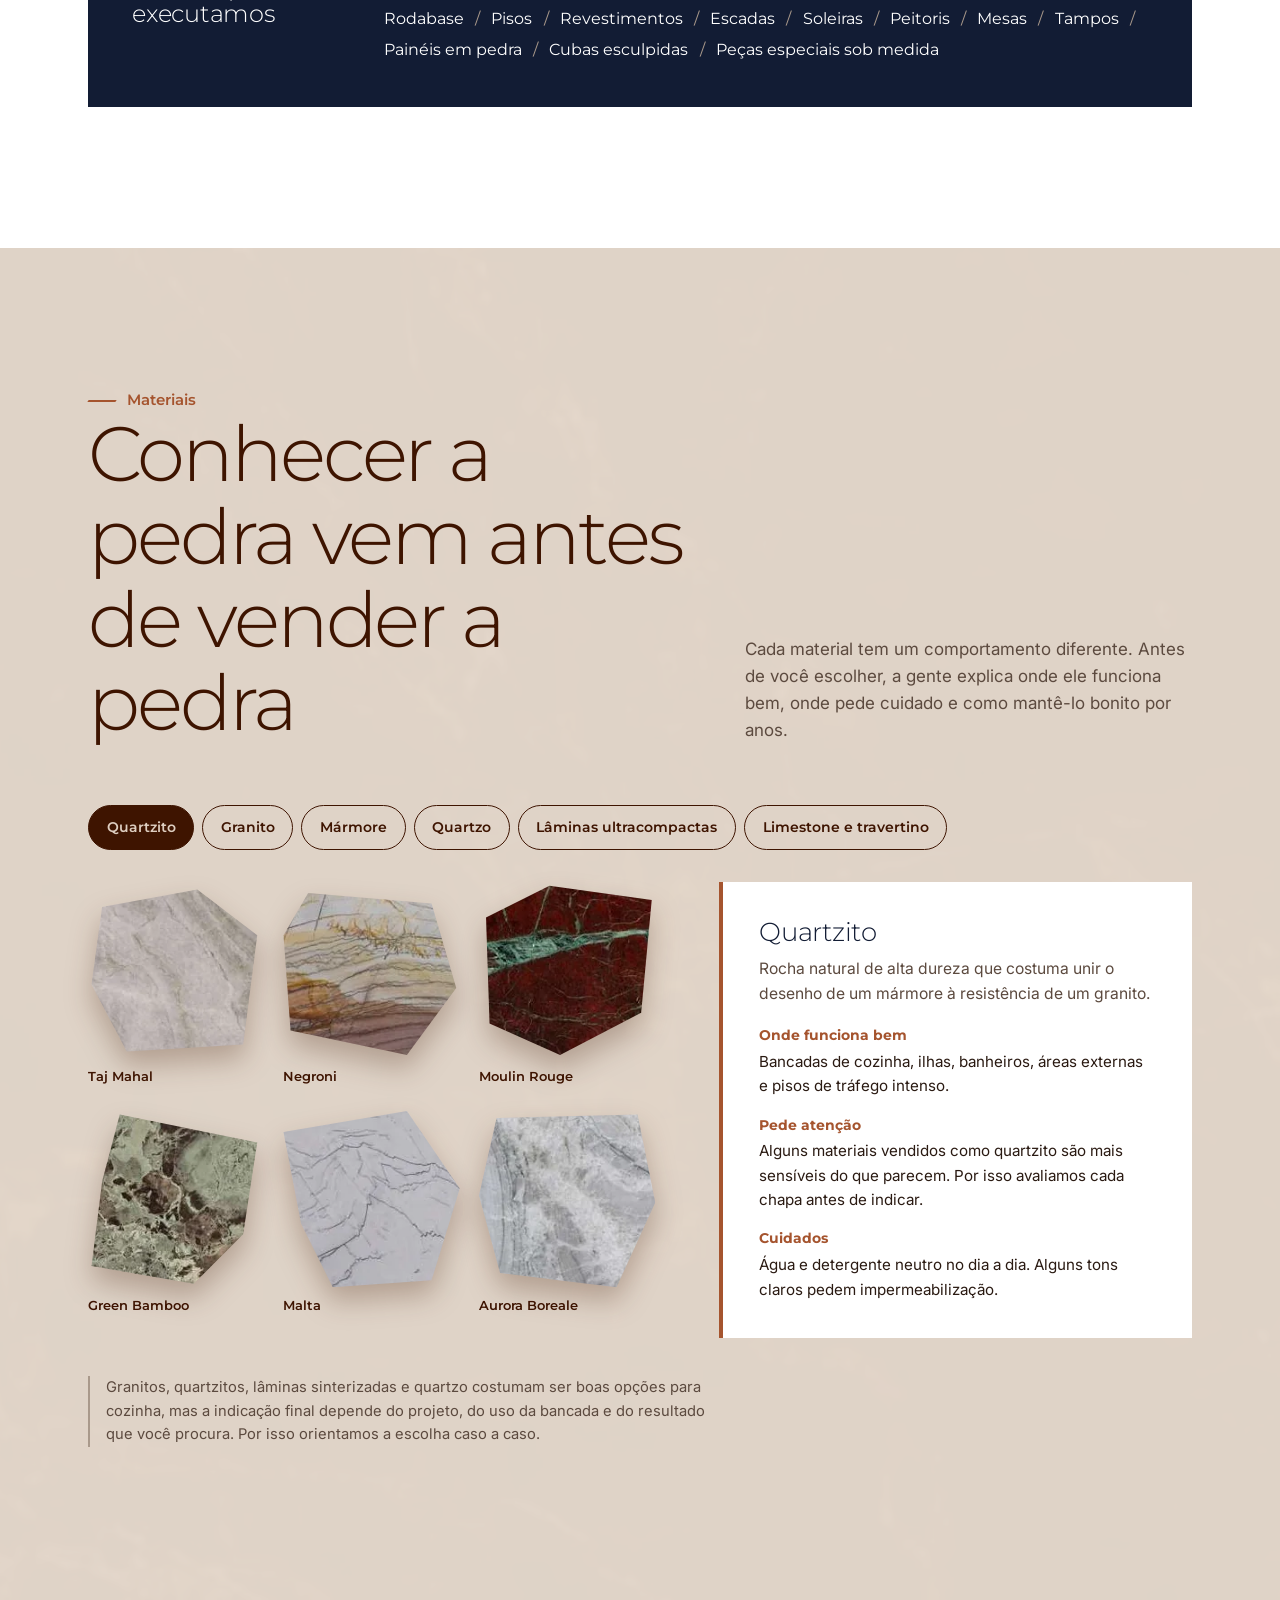
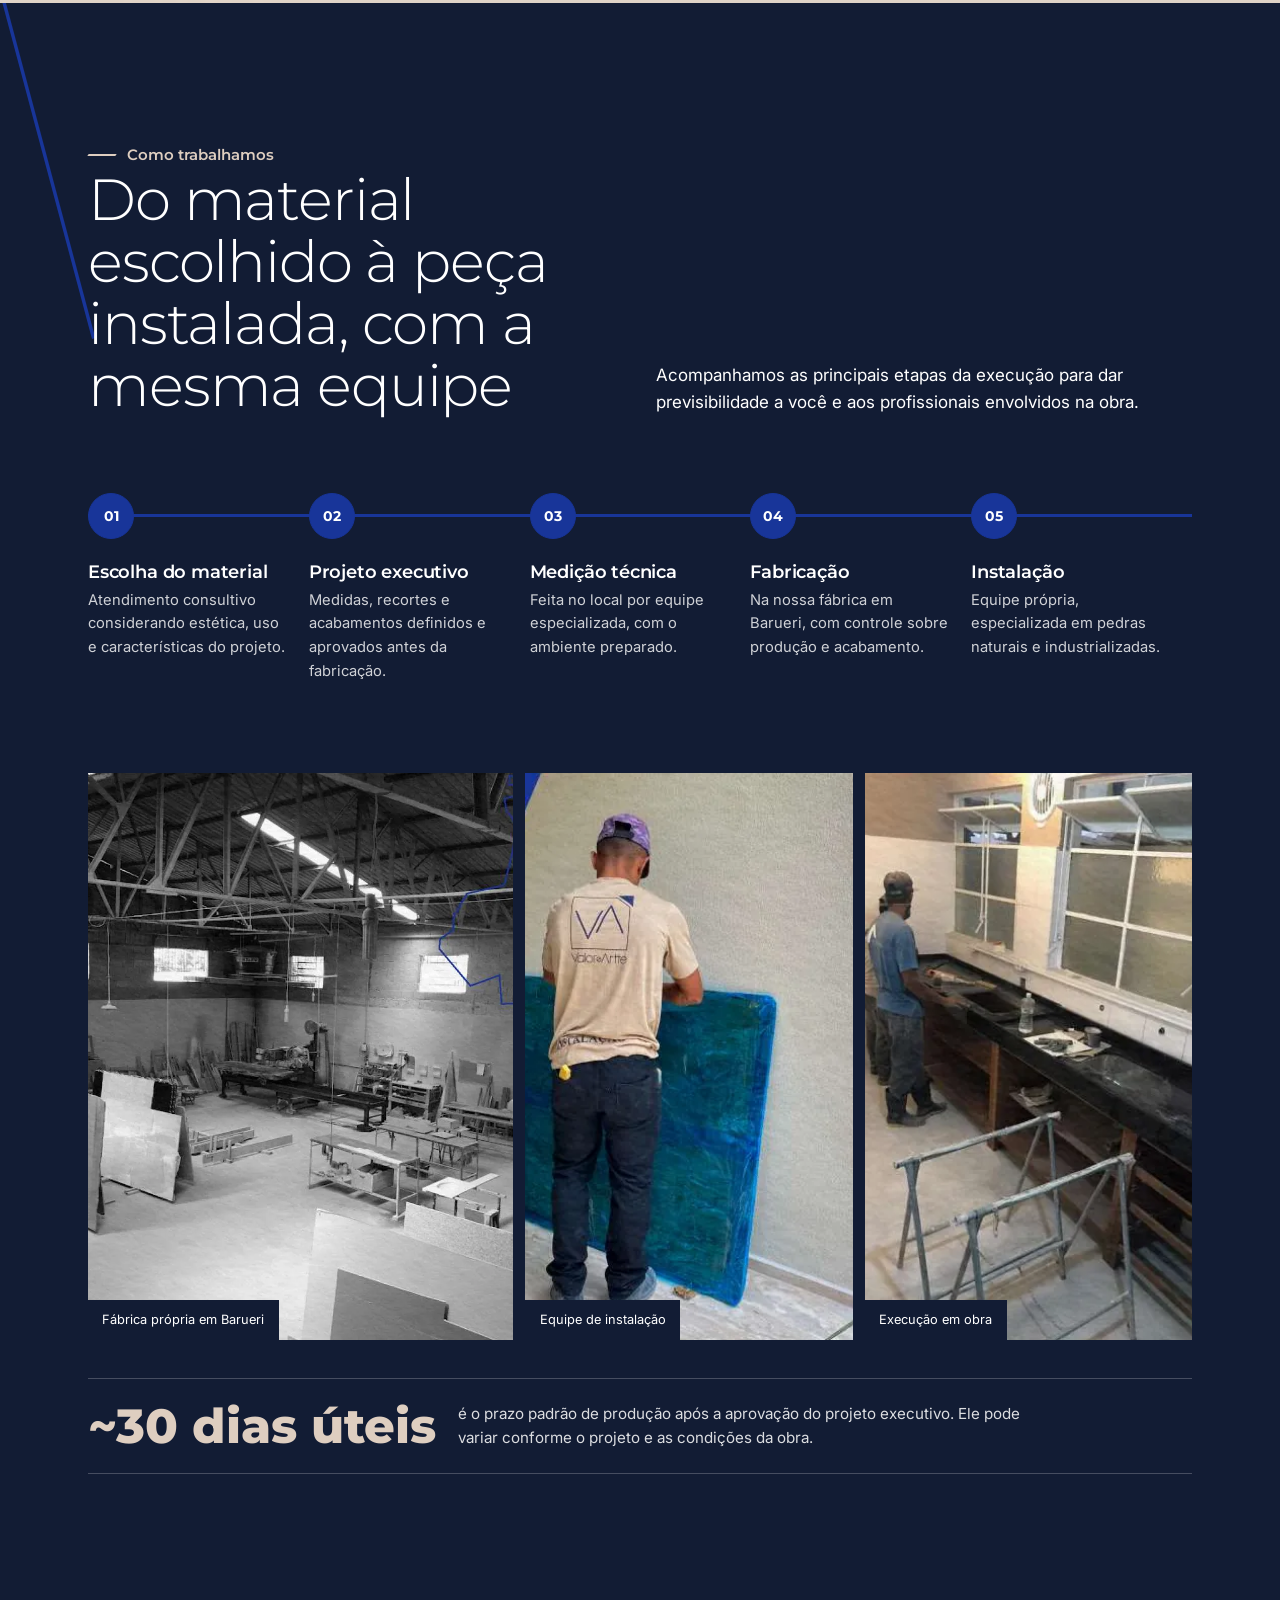
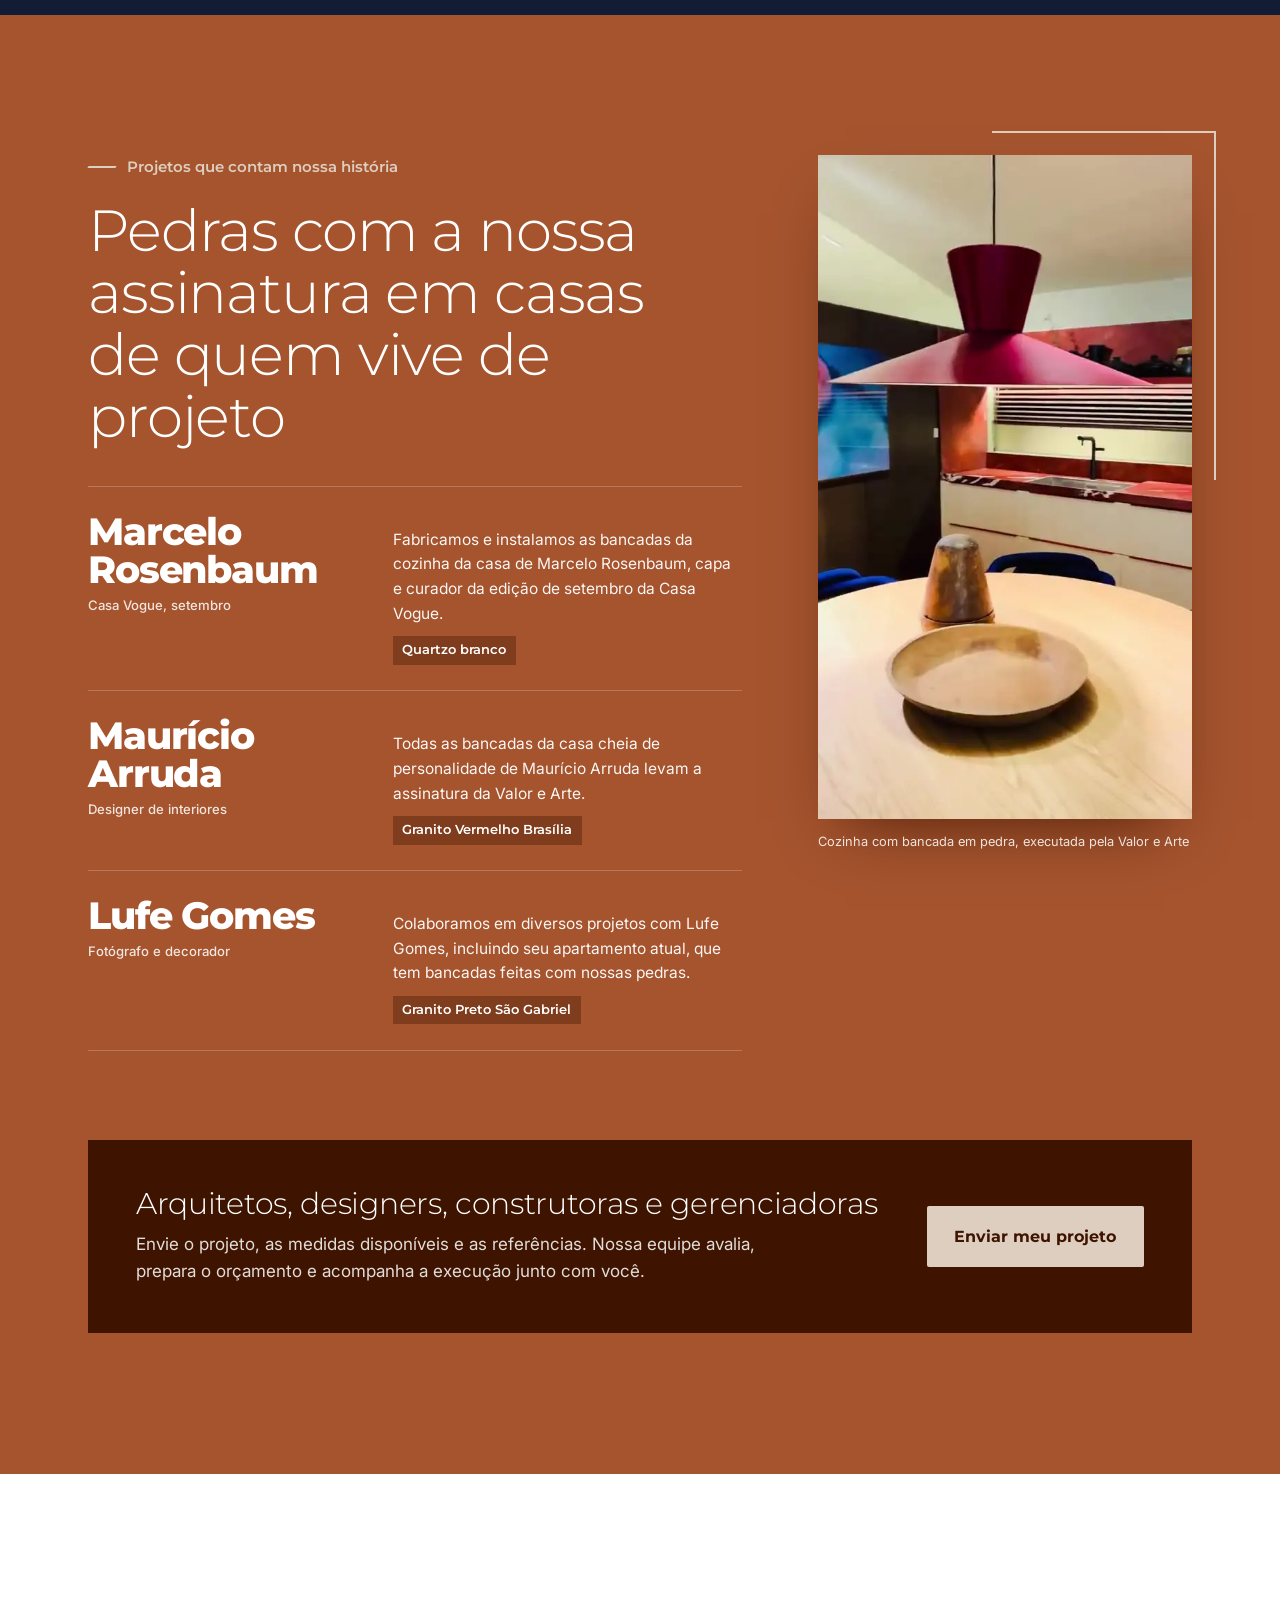
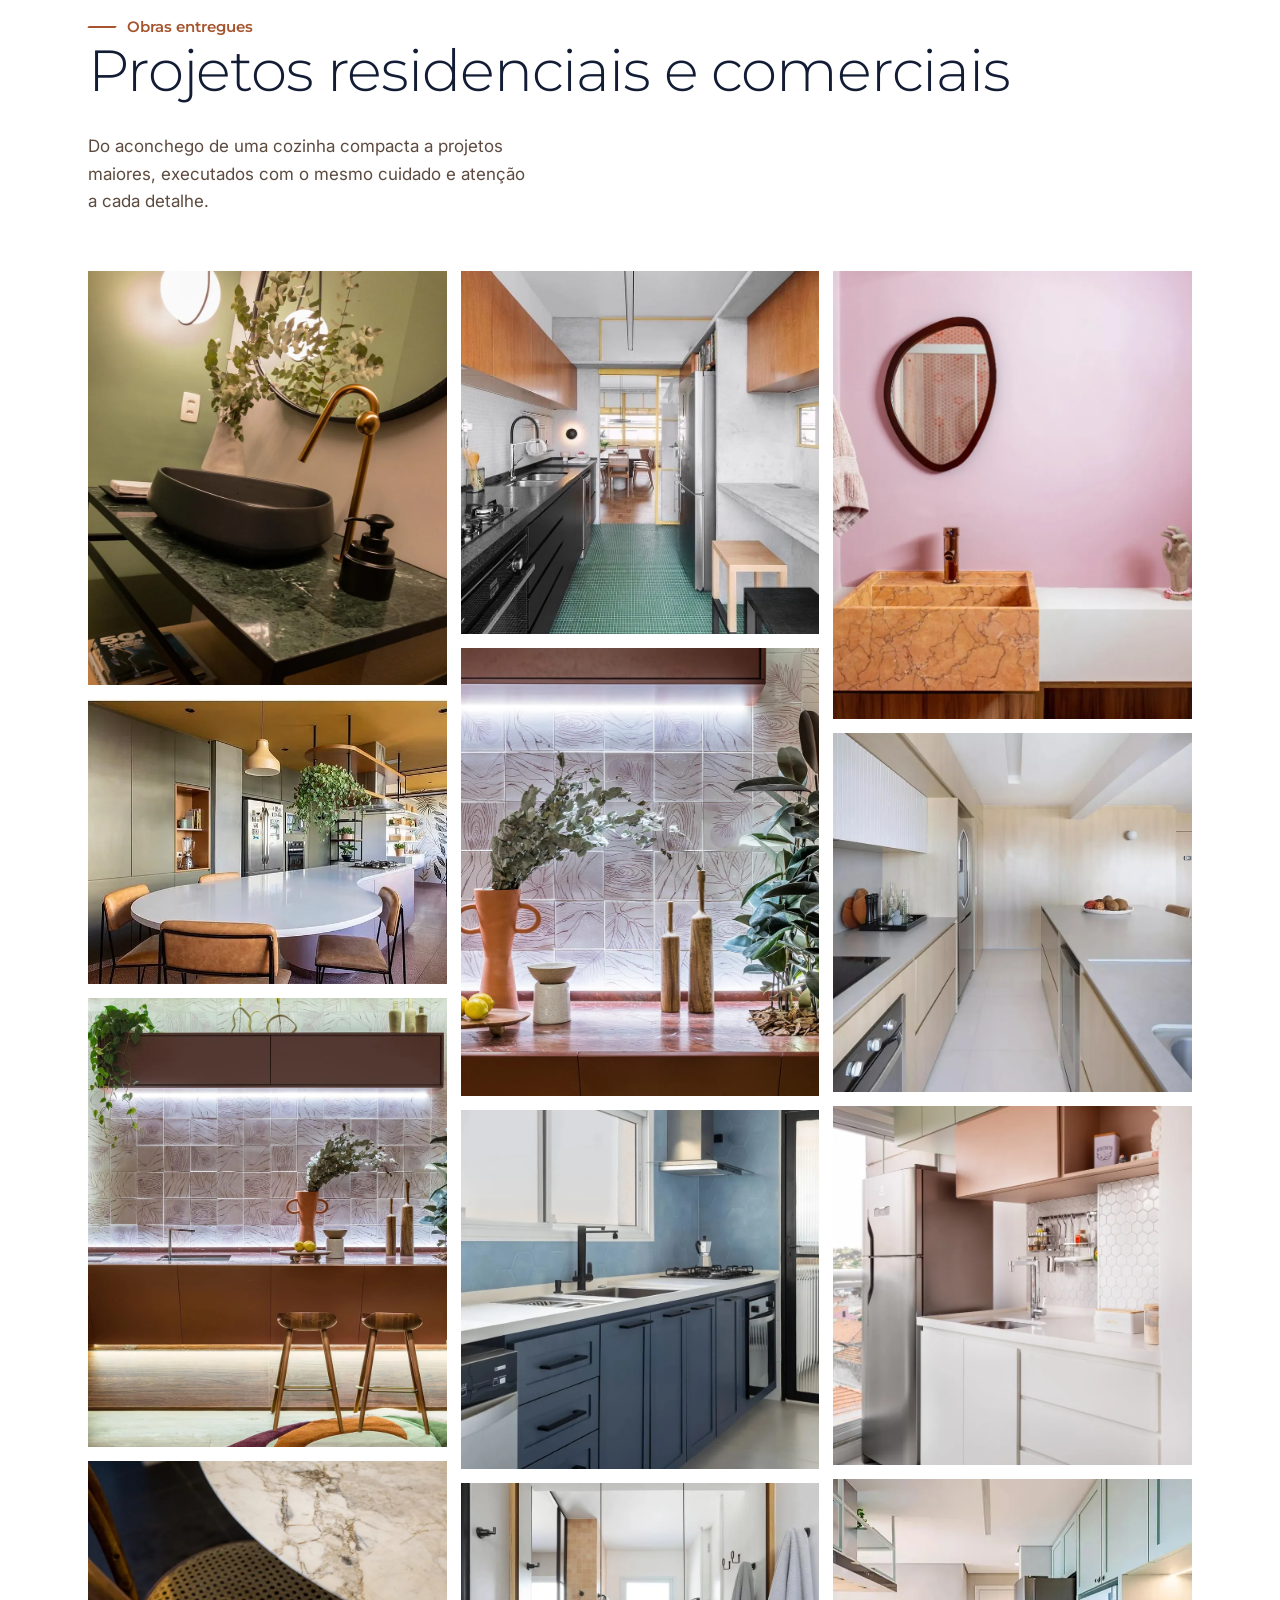
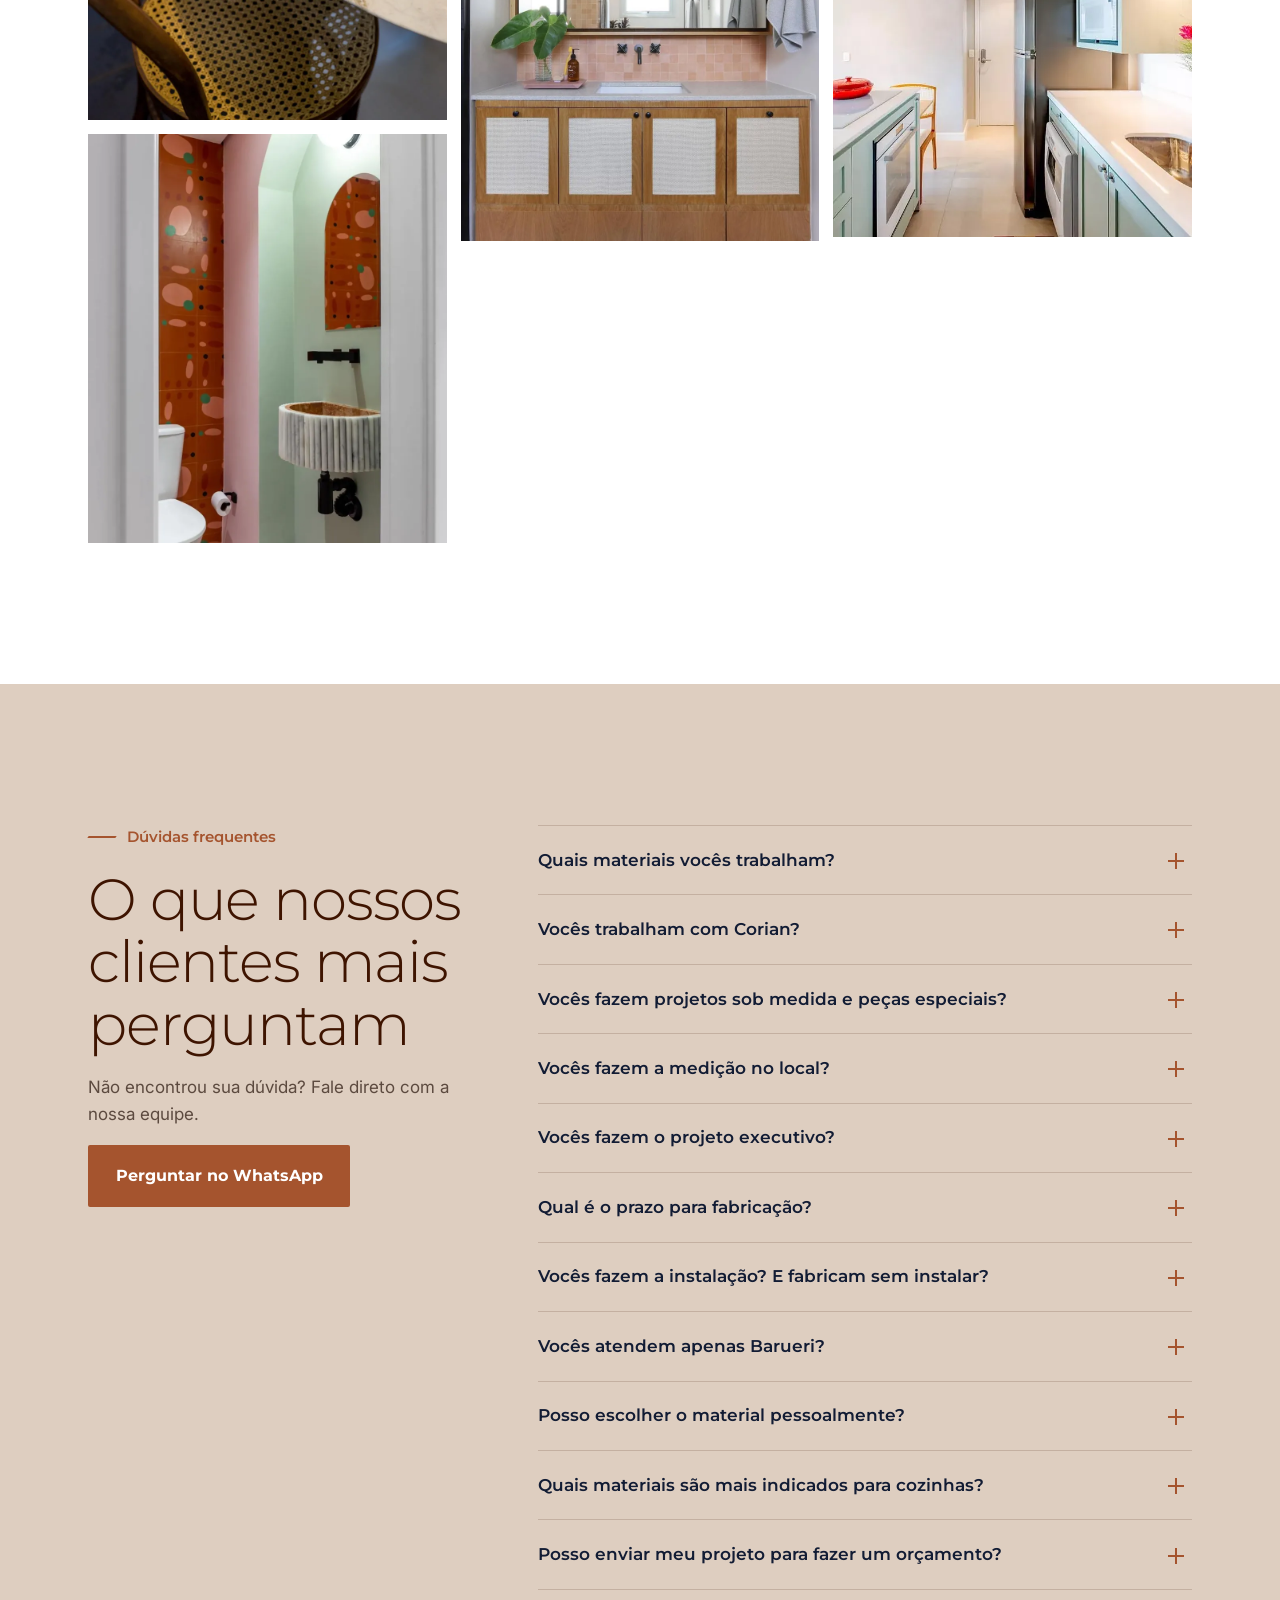
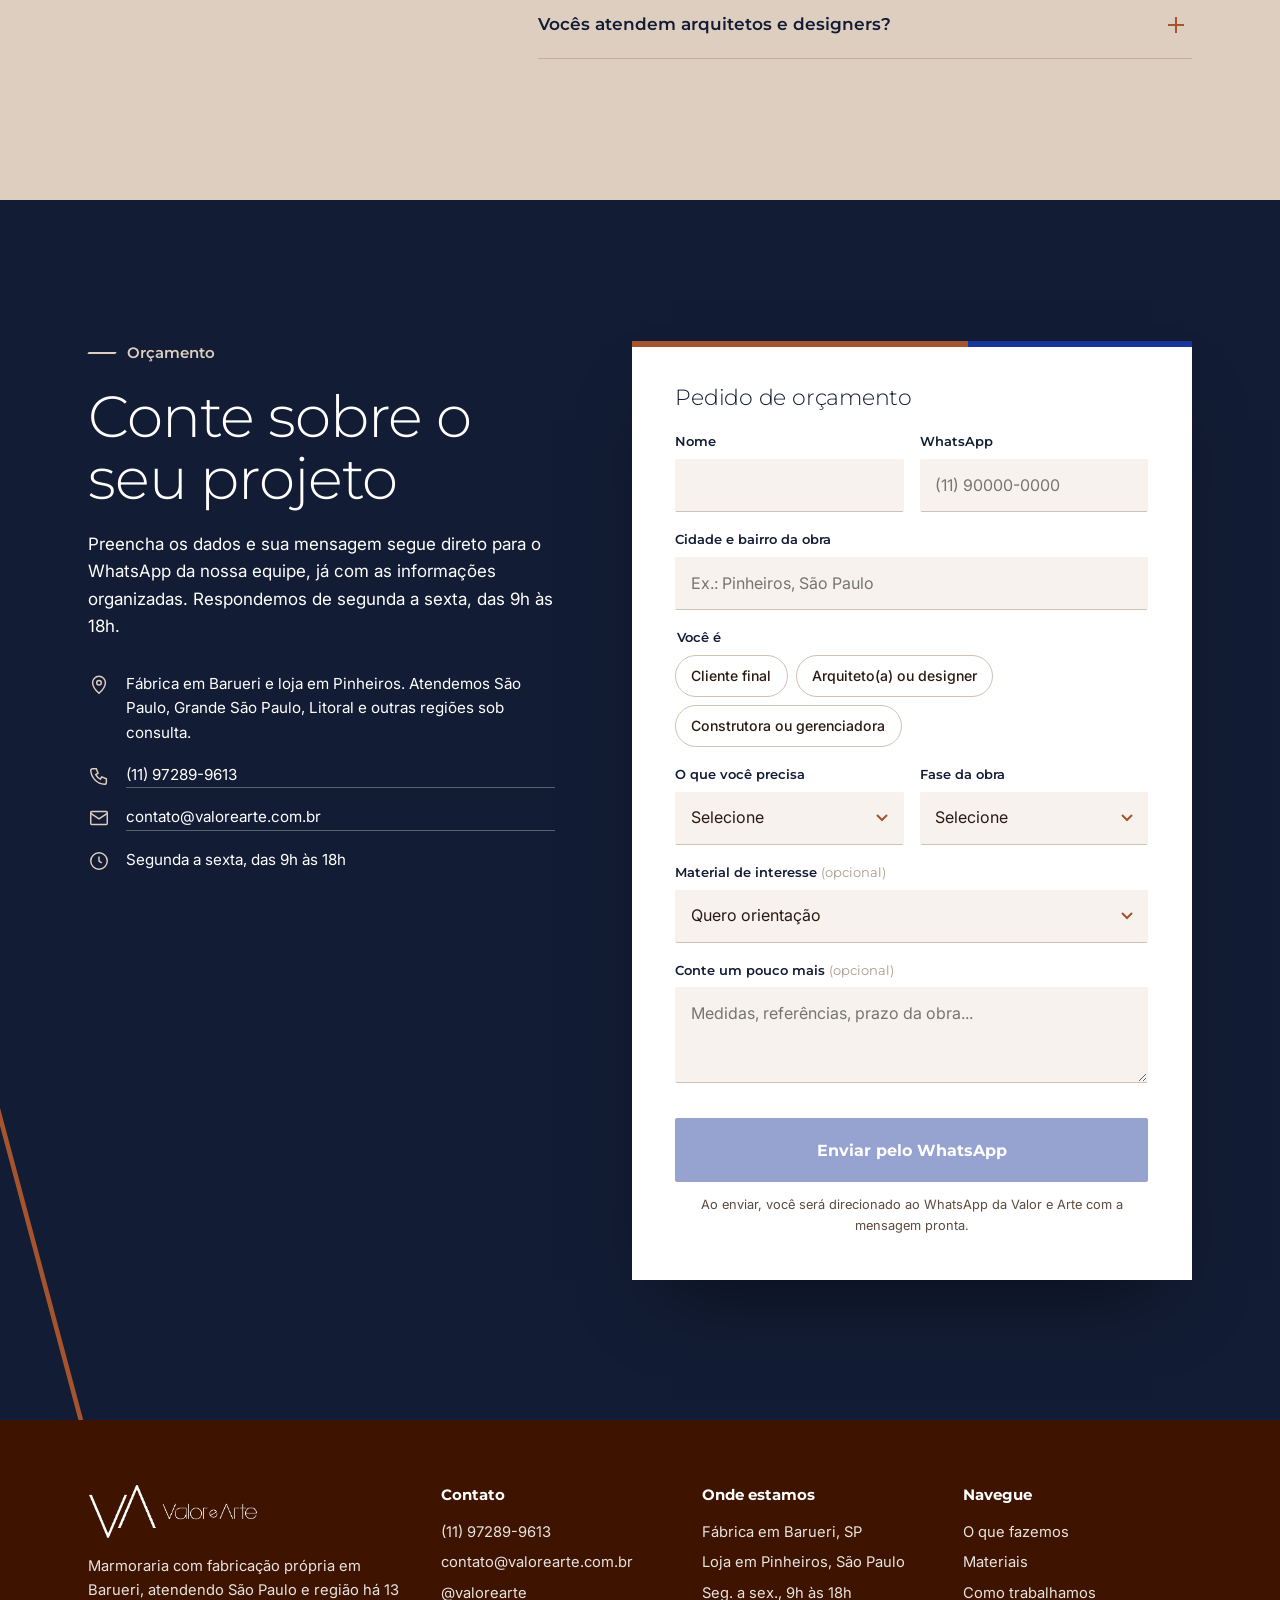
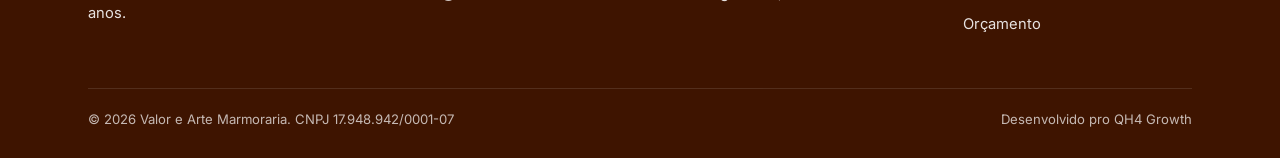
==== commit d4bd06f7: "Adiciona o script de métricas do LP Validator (Funil) Uma linha antes do </body>: registra visitas, " ====
--- a/index.html
+++ b/index.html
@@ -539,5 +539,6 @@
 </a>
 
 <script src="assets/js/main.js?v=20261014-2" defer></script>
+<script src="https://app-validacao-lp-sapp-validacao-lp.vercel.app/api/t" data-lp="lp-valor-e-arte" defer></script>
 </body>
 </html>
